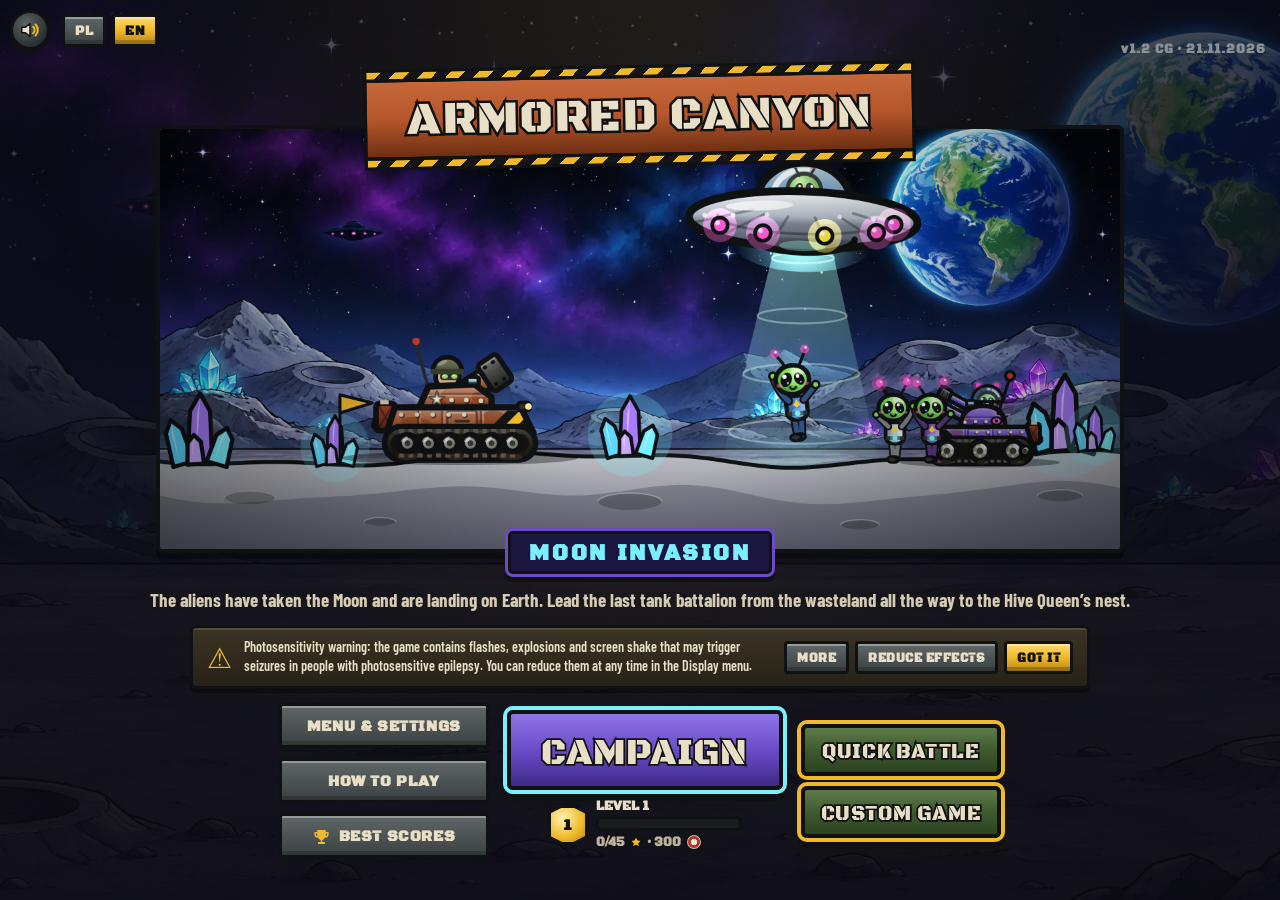
==== armored-canyon/index.html @ fdf738f1 "Armored Canyon: pas chmur w kolorach mapy wzdłuż górnej krawędzi tła Gruby wał chmur (z jasnym wierz" ====
<!doctype html>
<html lang="en"><head>
<meta charset="utf-8">
<meta name="viewport" content="width=device-width,initial-scale=1,viewport-fit=cover">
<title>Armored Canyon (test)</title>
<meta name="theme-color" content="#0b0d0d">
<meta name="apple-mobile-web-app-capable" content="yes">
<meta name="apple-mobile-web-app-status-bar-style" content="black-translucent">
<meta name="apple-mobile-web-app-title" content="Armored Canyon">
<link rel="manifest" href="manifest.webmanifest">
<link rel="apple-touch-icon" href="icons/apple-touch-icon.png">
<link rel="stylesheet" href="fonts/fonts.css">
<style>html,body{margin:0;padding:0;background:#0b0d0d}[hidden]{display:none!important}</style>
</head><body>
<style>[hidden]{display:none!important}
/* Layout: wasteland bunker – 16:9 battlefield with HUD plates over the sky, corrugated control bar below, workshop + map board for setup */
:root{
  --ink:#0f1112; --metal:#2a2f30; --metal2:#363c3d; --metal3:#4a5254; --rust:#b5562a; --rust-d:#6e2f12;
  --hazard:#f0b92b; --toxic:#9ee22f; --bone:#e9dfc6; --blood:#9e2a1f; --ice:#9fd6ff; --bg:#0b0d0d;
  --f-disp:'Black Ops One','Arial Black',Impact,sans-serif; --f-body:'Barlow Condensed','Arial Narrow',system-ui,sans-serif; --f-mark:'Permanent Marker','Comic Sans MS',cursive;
  color-scheme:dark;
}
html,body{background:var(--bg);color:var(--bone)}
body{-webkit-user-select:none;-moz-user-select:none;-ms-user-select:none;user-select:none;-webkit-touch-callout:none;-webkit-tap-highlight-color:transparent}
input{-webkit-user-select:text;user-select:text}
.adblock{position:absolute;inset:0;z-index:200;background:rgba(0,0,0,.01);cursor:wait}
.coach{position:absolute;left:50%;bottom:72px;transform:translateX(-50%);z-index:6;display:flex;align-items:center;gap:12px;width:max-content;max-width:min(620px,calc(100% - 24px));box-sizing:border-box;padding:10px 12px 10px 10px;background:linear-gradient(#3b4244,#262b2c);border:3px solid var(--ink);border-radius:8px;box-shadow:0 6px 0 rgba(0,0,0,.45),0 0 0 3px var(--hazard) inset;animation:puIn .3s cubic-bezier(.2,1.4,.5,1)}
.coach-ico svg{width:48px;height:48px;display:block}
.coach-t{font-size:15px;line-height:1.3;font-weight:600;color:var(--bone)}
.coach-t b{color:var(--hazard);font-weight:800}
.coach .pill{flex:none;font-size:13px;padding:8px 12px 6px}
@media (max-width:560px){.coach{bottom:96px;gap:8px}.coach-ico{display:none}.coach-t{font-size:13px}}
body{font-family:var(--f-body);font-weight:700;font-size:16px;padding-block:14px;
  padding-left:max(16px, env(safe-area-inset-left, 0px));padding-right:max(16px, env(safe-area-inset-right, 0px))}
.game{position:relative;max-width:1200px;margin:0 auto;border:4px solid var(--ink);border-radius:8px;overflow:hidden;background:var(--metal);box-shadow:0 10px 0 rgba(0,0,0,.4),0 30px 70px rgba(0,0,0,.6)}
.ol{font-family:var(--f-disp);font-weight:400;color:var(--bone);-webkit-text-stroke:5px var(--ink);paint-order:stroke fill;letter-spacing:.03em}
.ol.s{-webkit-text-stroke:3.5px var(--ink)}
button{font:inherit;color:inherit;cursor:pointer;touch-action:manipulation;-webkit-user-select:none;user-select:none}
button:focus-visible,input:focus-visible{outline:3px solid var(--hazard);outline-offset:2px}
.plate{background:
   radial-gradient(circle at 7px 7px,#8a9192 0 2px,#1b1e1f 2.5px,transparent 3.2px),
   radial-gradient(circle at calc(100% - 7px) 7px,#8a9192 0 2px,#1b1e1f 2.5px,transparent 3.2px),
   radial-gradient(circle at 7px calc(100% - 7px),#8a9192 0 2px,#1b1e1f 2.5px,transparent 3.2px),
   radial-gradient(circle at calc(100% - 7px) calc(100% - 7px),#8a9192 0 2px,#1b1e1f 2.5px,transparent 3.2px),
   linear-gradient(#434a4c,#2b3132);border:3px solid var(--ink);border-radius:6px;box-shadow:inset 0 2px 0 rgba(255,255,255,.12),0 4px 0 rgba(0,0,0,.4)}

/* ---- stage ---- */
.stage{position:relative;background:#3a2f26}
#cv{display:block;width:100%;aspect-ratio:16/9;max-width:100%;touch-action:none;cursor:crosshair}
.hudTop{position:absolute;inset:0 0 auto;display:flex;align-items:flex-start;gap:8px;padding:10px 12px;pointer-events:none}
.side{flex:1;display:flex;gap:8px;min-width:0}
.side.r{justify-content:flex-end}
.pc{display:flex;align-items:center;gap:6px;background:rgba(15,17,18,.72);border:3px solid var(--ink);border-radius:6px;padding:3px 8px 3px 3px;min-width:0;transition:transform .2s;box-shadow:inset 0 2px 0 rgba(255,255,255,.08)}
.pc.cur{background:var(--hazard);transform:translateY(2px) scale(1.04)}
.pc.cur .pn{color:var(--ink);-webkit-text-stroke:0}
.pc.dead{opacity:.4;filter:grayscale(1)}
.pc>canvas{width:52px;height:36px;flex:none;background:linear-gradient(#5a4a3a,#a07a52);border:2px solid var(--ink);border-radius:4px}
.pc .meta{min-width:0}
.pc .pn{font-family:var(--f-mark);font-size:16px;line-height:1.1;color:var(--bone);-webkit-text-stroke:3px var(--ink);paint-order:stroke fill;white-space:nowrap;overflow:hidden;text-overflow:ellipsis;max-width:110px}
.pc .bars{width:104px;display:grid;gap:2px;margin:2px 0 1px}
.pc .hpb{height:8px;background:#1d2021;border:2px solid var(--ink);border-radius:3px;overflow:hidden}
.pc .hpb i{display:block;height:100%;width:100%;transition:width .25s}
.pc .shb{height:5px;background:#1d2021;border:2px solid var(--ink);border-radius:3px;overflow:hidden}
.pc .shb i{display:block;height:100%;background:#7fc4e6}
.pc .fxr{display:flex;flex-wrap:wrap;gap:3px;max-width:150px;pointer-events:auto}
.pc .fxi{position:relative;width:28px;height:28px;padding:0;border:2px solid var(--ink);border-radius:50%;background:#2b3132;cursor:pointer;display:grid;place-items:center}
.pc .fxi canvas{width:24px;height:24px}
.pc .fxi b{position:absolute;right:-5px;bottom:-5px;min-width:15px;height:15px;padding:0 2px;border-radius:8px;background:var(--hazard);border:2px solid var(--ink);font-family:var(--f-disp);font-size:9px;line-height:11px;color:var(--ink);text-align:center;box-sizing:border-box}
.pupop{position:absolute;left:50%;bottom:62px;transform:translateX(-50%);z-index:4;display:flex;align-items:center;gap:14px;width:max-content;max-width:min(560px,calc(100% - 24px));box-sizing:border-box;padding:10px 18px 10px 10px;
  background:linear-gradient(#3b4244,#262b2c);border:3px solid var(--ink);border-radius:8px;box-shadow:0 6px 0 rgba(0,0,0,.45),0 0 0 3px var(--hazard) inset;pointer-events:auto;animation:puIn .28s cubic-bezier(.2,1.4,.5,1)}
.pupop canvas{width:72px;height:72px;flex:none}
.pupop .pu-t{min-width:0}.pupop .pu-who{font-family:var(--f-disp);font-size:12px;letter-spacing:.06em;color:#bdb39b}
.pupop .pu-n{font-family:var(--f-disp);font-size:22px;color:var(--hazard);line-height:1.1}.pupop .pu-d{font-size:14px;line-height:1.3;color:#e9dfc6;font-weight:600;margin-top:2px}
@media (max-height:560px) and (orientation:landscape){.pupop{bottom:50px;padding:6px 12px 6px 6px}.pupop canvas{width:46px;height:46px}.pupop .pu-n{font-size:16px}.pupop .pu-d{font-size:12px}}
@keyframes puIn{from{transform:translateX(-50%) scale(.6);opacity:0}to{transform:translateX(-50%) scale(1);opacity:1}}
@media (max-width:560px){.pupop{bottom:84px;gap:10px;padding:8px 12px 8px 8px}.pupop canvas{width:54px;height:54px}.pupop .pu-n{font-size:18px}.pupop .pu-d{font-size:12.5px}}
.pc .fx{font-family:var(--f-disp);font-size:10px;line-height:1;color:var(--ink);padding:2px 3px 1px;border:2px solid var(--ink);border-radius:3px;white-space:nowrap}
.pc .fx small{font-size:8px;margin-left:1px}
.pc .stars{font-family:var(--f-disp);font-size:13px;color:var(--hazard);-webkit-text-stroke:3px var(--ink);paint-order:stroke fill}
.mid{flex:none;display:flex;flex-direction:column;align-items:center;gap:4px;position:relative}
.sndico{pointer-events:auto;display:grid;place-items:center;width:40px;height:40px;padding:0;border:3px solid var(--ink);border-radius:50%;background:radial-gradient(circle at 38% 32%,#5a6366,#2b3132 70%);box-shadow:0 3px 0 var(--ink);cursor:pointer;-webkit-tap-highlight-color:transparent}
.sndico svg{width:22px;height:22px}
.sndico:active{transform:translateY(2px);box-shadow:0 1px 0 var(--ink)}
.sndico.off{background:radial-gradient(circle at 38% 32%,#8a4a3a,#5a2a20 70%)}
.sndico.hud{position:absolute;left:100%;top:2px;margin-left:10px;width:36px;height:36px}
.sndico.top{position:absolute;z-index:40;top:10px;left:max(10px,env(safe-area-inset-left,0px))}
.game.playing .sndico.top{display:none}
.timer{min-width:64px;text-align:center;background:var(--bone);color:var(--ink);font-family:var(--f-disp);font-size:28px;line-height:1;padding:6px 10px 4px;border:4px solid var(--ink);border-radius:5px;box-shadow:inset 0 -4px 0 #b9ad90;font-variant-numeric:tabular-nums}
.timer.warn{background:var(--blood);color:var(--bone);box-shadow:inset 0 -4px 0 #5e140e}
.wind,.mstat{font-family:var(--f-disp);font-size:14px;white-space:nowrap}
.mstat{color:var(--hazard)}
.mstat.bad{color:#ff7b5c}.mstat.tox{color:var(--toxic)}
.toast{position:absolute;left:50%;top:34%;transform:translate(-50%,-50%);pointer-events:none;opacity:0;font-size:clamp(20px,4vw,42px);white-space:nowrap}
.toast.show{animation:toast 1.8s ease-out}
@keyframes toast{0%{opacity:0;transform:translate(-50%,-30%) scale(.7)}12%{opacity:1;transform:translate(-50%,-50%) scale(1.08)}22%{transform:translate(-50%,-50%) scale(1)}78%{opacity:1}100%{opacity:0;transform:translate(-50%,-62%)}}

/* ---- control bar ---- */
.controls{position:relative;display:grid;grid-template-columns:minmax(0,1.35fr) minmax(0,1fr) minmax(0,1.3fr) auto;gap:12px;align-items:center;padding:16px 14px 12px;border-top:4px solid var(--ink);
  background:repeating-linear-gradient(90deg,rgba(255,255,255,0) 0 22px,rgba(255,255,255,.05) 22px 26px),linear-gradient(#2b3132,#1e2223)}
.controls::before{content:"";position:absolute;inset:0 0 auto;height:6px;background:repeating-linear-gradient(-45deg,var(--hazard) 0 10px,#151515 10px 20px)}
.controls.locked .ctl{opacity:.4;pointer-events:none}
.wcard{display:flex;align-items:center;gap:8px;padding:6px 10px;min-width:0}
.wpick{display:flex;align-items:center;gap:8px;flex:1;min-width:0;background:none;border:0;padding:0;text-align:left}
.wpick canvas{width:70px;height:42px;flex:none;background:linear-gradient(#cfc3a6,#9e8f70);border:2px solid var(--ink);border-radius:4px}
.wpick .info{flex:1;min-width:0}
.wname{font-size:18px;line-height:1.05;white-space:nowrap;overflow:hidden;text-overflow:ellipsis}
.ammo{display:inline-block;margin-top:3px;font-family:var(--f-disp);font-size:12px;background:var(--ink);color:var(--hazard);padding:2px 8px 1px;border-radius:3px}
.lbl{font-family:var(--f-disp);font-size:13px;-webkit-text-stroke:3px var(--ink);paint-order:stroke fill;color:var(--bone);margin-bottom:3px;letter-spacing:.06em}
.grp{min-width:0}
.row{display:flex;align-items:center;gap:6px}
.arr{width:34px;height:34px;padding:0;background:none;border:0;flex:none;display:grid;place-items:center}
.arr svg{width:30px;height:30px;filter:drop-shadow(0 3px 0 rgba(0,0,0,.45))}
.arr:active svg{transform:translateY(2px)}
.valpill{flex:1;min-width:56px;text-align:center;background:var(--bone);color:var(--ink);font-family:var(--f-disp);font-size:20px;line-height:1;padding:6px 6px 4px;border:3px solid var(--ink);border-radius:4px;font-variant-numeric:tabular-nums}
.valpill.ice{background:var(--ice)}
.sbar{position:relative;flex:1;height:20px;min-width:60px;border:3px solid var(--ink);border-radius:4px;background:#1a1d1e;cursor:pointer;touch-action:none}
.sbar i{position:absolute;left:0;top:0;bottom:0;border-radius:2px;background:linear-gradient(90deg,#9e2a1f,#f0b92b 50%,#9ee22f);background-size:var(--bw,300px) 100%}
.sbar b{position:absolute;top:50%;width:14px;height:14px;background:var(--bone);border:3px solid var(--ink);transform:translate(-50%,-50%) rotate(45deg)}
.sbar u{position:absolute;top:0;bottom:0;right:0;width:0;background:repeating-linear-gradient(-45deg,rgba(158,42,31,.75) 0 4px,rgba(0,0,0,.6) 4px 8px)}
.pval{width:34px;text-align:right;font-family:var(--f-disp);font-size:19px;font-variant-numeric:tabular-nums}
.fire{width:88px;height:88px;border-radius:50%;border:6px solid var(--hazard);box-shadow:0 0 0 4px var(--ink),0 6px 0 4px var(--ink);
  background:radial-gradient(circle at 36% 30%,#e0784a,var(--rust) 52%,var(--rust-d));display:grid;place-items:center;margin:4px 6px 10px 4px;padding:0}
.fire.go{background:radial-gradient(circle at 36% 30%,#c6f06a,#6ea62a 52%,#355514)}
.fire:active{transform:translateY(4px);box-shadow:0 0 0 4px var(--ink),0 2px 0 4px var(--ink)}
.fire span{font-size:17px}
.picker{position:absolute;left:10px;bottom:calc(100% + 8px);z-index:5;display:grid;grid-template-columns:repeat(4,minmax(0,1fr));gap:6px;width:min(560px,calc(100% - 20px));padding:10px}
.picker button{display:flex;flex-direction:column;align-items:center;gap:2px;background:linear-gradient(#d8ccae,#a99a7a);border:3px solid var(--ink);border-radius:4px;padding:4px 2px 5px;color:var(--ink);min-width:0}
.picker button.sel{background:linear-gradient(#ffd96a,var(--hazard))}
.picker button[disabled],.picker button.off{opacity:.4}.picker button.off{cursor:help}
.picker canvas{width:56px;height:34px}
.picker .pn{font-family:var(--f-disp);font-size:12px;line-height:1;white-space:nowrap;overflow:hidden;text-overflow:ellipsis;max-width:100%}
.picker .pa{font-family:var(--f-disp);font-size:11px;color:var(--rust-d)}

/* ---- overlays / workshop ---- */
.ov{position:absolute;inset:0;overflow:auto;display:flex;flex-direction:column;align-items:center;justify-content:center;gap:14px;padding:14px;
  background:
    radial-gradient(ellipse at 50% 0%,rgba(240,185,43,.12),transparent 60%),
    linear-gradient(180deg,rgba(0,0,0,0) 0 70%,rgba(0,0,0,.55)),
    repeating-linear-gradient(90deg,#24292a 0 20px,#2c3233 20px 24px)}
.ov:not(.dim){background:radial-gradient(ellipse at 50% 0%,rgba(240,185,43,.10),transparent 60%),linear-gradient(180deg,rgba(10,11,24,.74),rgba(10,9,16,.92) 70%),var(--pbg,none) center 35%/cover no-repeat,#16171d}
.ov.dim{background:rgba(8,9,9,.8)}
.stage.menu-open #cv,.stage.menu-open .hudTop,.stage.menu-open .topbtns{display:none}
.stage.menu-open .ov:not([hidden]){position:relative;inset:auto;padding-block:24px;min-height:540px}
.nclock{font-family:var(--f-disp);font-size:15px;background:var(--ink);color:var(--hazard);border:3px solid var(--hazard);border-radius:4px;padding:4px 8px 2px;white-space:nowrap;font-variant-numeric:tabular-nums}
.nclock.warn{color:#fff;background:var(--blood);border-color:#fff;animation:blink 1s steps(2) infinite}
@keyframes blink{50%{opacity:.55}}
.evstat{font-family:var(--f-disp);font-size:13px;color:#ffb38a;white-space:nowrap}
#title .hero{display:flex;flex-direction:column;align-items:center;width:min(960px,100%)}
#title .hero .sign{z-index:2;margin-bottom:clamp(-30px,-3vw,-12px);box-shadow:0 6px 0 rgba(0,0,0,.45);white-space:nowrap;font-size:clamp(21px,6.2vw,46px);padding:clamp(8px,1.4vw,14px) clamp(16px,4vw,40px) clamp(6px,1vw,10px)}
#titleArt{width:100%;aspect-ratio:16/7;border:4px solid var(--ink);border-radius:6px;box-shadow:0 6px 0 rgba(0,0,0,.4)}
.sign.big{font-size:clamp(30px,6vw,64px);padding:18px 50px 12px}
.titlenav{display:flex;align-items:center;justify-content:center;gap:18px;flex-wrap:wrap}
.tn-opts{display:flex;flex-direction:column;gap:10px}
.tn-opts .pill{font-size:15px;letter-spacing:.04em;padding:11px 18px 9px;min-width:210px}
.toplang{position:absolute;z-index:40;top:14px;left:calc(max(10px,env(safe-area-inset-left,0px)) + 52px);display:flex;gap:6px}
.toplang .pill{font-size:13px;padding:6px 10px 5px;min-width:40px}
.game.playing .toplang{display:none}
@media (max-width:760px){.sec .hshead{display:block;margin-bottom:8px}.sec .hshead .hsnote{margin-top:6px;max-width:none}.sec .hsbar{flex-direction:column;align-items:stretch}.sec .hsbar>.hstabs:not(.cats){margin:0 0 8px;justify-content:flex-start}.sec .hsbar>.hstabs.cats{justify-content:flex-end}.sec .hstabs.cats{padding-left:4px;padding-right:0;gap:3px}.sec .hstabs.cats .tab{font-size:11px;padding:6px 8px 5px;letter-spacing:.02em}.sec .hstabs.cats .tab.on{padding:8px 10px 8px}#title .ver{position:absolute;top:10px;right:max(14px,env(safe-area-inset-right,0px));margin:0;padding:0;line-height:40px;font-size:11px}.stage.menu-open #title:not([hidden]){padding-top:60px}.titlenav{flex-direction:column;gap:14px}.tn-opts{order:2;flex-direction:row;flex-wrap:wrap;justify-content:center;gap:10px}.tn-opts .pill{min-width:0;font-size:13px;padding:7px 12px 5px}}
.tagline{margin:0;font-size:19px;color:#d6ccb2;text-align:center;text-wrap:balance}
.bigbtn{min-width:220px;padding:14px 30px 10px;font-size:clamp(20px,3.2vw,32px);border:4px solid var(--ink);border-radius:6px;background:linear-gradient(#e0784a,var(--rust) 50%,var(--rust-d));box-shadow:0 0 0 4px var(--hazard),0 7px 0 4px var(--ink)}
.bigbtn:active{transform:translateY(4px);box-shadow:0 0 0 4px var(--hazard),0 3px 0 4px var(--ink)}
.navrow{display:flex;gap:16px;align-items:center;justify-content:center;flex-wrap:wrap}
.sec.narrow{width:min(680px,100%)}
.optgrid{display:grid;grid-template-columns:repeat(4,minmax(0,1fr));gap:14px 18px;padding:14px 16px;align-items:start}
.optgrid .seg{align-content:flex-start}
.optgrid .seg .t{flex-basis:100%;margin:0 0 2px}
.optgrid .note{grid-column:1/-1}
@media (min-width:901px){#setup .optgrid{grid-template-columns:minmax(0,1.3fr) minmax(0,1.2fr) minmax(0,.8fr) minmax(0,1.45fr) minmax(0,1fr);gap:14px 16px}#setup .optgrid .note{max-width:none}}
@media (max-width:900px){.optgrid{grid-template-columns:repeat(2,minmax(0,1fr))}}
@media (max-width:460px){.optgrid{grid-template-columns:minmax(0,1fr)}}
.note{margin:0;font-size:14px;font-weight:600;color:#cfc4aa;line-height:1.35;max-width:72ch}
.hs{padding:10px 12px}
.hstabs{display:flex;gap:8px;margin-bottom:8px;flex-wrap:wrap}.hsbar{display:flex;align-items:flex-end;justify-content:space-between;gap:8px 16px;margin-bottom:-11px;position:relative;z-index:2}
.hsbar>.hstabs:not(.cats){margin:0 0 16px}
.hshead{flex:1 1 auto;min-width:0;margin-bottom:16px}.hshead .hsnote{margin:0;max-width:40ch}
.hstabs.cats{gap:4px;margin:0;padding-right:8px;flex-wrap:nowrap;overflow-x:auto;scrollbar-width:none;position:relative;z-index:2}
.hstabs.cats .tab{flex:none;font-family:var(--f-disp);font-size:13px;letter-spacing:.05em;color:#b9b2a0;background:linear-gradient(#353b3d,#24292a);border:3px solid var(--ink);border-bottom:0;border-radius:8px 8px 0 0;padding:7px 14px 6px;margin:4px 0 0;cursor:pointer;box-shadow:inset 0 2px 0 rgba(255,255,255,.06)}
.hstabs.cats .tab:hover{color:var(--bone)}
.hstabs.cats .tab.on{background:#434a4c;color:var(--hazard);margin-top:0;padding:10px 16px 9px;box-shadow:inset 0 2px 0 rgba(255,255,255,.12)}
.hsbar+.hs{position:relative;z-index:1;border-top-right-radius:0}.hsnote{margin:2px 0 8px;font-size:12px}.hp small{font-size:.62em;opacity:.8}.hstabs .pill{padding:5px 12px 4px;font-size:13px}
.hs ol{margin:0;padding:0;list-style:none;display:grid;gap:5px}
.hs li{display:grid;grid-template-columns:30px minmax(0,1fr) auto;gap:2px 8px;align-items:baseline;padding:5px 8px;border-radius:3px;background:rgba(0,0,0,.28)}
.hs li.new{background:rgba(240,185,43,.22);outline:2px solid var(--hazard)}
.hsmine{margin:8px 2px 0;font-size:13px;font-weight:600;color:#cfc4aa}.hsmine b{color:var(--hazard);font-size:15px}
.hsoff{margin:0 2px 8px;font-size:12px;font-weight:700;color:#e0a07a}
.hs .rk{font-family:var(--f-disp);color:var(--hazard)}
.hs .hn{font-family:var(--f-mark);font-size:18px;overflow:hidden;text-overflow:ellipsis;white-space:nowrap}
.hs .hp{font-family:var(--f-disp);font-size:18px;font-variant-numeric:tabular-nums}
.hs .hd{grid-column:2/4;font-size:13.5px;color:#bdb39b;font-weight:600}
.hs .empty{margin:0;color:#bdb39b;font-weight:600}
.tblwrap{overflow-x:auto;padding:8px}
.sumtbl{border-collapse:collapse;width:100%;min-width:660px;font-variant-numeric:tabular-nums}
.sumtbl th{font-family:var(--f-disp);font-weight:400;font-size:11px;letter-spacing:.06em;color:var(--hazard);text-align:right;padding:6px 8px;border-bottom:3px solid var(--ink);vertical-align:bottom}
.sumtbl th:first-child,.sumtbl td:first-child{text-align:left}
.sumtbl td{padding:8px;text-align:right;font-size:18px;border-bottom:1px solid rgba(0,0,0,.4)}
.sumtbl td.nm{font-family:var(--f-mark)}
.sumtbl tr.top td{color:var(--hazard)}
.sumtbl td.pts{font-family:var(--f-disp)}
.sign{position:relative;background:linear-gradient(#c6683a,var(--rust) 50%,var(--rust-d));border:3px solid var(--ink);padding:14px 40px 10px;font-size:clamp(22px,3.6vw,38px);line-height:1.1;text-align:center;
  box-shadow:inset 0 2px 0 rgba(255,255,255,.2),0 5px 0 rgba(0,0,0,.45);transform:rotate(-1deg);margin-block:10px}
.sign::before,.sign::after{content:"";position:absolute;left:-3px;right:-3px;height:7px;background:repeating-linear-gradient(-45deg,var(--hazard) 0 10px,#151515 10px 20px);border:3px solid var(--ink)}
.sign::before{top:-13px}.sign::after{bottom:-13px}
.sec{width:min(1040px,100%);display:flex;flex-direction:column;gap:8px}
.sec h3{margin:0;font-family:var(--f-disp);font-weight:400;font-size:18px;color:var(--hazard);-webkit-text-stroke:3px var(--ink);paint-order:stroke fill;letter-spacing:.08em}
.maps{display:grid;grid-template-columns:repeat(3,minmax(0,1fr));gap:10px}
.mapc{display:flex;flex-direction:column;gap:5px;text-align:left;padding:7px;color:var(--bone)}
.mapc canvas{width:100%;aspect-ratio:16/7;border:3px solid var(--ink);border-radius:4px;background:#222}
.mapc .mn{font-family:var(--f-disp);font-size:17px;-webkit-text-stroke:3px var(--ink);paint-order:stroke fill;line-height:1}
.mapc .chips{display:flex;flex-wrap:wrap;gap:4px}
.mapc .chip{font-family:var(--f-disp);font-size:10px;letter-spacing:.06em;background:var(--ink);color:var(--hazard);padding:2px 6px 1px;border-radius:3px}
.mapc .md{font-size:13.5px;font-weight:600;line-height:1.25;color:#d6ccb2}
.mapc.sel{outline:4px solid var(--hazard);outline-offset:-1px;background:linear-gradient(#5a5030,#3a3420)}
.slots{display:grid;grid-template-columns:repeat(4,minmax(0,1fr));gap:12px}
.shead{display:flex;align-items:baseline;flex-wrap:wrap;gap:4px 16px}.shead .note{max-width:none;flex:1 1 300px;min-width:0}
.slottabs{display:none}
@media (max-width:600px){
  .shead{display:block}.shead .note{margin-top:4px}
  .slottabs{display:flex;gap:3px;padding-left:4px;margin:0 0 -11px;position:relative;z-index:3}
  .slottabs .tab{flex:1 1 0;min-width:0;display:flex;flex-direction:column;align-items:center;gap:0;font-family:var(--f-disp);color:#b9b2a0;background:linear-gradient(#353b3d,#24292a);border:3px solid var(--ink);border-bottom:0;border-radius:8px 8px 0 0;padding:5px 4px 5px;margin-top:5px;cursor:pointer;box-shadow:inset 0 3px 0 var(--tc,transparent)}
  .slottabs .tab em b{font-weight:400;color:var(--tc,inherit)}
  .slottabs .tab span{max-width:100%;font-family:var(--f-mark);font-size:12px;letter-spacing:-.02em;line-height:1.25;color:inherit;white-space:nowrap;overflow:hidden;text-overflow:ellipsis}
  .slottabs .tab em{font-style:normal;font-size:9.5px;letter-spacing:.05em;line-height:1.1;opacity:.8}
  .slottabs .tab.on{background:#434a4c;color:var(--bone);margin-top:0;padding:8px 4px 8px}
  .slottabs .tab.on em{color:var(--hazard);opacity:1}
  .slottabs .tab.off{opacity:.55}
  #garage .slots{grid-template-columns:minmax(0,1fr)}
  #garage .slots .slot:not(.act){display:none}
  #garage .slots .slot.act{z-index:1;border-top-left-radius:0;box-shadow:inset 0 2px 0 rgba(255,255,255,.12),0 4px 0 rgba(0,0,0,.4)}
  #garage .slot .tmtag{top:6px;left:auto;right:8px;transform:none;font-size:11px;padding:1px 6px}
  #garage.solo .slottabs{display:none}#garage.solo .slots .slot:first-child{display:flex}
}
.slot{padding:8px;display:flex;flex-direction:column;gap:5px;min-width:0}
.slot.off .dimmable{filter:grayscale(.9) brightness(.6)}
.slot input{width:100%;min-width:0;font-family:var(--f-mark);font-size:18px;color:var(--ink);text-align:center;background:var(--bone);border:0;border-radius:2px;padding:4px 6px 2px;transform:rotate(-1.5deg);box-shadow:0 2px 0 rgba(0,0,0,.4)}
.slot canvas{width:100%;aspect-ratio:5/3;border:3px solid var(--ink);border-radius:4px;background:#6b5a46}
.opt{display:flex;align-items:center;gap:2px;background:rgba(0,0,0,.28);border-radius:4px;padding:1px 2px}
.opt .nm{flex:1;min-width:0;text-align:center;line-height:1.05}
.opt .nm small{display:block;font-family:var(--f-disp);font-size:10px;letter-spacing:.08em;color:var(--hazard)}
.opt .nm span{display:block;font-family:var(--f-disp);font-size:14px;color:var(--bone);white-space:nowrap;overflow:hidden;text-overflow:ellipsis}
.opt .nm em{display:block;font-style:normal;font-weight:600;font-size:12.5px;line-height:1.15;color:#cfc4aa;white-space:normal;margin-top:2px}
.opt .arr{width:26px;height:30px}.opt .arr svg{width:22px;height:22px}
.stats{display:grid;gap:3px;background:rgba(0,0,0,.35);border-radius:4px;padding:6px 7px}
.sr{display:grid;grid-template-columns:80px minmax(0,1fr) 54px;gap:5px;align-items:center}
.sr span{font-family:var(--f-disp);color:var(--hazard);font-size:10.5px;letter-spacing:.04em}
.sr i{height:8px;background:#151819;border:2px solid var(--ink);border-radius:2px;overflow:hidden}
.sr b{display:block;height:100%;background:linear-gradient(90deg,#9e2a1f,#f0b92b 50%,#9ee22f)}
.sr em{font-style:normal;text-align:right;font-family:var(--f-disp);font-size:11.5px;font-variant-numeric:tabular-nums}
.pill{font-family:var(--f-disp);font-size:14px;letter-spacing:.04em;color:var(--ink);border:3px solid var(--ink);border-radius:4px;padding:7px 10px 5px;
  background:linear-gradient(#ffd96a,var(--hazard) 50%,#b8861a);box-shadow:inset 0 2px 0 rgba(255,255,255,.35),inset 0 -4px 0 rgba(0,0,0,.2)}
.pill.cpu{background:linear-gradient(#e0784a,var(--rust) 50%,var(--rust-d));color:var(--bone)}
.pill.offp,.pill.ghost{background:linear-gradient(#5e6668,#3c4243);color:var(--bone)}
.pill.on{background:linear-gradient(#ffd96a,var(--hazard) 50%,#b8861a);color:var(--ink)}
.pill:active{transform:translateY(2px)}
.opts{display:flex;flex-wrap:wrap;justify-content:center;gap:10px 22px;align-items:center}
.seg{display:flex;gap:5px;align-items:center;flex-wrap:wrap}
.seg .t{font-family:var(--f-disp);font-size:15px;color:var(--hazard);-webkit-text-stroke:3px var(--ink);paint-order:stroke fill;margin-right:4px}
.bottom{display:flex;align-items:center;gap:16px;flex-wrap:wrap;justify-content:center}
.banner{background:repeating-linear-gradient(-45deg,var(--hazard) 0 14px,#151515 14px 28px);padding:4px;border:3px solid var(--ink)}
.banner span{display:block;background:var(--ink);padding:8px 18px 6px;font-size:clamp(15px,2.2vw,22px)}
.play{width:80px;height:80px;border-radius:50%;border:6px solid var(--hazard);box-shadow:0 0 0 4px var(--ink),0 6px 0 4px var(--ink);background:radial-gradient(circle at 36% 30%,#e0784a,var(--rust) 52%,var(--rust-d));display:grid;place-items:center;padding:0}
.play:active{transform:translateY(4px);box-shadow:0 0 0 4px var(--ink),0 2px 0 4px var(--ink)}
.play svg{width:32px;height:32px;margin-left:5px}
.play[disabled]{filter:grayscale(1);opacity:.6;cursor:not-allowed}
.gobtn{display:inline-flex;align-items:center;padding:0;margin:0;background:none;border:0;cursor:pointer;font:inherit;color:inherit;-webkit-tap-highlight-color:transparent}
.gobtn .gb-plate{position:relative;margin-right:-30px;background:repeating-linear-gradient(-45deg,var(--hazard) 0 14px,#151515 14px 28px);padding:4px;border:3px solid var(--ink);box-shadow:0 5px 0 var(--ink)}
.gobtn .gb-in{display:flex;flex-direction:column;align-items:center;justify-content:center;gap:1px;min-height:46px;background:var(--ink);padding:6px 40px 5px 16px;white-space:nowrap}
.gobtn .gb-sm{font-family:var(--f-disp);font-size:clamp(10px,1.2vw,12px);letter-spacing:.14em;color:var(--hazard)}
.gobtn .gb-big{font-size:clamp(16px,2vw,22px);color:var(--bone);letter-spacing:.03em}
.gobtn .play{position:relative;z-index:1;flex:none;width:76px;height:76px;transition:transform .12s}
.gobtn:hover .play{transform:scale(1.06)}
.gobtn:hover .gb-in{background:#1d2021}
.gobtn:active{transform:translateY(3px)}
.gobtn:active .play{transform:none;box-shadow:0 0 0 4px var(--ink),0 2px 0 4px var(--ink)}
.gobtn:focus-visible{outline:3px solid var(--hazard);outline-offset:4px;border-radius:40px}
.gobtn[disabled]{filter:grayscale(1);opacity:.55;cursor:not-allowed}
.gobtn[disabled]:active{transform:none}
.hint{font-size:14px;color:#bdb39b;text-align:center;line-height:1.4;max-width:720px}
.hint b{color:var(--hazard)}
.standings{display:flex;flex-wrap:wrap;gap:10px;justify-content:center}
.shopwho{display:flex;align-items:center;gap:10px;padding:6px 12px 6px 6px;min-width:0}
.shopwho canvas{width:72px;height:50px;background:linear-gradient(#5a4a3a,#a07a52);border:2px solid var(--ink);border-radius:4px}
.shopname{font-family:var(--f-mark);font-size:20px}.shopround{font-family:var(--f-disp);font-size:12px;letter-spacing:.06em;color:var(--hazard)}
.shopbar{display:flex;align-items:center;gap:14px 20px;flex-wrap:wrap;justify-content:space-between;width:min(1100px,100%)}
.shopbar .go{margin-left:auto;flex:none}
.shoptabs{display:none}
@media (max-width:600px){
  #shop .scrhead{display:grid;grid-template-columns:auto minmax(0,1fr);gap:10px;align-items:center;padding-left:50px;box-sizing:border-box}
  #shop .scrhead .sign{grid-column:1/-1;justify-self:center;font-size:24px;margin-block:4px 0}
  #shopBack{font-size:0;width:46px;height:46px;padding:0;display:grid;place-items:center}
  #shopBack::before{content:'◀';font-size:20px;line-height:1}
  #shop .shopwho{justify-self:stretch}
  .shopbar{display:grid;grid-template-columns:1fr 1fr;gap:10px}
  .shopbar .capsbox{flex-direction:column;justify-content:center;gap:2px;padding:10px 6px;height:100%;box-sizing:border-box}
  .shopbar .capsbox .cap.big{display:none}
  .shopbar .capn{font-size:40px;line-height:1}
  .shopbar .capl{font-size:12px}
  .shopbar .go{margin:0;justify-self:stretch;display:flex}
  .shopbar .gobtn{flex:1;flex-direction:column;justify-content:center;gap:0;padding:8px 6px;border:3px solid var(--ink);border-radius:6px;background:repeating-linear-gradient(-45deg,var(--hazard) 0 12px,#151515 12px 24px);box-shadow:0 4px 0 var(--ink)}
  .shopbar .gobtn .play{width:58px;height:58px;order:-1;border-width:5px}
  .shopbar .gobtn .play svg{width:24px;height:24px}
  .shopbar .gobtn .gb-plate{margin:6px 0 0;padding:0;border:0;background:none;box-shadow:none}
  .shopbar .gobtn .gb-in{min-height:0;padding:4px 10px 3px;border:2px solid var(--ink);border-radius:3px}
  .shopbar .gobtn .gb-big{font-size:15px}
  #shopEarn{grid-column:1/-1;flex:none;order:3}
  .shoptabs{display:flex;gap:3px;padding-left:4px;margin:0 0 -3px;position:relative;z-index:2}
  .shoptabs .tab{flex:1 1 0;min-width:0;font-family:var(--f-disp);font-size:11.5px;letter-spacing:.02em;color:#b9b2a0;background:linear-gradient(#353b3d,#24292a);border:3px solid var(--ink);border-bottom:0;border-radius:8px 8px 0 0;padding:7px 4px 6px;margin-top:4px;cursor:pointer;white-space:nowrap}
  .shoptabs .tab.on{background:#434a4c;color:var(--hazard);margin-top:0;padding:10px 4px 9px}
  .shoptabs .tab.lk::after{content:'🔒';font-size:9px;margin-left:2px}
  #shopGrid.shopgrid{background:#434a4c;border:3px solid var(--ink);border-radius:0 6px 6px 6px;padding:8px;position:relative;z-index:1;box-shadow:0 4px 0 rgba(0,0,0,.4)}
  #shopGrid[data-g="0"] .sitem:not(.g0),#shopGrid[data-g="1"] .sitem:not(.g1),#shopGrid[data-g="2"] .sitem:not(.g2){display:none}
}
.capsbox{display:flex;align-items:center;gap:10px;padding:8px 16px}
.capn{font-family:var(--f-disp);font-size:30px;color:var(--hazard);-webkit-text-stroke:4px var(--ink);paint-order:stroke fill}
.capl{font-family:var(--f-disp);font-size:14px;letter-spacing:.08em;color:var(--bone)}
.cap{display:inline-block;width:14px;height:14px;border-radius:50%;background:radial-gradient(circle,#efe6cc 0 30%,#b8322a 32% 64%,#9aa0a2 66%);border:2px solid var(--ink);vertical-align:-2px;box-shadow:0 0 0 1px #c9c2ae inset}
.cap.big{width:30px;height:30px;border-width:3px}
#shopEarn{flex:1 1 260px;min-width:0;margin:0;max-width:none}
.sprev{position:fixed;left:50%;transform:translateX(-50%);bottom:max(10px,env(safe-area-inset-bottom,0px));z-index:60;display:grid;grid-template-columns:minmax(0,360px) minmax(0,1fr);gap:14px;align-items:center;padding:10px;width:min(1000px,calc(100% - 24px));box-shadow:0 -6px 24px rgba(0,0,0,.6)}
#shop:not([hidden]){padding-bottom:190px}
.sprev canvas{width:100%;aspect-ratio:44/15;border:3px solid var(--ink);border-radius:4px;background:#1d2021}
.sprev-t{display:flex;flex-direction:column;gap:4px;min-width:0}.sprev .si-n{font-family:var(--f-disp);font-size:20px;color:var(--hazard)}.sprev .si-d{font-size:14px;line-height:1.35;color:#e0d7c0}
.sprev-h{font-size:12px;color:#9a9282}
.sitem{cursor:pointer}.sitem.locked{filter:saturate(.35);opacity:.8}.sitem.locked .price{opacity:.5}
.si-tag{position:absolute;top:-6px;right:6px;z-index:1;font-family:var(--f-disp);font-size:10px;letter-spacing:.04em;border:2px solid var(--ink);border-radius:3px;padding:1px 5px;white-space:nowrap}
.si-lock{color:#e9dfc6;background:#5a3a32}
.si-new{color:var(--ink);background:#9ee22f}.sitem.peek{outline:3px solid var(--hazard);outline-offset:-3px}
.sprev-x{display:none}
@media (max-width:760px){#shop:not([hidden]){padding-bottom:270px}#shopGrid.shopgrid{grid-template-columns:repeat(auto-fill,minmax(138px,1fr));gap:6px}#shopGrid .sitem{grid-template-columns:44px minmax(0,1fr);padding:6px;gap:2px 6px}#shopGrid .sitem canvas{width:44px;height:28px}#shopGrid .sitem .si-n{font-size:12.5px}#shopGrid .sitem .si-o{font-size:10px}#shopGrid .sitem .si-p{gap:4px}#shopGrid .sitem .price{font-size:14px;gap:3px}#shopGrid .sitem .price .cap{transform:scale(.8)}#shopGrid .sitem .pill{padding:4px 7px 3px;font-size:12px}#shopGrid .si-tag{font-size:9px;right:4px}.sprev{position:fixed;top:auto;left:8px;right:8px;bottom:max(8px,env(safe-area-inset-bottom,0px));width:auto;transform:none;z-index:60;grid-template-columns:minmax(0,1fr);gap:6px;padding:8px;display:none;box-shadow:0 -6px 24px rgba(0,0,0,.6)}.sprev.show{display:grid}
  .sprev .si-n{font-size:16px;padding-right:44px}.sprev .si-d{font-size:12.5px}.sprev-h{display:none}.sprev-x{display:grid;place-items:center;position:absolute;right:10px;bottom:10px;width:38px;height:38px;padding:0;font-size:20px}}
.pprev{grid-column:1/-1;display:grid;grid-template-columns:minmax(0,1.25fr) minmax(0,1fr);gap:10px;align-items:center;padding-bottom:6px;border-bottom:2px dashed rgba(0,0,0,.35);margin-bottom:2px}
.picker .pprev canvas{width:100%;height:auto;aspect-ratio:44/15;border:3px solid var(--ink);border-radius:4px;background:#1d2021}
.pprev .ppn{font-family:var(--f-disp);font-size:16px;color:var(--hazard)}.pprev .ppd{font-size:12.5px;line-height:1.3;color:#e0d7c0}.pprev .pph{font-size:11px;color:#9a9282;margin-top:3px}
@media (max-width:520px){.pprev{grid-template-columns:minmax(0,1fr)}}
.pprev,.pprev>*{min-width:0}.pprev canvas,.sprev canvas{display:block;max-width:100%}
.shopgrid{display:grid;grid-template-columns:repeat(auto-fill,minmax(178px,1fr));gap:8px}
.sitem{position:relative;display:grid;grid-template-columns:62px minmax(0,1fr);grid-template-rows:auto auto auto;gap:2px 8px;padding:7px;align-items:center}
.sitem canvas{width:62px;height:38px;background:#1d2021;border:2px solid var(--ink);border-radius:4px;grid-row:1/3}
.sitem .si-n{font-family:var(--f-disp);font-size:14px;line-height:1.15;color:var(--bone);letter-spacing:.02em;align-self:end;overflow-wrap:break-word;-webkit-hyphens:auto;hyphens:auto}
.sitem .si-d{font-size:12px;line-height:1.3;color:#c9c2ae}
.sitem .si-o{font-size:11px;line-height:1.2;color:var(--hazard);font-weight:700;align-self:start}.sitem .si-o em{color:#9fb87a;font-style:normal;font-weight:600}
.sitem .si-p{grid-column:1/3;display:flex;align-items:center;gap:6px;justify-content:flex-end;margin-top:4px}
.sitem .price{margin-right:auto;font-family:var(--f-disp);font-size:16px;color:var(--hazard);-webkit-text-stroke:3px var(--ink);paint-order:stroke fill;display:flex;align-items:center;gap:6px}
.sitem .pill{padding:4px 10px 3px}.sitem.poor .price{color:#a85a4a}.sitem.maxed{opacity:.75}
.pc .cashv{margin-left:8px;color:#e9dfc6;font-weight:400}.pc .cashv .cap{width:11px;height:11px;margin-right:3px;vertical-align:-1px}
.stand{display:flex;align-items:center;gap:8px;padding:6px 14px 6px 6px}
.stand canvas{width:60px;height:42px;background:linear-gradient(#5a4a3a,#a07a52);border:2px solid var(--ink);border-radius:4px}
.stand .st{font-family:var(--f-disp);font-size:18px;color:var(--hazard);-webkit-text-stroke:3px var(--ink);paint-order:stroke fill}
.helpbox{padding:14px 18px;max-width:720px;line-height:1.4;font-size:15px;font-weight:600}
.helpbox b{color:var(--hazard)}
.topbtns{position:absolute;right:10px;bottom:10px;display:flex;gap:6px;z-index:2}
.scrhead{width:min(1040px,100%);display:flex;align-items:center;justify-content:space-between;gap:12px 16px;flex-wrap:wrap}
.scrhead .sign{margin-block:12px}
.scrhead .go{display:flex;align-items:center;gap:12px;flex-wrap:wrap;justify-content:flex-end}
.scrhead .bigbtn{min-width:0;font-size:clamp(17px,2.4vw,24px);padding:12px 20px 8px}
.scrhead .banner span{font-size:clamp(13px,1.7vw,18px);padding:6px 12px 4px}
.ov .hint.top{margin-top:-4px}
@media (max-width:760px){.scrhead{justify-content:center}.scrhead .go{justify-content:center}}
.tabs{display:flex;flex-wrap:wrap;gap:6px;justify-content:center}
.tabs button.on{background:linear-gradient(#ffd96a,var(--hazard) 50%,#b8861a);color:var(--ink)}
.pane{width:min(720px,100%);padding:16px 18px;display:flex;flex-direction:column;gap:12px;align-items:flex-start;line-height:1.4;font-size:15px;font-weight:600}
.pane b{color:var(--hazard)}
.pane h4{margin:0;font-family:var(--f-disp);font-weight:400;font-size:16px;color:var(--hazard);letter-spacing:.06em}
.keytbl{width:100%;border-collapse:collapse}
.keytbl td{padding:6px 4px;border-bottom:1px solid rgba(0,0,0,.4);font-size:16px}
.keytbl td:last-child{text-align:right}
.keybtn{min-width:150px;font-family:var(--f-disp);font-size:14px;color:var(--ink);background:var(--bone);border:3px solid var(--ink);border-radius:4px;padding:6px 10px 4px}
.keybtn.wait{background:var(--hazard);animation:blink 1s steps(2) infinite}
.volrow{display:flex;align-items:center;gap:12px;width:100%}
.volrow input{flex:1;accent-color:var(--hazard)}
.credits{display:grid;gap:10px;width:100%}
.credit{display:grid;grid-template-columns:minmax(0,1fr);gap:2px;padding:10px 12px;background:rgba(0,0,0,.28);border-radius:4px;border-left:6px solid var(--hazard)}
.credit .who{font-family:var(--f-mark);font-size:24px;color:var(--bone)}
.credit .role{font-size:14px;color:#cfc4aa}
.sbtn{font-family:var(--f-disp);font-size:12px;letter-spacing:.05em;color:var(--bone);background:linear-gradient(#4a5254,#2b3132);border:3px solid var(--ink);border-radius:4px;padding:5px 9px 3px}

@media (max-width:900px){.slots{grid-template-columns:repeat(2,minmax(0,1fr))}.maps{grid-template-columns:repeat(2,minmax(0,1fr))}}
@media (max-width:760px){
  .controls{grid-template-columns:minmax(0,1fr) minmax(0,1fr);gap:10px}
  .controls .wcard{grid-column:1/-1}
  .controls .firewrap{grid-column:1/-1;display:flex;justify-content:center}
  .picker{grid-template-columns:repeat(3,minmax(0,1fr))}
  .stage.ov-open #cv,.stage.ov-open .hudTop,.stage.ov-open .topbtns{display:none}
  .ov{position:relative;inset:auto;min-height:360px}
  .pc>canvas{display:none}.pc{padding:3px 6px}.pc .pn{font-size:13px;max-width:70px}
  .timer{font-size:21px;min-width:48px}.hudTop{padding:6px;gap:4px}.side{gap:4px}
}
@media (max-width:460px){.pc .bars{width:64px}.pc .fxr{max-width:96px}.pc .fxi{width:24px;height:24px}.pc .fxi canvas{width:20px;height:20px}.pc .stars{display:none}.side{flex-direction:column}.side.r{align-items:flex-end}.slots,.maps{grid-template-columns:minmax(0,1fr)}}
.ver{align-self:flex-end;font-family:var(--f-disp);font-size:12px;letter-spacing:.08em;color:#8a9192;margin-bottom:-6px;padding-top:env(safe-area-inset-top,0px)}
.bigbtn.alt{background:linear-gradient(#5f7a4a,#3f5a2e 50%,#2c4220)}
.oninput{width:min(320px,100%);box-sizing:border-box;font-family:var(--f-mark);font-size:22px;padding:8px 12px;border:3px solid var(--ink);border-radius:4px;background:#e9dfc6;color:var(--ink)}
.oninput.code{width:140px;font-family:var(--f-disp);letter-spacing:.3em;text-align:center;text-transform:uppercase}
.onmsg{min-height:1.4em;color:#bdb39b}.onmsg.bad{color:#ff8a7a}
.roomcode{display:flex;align-items:center;justify-content:center;gap:14px;flex-wrap:wrap;padding:10px 16px}.roomcode span{font-family:var(--f-disp);font-size:14px;letter-spacing:.08em;color:#bdb39b}
.roomcode b{font-family:var(--f-disp);font-size:clamp(34px,8vw,52px);letter-spacing:.25em;color:var(--hazard);-webkit-text-stroke:5px var(--ink);paint-order:stroke fill}
.onplayers{display:grid;grid-template-columns:repeat(2,minmax(0,1fr));gap:12px;margin:10px 0}
.onp{padding:8px;display:flex;flex-direction:column;gap:4px;align-items:center;min-width:0}.onp.me{outline:3px solid var(--hazard);outline-offset:-3px}
.onp canvas{width:100%;max-width:210px;aspect-ratio:5/3;border:3px solid var(--ink);border-radius:4px}
.onp-n{font-family:var(--f-mark);font-size:20px;max-width:100%;overflow:hidden;text-overflow:ellipsis;white-space:nowrap}.onp-s{font-family:var(--f-disp);font-size:12px;color:#bdb39b;letter-spacing:.04em}
.netwait-t{font-size:18px;font-weight:700;text-align:center;color:#e9dfc6}
.spinner{width:42px;height:42px;margin:6px auto 12px;border:5px solid rgba(233,223,198,.25);border-top-color:var(--hazard);border-radius:50%;animation:spin 1s linear infinite}@keyframes spin{to{transform:rotate(360deg)}}
.netbar{position:absolute;left:50%;top:118px;transform:translateX(-50%);z-index:3;max-width:calc(100% - 24px);padding:6px 14px 5px;background:rgba(15,17,18,.82);border:2px solid var(--hazard);border-radius:4px;font-family:var(--f-disp);font-size:13px;color:#e9dfc6;text-align:center;pointer-events:none}
#garage.solo .slot:not(:first-child),#garage.solo #ty0{display:none}#garage.solo .slots{grid-template-columns:minmax(0,420px);justify-content:center}
#setup.solo #diff,#setup.solo #tmode{display:none}
.tmt{display:inline-block;font-family:var(--f-disp);font-size:11px;line-height:1;color:var(--ink);background:var(--tc,#ccc);border:2px solid var(--ink);border-radius:3px;padding:2px 4px 1px;margin-right:4px;vertical-align:2px;-webkit-text-stroke:0}
.pc.tm{border-color:var(--tc)}.pc.tm .tmt{background:var(--tc)}
.slot{position:relative}.slot .tmtag{position:absolute;top:-10px;left:50%;transform:translateX(-50%);z-index:2;font-family:var(--f-disp);font-size:13px;letter-spacing:.06em;color:var(--ink);background:var(--tc);border:3px solid var(--ink);border-radius:4px;padding:2px 10px 1px;white-space:nowrap}
.slot.tmA{box-shadow:0 0 0 3px #5ec8ff}.slot.tmB{box-shadow:0 0 0 3px #ff8a5c}
#online:has(#onStart:not([hidden])) .go{visibility:hidden}
.camctl{position:absolute;right:10px;top:50%;transform:translateY(-50%);display:flex;flex-direction:column;gap:6px;z-index:2}
.cbtn{width:40px;height:40px;padding:0;display:grid;place-items:center;background:linear-gradient(#4a5254,#2b3132);border:3px solid var(--ink);border-radius:6px;box-shadow:0 3px 0 rgba(0,0,0,.45);opacity:.88}
.cbtn svg{width:22px;height:22px}.cbtn:active{transform:translateY(2px)}
.stage.menu-open .camctl,.stage.ov-open .camctl{display:none}
#cv.pan{cursor:grab}
.picker{max-height:min(520px,70vh);overflow:auto;box-sizing:border-box;overflow-x:hidden}
@media (max-width:900px),(max-height:560px){
  .game.playing{position:fixed;top:0;right:0;bottom:0;left:0;z-index:30;box-sizing:border-box;width:auto;height:auto;max-width:none;margin:0;border:0;border-radius:0;box-shadow:none;display:flex;flex-direction:column;padding:0;overflow:hidden}
  .game.playing .hudTop{padding-top:max(6px,env(safe-area-inset-top,0px));padding-left:max(6px,env(safe-area-inset-left,0px));padding-right:max(6px,env(safe-area-inset-right,0px))}
  .game.playing .controls{padding-left:max(10px,env(safe-area-inset-left,0px));padding-right:max(10px,env(safe-area-inset-right,0px));padding-bottom:max(8px,env(safe-area-inset-bottom,0px))}
  .game.playing .topbtns{left:max(8px,env(safe-area-inset-left,0px))}
  .game.playing .camctl{right:max(8px,env(safe-area-inset-right,0px))}
  .game.playing .stage{flex:1 1 auto;min-height:0;display:flex;flex-direction:column;overflow:auto}
  .game.playing #cv{flex:1 1 auto;min-height:0;height:auto;aspect-ratio:auto}
  .game.playing .controls{flex:none;grid-template-columns:minmax(0,1fr) minmax(0,1fr) auto;grid-template-areas:"w w f" "a p f";gap:6px 10px;padding-top:12px}
  .game.playing .controls .wcard{grid-area:w;padding:4px 8px}.game.playing .controls .ang{grid-area:a}.game.playing .controls .pow{grid-area:p}
  .game.playing .controls .firewrap{grid-area:f;display:flex;align-items:center;justify-content:center}
  .game.playing .wpick canvas{width:50px;height:30px}.game.playing .wname{font-size:15px}.game.playing .ammo{font-size:11px;margin-top:1px}
  .game.playing .lbl{font-size:11px;margin-bottom:2px}.game.playing .valpill{font-size:16px;min-width:46px;padding:5px 4px 3px}
  .game.playing .arr{width:32px;height:32px}.game.playing .arr svg{width:26px;height:26px}.game.playing .row{gap:3px}
  .game.playing .sbar{min-width:40px}.game.playing .pval{width:28px;font-size:16px}
  .game.playing .fire{width:70px;height:70px;margin:2px 4px 6px}.game.playing .fire span{font-size:14px}
  .game.playing .topbtns{right:auto;bottom:8px;flex-direction:column;align-items:flex-start;gap:4px}
  .game.playing .camctl{top:auto;bottom:8px;transform:none;flex-direction:row;gap:5px}.game.playing .sbtn{font-size:10px;padding:4px 6px 2px}
  .game.playing .cbtn{width:38px;height:38px}
  .stage.ov-open .camctl{display:none}
}
@media (max-height:560px) and (orientation:landscape){
  .game.playing .controls{grid-template-columns:minmax(0,1.2fr) minmax(0,1fr) minmax(0,1.25fr) auto;grid-template-areas:"w a p f";gap:8px;padding-top:10px}
  .game.playing .fire{width:58px;height:58px;margin:0 4px 4px}.game.playing .fire span{font-size:12px}
  .game.playing .pc>canvas{display:none}.game.playing .pc{padding:2px 6px}.game.playing .pc .pn{font-size:13px;max-width:80px}
  .game.playing .hudTop{padding-top:max(4px,env(safe-area-inset-top,0px))}.game.playing .timer{font-size:20px;min-width:44px}
  .game.playing .camctl{gap:4px;top:auto;bottom:6px;transform:none;flex-direction:row}.game.playing .cbtn{width:34px;height:34px}.game.playing .cbtn svg{width:18px;height:18px}
}
/* ===== campaign ===== */
.tn-main{display:flex;flex-direction:column;align-items:center;gap:8px}
.bigbtn.camp{min-width:260px;font-size:clamp(24px,3.6vw,36px);background:linear-gradient(#8f76e6,#6a4cc9 50%,#3f2a86);box-shadow:0 0 0 4px #7af0ff,0 7px 0 4px var(--ink)}
.campbadge{display:flex;align-items:center;gap:8px;min-height:34px}
.campbadge .cb-t{display:grid;gap:2px;font-family:var(--f-disp);font-size:13px;color:var(--bone)}
.campbadge .cb-t em{font-style:normal;font-size:12px;color:#bdb39b;display:flex;align-items:center;gap:4px}
.campbadge .xpbar{width:140px;height:9px}
.lvlb{display:grid;place-items:center;width:34px;height:34px;flex:none;font-family:var(--f-disp);font-size:16px;color:var(--ink);background:radial-gradient(circle at 35% 30%,#fff3b0,var(--hazard) 60%,#b8861a);border:3px solid var(--ink);clip-path:polygon(50% 0,100% 25%,100% 75%,50% 100%,0 75%,0 25%);transition:transform .2s}
.lvlb.big{width:56px;height:56px;font-size:24px}
.lvlb.pop{transform:scale(1.35)}
.xpbar{position:relative;height:14px;background:#1a1d1e;border:3px solid var(--ink);border-radius:5px;overflow:hidden}
.xpbar i{display:block;height:100%;background:linear-gradient(90deg,#5ec8ff,#7af0ff 50%,#9ee22f);border-radius:2px}
.cstar{width:22px;height:22px;flex:none;fill:#2b3132;stroke:var(--ink);stroke-width:1.6;stroke-linejoin:round}
.cstar.on{fill:var(--hazard)}
.cstar.sm{width:14px;height:14px;fill:var(--hazard)}
.subsign{z-index:2;margin-top:-22px;font-family:var(--f-disp);font-size:clamp(14px,2.4vw,22px);letter-spacing:.12em;color:#7af0ff;background:#1b1640;border:3px solid var(--ink);border-radius:5px;padding:6px 18px 4px;box-shadow:0 0 0 3px #6a4cc9,0 5px 0 3px var(--ink);-webkit-text-stroke:0}
.epiban{display:flex;align-items:center;gap:12px;width:min(900px,100%);box-sizing:border-box;padding:10px 14px;border-color:var(--ink);background:linear-gradient(#3b3424,#262217)}
.epiban .epi-i{font-size:28px;color:var(--hazard);flex:none}
.epiban p{margin:0;font-size:14px;line-height:1.35;font-weight:600;color:var(--bone);flex:1;min-width:0}
.epiban .epi-b{display:flex;gap:6px;flex-wrap:wrap;justify-content:flex-end}
.epiban .pill{min-width:0;font-size:12px;padding:7px 10px 5px}
@media (max-width:700px){.epiban{flex-direction:column;align-items:stretch}.epiban .epi-b{justify-content:center}}
#camp,#hangar,#campres{justify-content:flex-start}
.cprof{display:flex;align-items:center;gap:14px;padding:10px 16px;width:min(1100px,100%);box-sizing:border-box}
.cprof .cp-m{flex:1;min-width:0;display:grid;gap:4px}
.cp-n{font-family:var(--f-disp);font-size:18px;color:var(--bone);white-space:nowrap;overflow:hidden;text-overflow:ellipsis}
.cp-s{font-size:14px;color:#bdb39b;display:flex;align-items:center;gap:4px}
.cprof .capsbox{flex:none;height:auto}
.cwrap{display:grid;grid-template-columns:minmax(0,1.35fr) minmax(0,1fr);gap:14px;width:min(1100px,100%);align-items:start}
@media (max-width:820px){.cwrap{grid-template-columns:minmax(0,1fr)}}
.csectors{display:grid;gap:12px}
.csec{padding:12px 14px 22px;position:relative;overflow:hidden}
.csec.sec-earth{background:linear-gradient(rgba(120,70,30,.35),rgba(40,30,20,.2)),linear-gradient(#434a4c,#2b3132)}
.csec.sec-ice{background:linear-gradient(rgba(90,140,190,.3),rgba(30,40,60,.2)),linear-gradient(#434a4c,#2b3132)}
.csec.sec-moon{background:radial-gradient(circle at 92% 18%,rgba(95,168,255,.45) 0 22px,transparent 24px),linear-gradient(rgba(70,50,140,.45),rgba(10,12,30,.3)),linear-gradient(#3a3e52,#1d2033)}
.csec.locked{filter:grayscale(.8);opacity:.6}
.cs-h{display:flex;align-items:center;gap:10px;margin-bottom:12px}
.cs-no{display:grid;place-items:center;width:28px;height:28px;border-radius:50%;background:var(--ink);color:var(--hazard);font-family:var(--f-disp);font-size:15px;flex:none}
.cs-n{font-family:var(--f-disp);font-size:17px;color:var(--bone);-webkit-text-stroke:3px var(--ink);paint-order:stroke fill;flex:1;min-width:0}
.cs-st{font-family:var(--f-disp);font-size:13px;color:var(--hazard);display:flex;align-items:center;gap:4px;white-space:nowrap}
.cnodes{display:flex;align-items:center;flex-wrap:wrap;gap:10px 0}
.clink{flex:1 1 10px;min-width:8px;max-width:40px;height:4px;background:repeating-linear-gradient(90deg,var(--bone) 0 6px,transparent 6px 12px);opacity:.5}
.cnode{position:relative;width:62px;height:62px;flex:none;padding:0;border-radius:50%;border:4px solid var(--ink);background:radial-gradient(circle at 35% 30%,#f3e9cf,#c9bb98 60%,#8f8164);box-shadow:0 4px 0 var(--ink);display:grid;place-items:center}
.cnode .cn-no{font-family:var(--f-disp);font-size:22px;color:var(--ink);line-height:1}
.cnode .cn-st{position:absolute;bottom:-13px;left:50%;transform:translateX(-50%);display:flex;gap:0}
.cnode .cn-st .cstar{width:17px;height:17px}
.cnode.boss{width:72px;height:72px;background:radial-gradient(circle at 35% 30%,#c9a8ff,#8a5cc9 60%,#4c2c8a)}
.cnode.boss .cn-no{color:#fff;font-size:28px;-webkit-text-stroke:3px var(--ink);paint-order:stroke fill}
.cnode.done{background:radial-gradient(circle at 35% 30%,#d8f5a8,#9ee22f 60%,#5e8f1a)}
.cnode.boss.done{background:radial-gradient(circle at 35% 30%,#ffe9a0,#f0b92b 60%,#a8741a)}
.cnode.sel{box-shadow:0 0 0 4px #7af0ff,0 4px 0 4px var(--ink);transform:translateY(-2px)}
.cnode.lock{filter:grayscale(1);opacity:.55;cursor:not-allowed}
.cnode:not(.lock):hover{transform:translateY(-2px)}
.cbrief{padding:14px;display:grid;gap:10px;position:sticky;top:8px}
.cb-top{display:flex;gap:12px;align-items:center}
.cb-top canvas{width:132px;height:74px;flex:none;border:3px solid var(--ink);border-radius:5px}
.cb-hd{min-width:0}
.cb-no{font-family:var(--f-disp);font-size:12px;letter-spacing:.08em;color:#7af0ff}
.cb-n{margin:2px 0;font-family:var(--f-disp);font-weight:400;font-size:22px;line-height:1.1;color:var(--hazard);text-wrap:balance}
.cb-map{font-size:14px;color:#bdb39b}
.cb-br{margin:0;font-size:16px;line-height:1.35;font-weight:600;color:var(--bone)}
.cb-en{display:flex;gap:8px;flex-wrap:wrap}
.cb-e{display:grid;justify-items:center;gap:1px;background:rgba(0,0,0,.3);border-radius:5px;padding:4px 6px;min-width:0}
.cb-e canvas{width:72px;height:50px}
.cb-e span{font-family:var(--f-disp);font-size:11px;color:var(--bone)}
.cb-e em{font-style:normal;font-size:12px;color:#ff9a7a}
.cb-e.boss{background:rgba(106,76,201,.4);box-shadow:0 0 0 2px #8f76e6 inset}
.cb-obj{list-style:none;margin:0;padding:0;display:grid;gap:5px}
.cb-obj li{display:flex;align-items:center;gap:8px;font-size:15px;font-weight:600;color:#d6ccb2;line-height:1.2}
.cb-obj li.ok{color:var(--bone)}
.cb-rw{font-size:13.5px;color:#bdb39b;line-height:1.35}
.cb-sh{font-family:var(--f-disp);font-size:13px;color:var(--bone);margin-bottom:6px}
.cb-sh small{font-family:var(--f-body);font-size:12px;color:#bdb39b;letter-spacing:0;margin-left:4px}
.supgrid{display:grid;grid-template-columns:repeat(auto-fill,minmax(150px,1fr));gap:6px}
.sup{display:grid;grid-template-columns:34px minmax(0,1fr);grid-template-areas:"i n" "i d" "i p";gap:0 6px;align-items:center;text-align:left;padding:5px 7px;background:linear-gradient(#d8ccae,#a99a7a);border:3px solid var(--ink);border-radius:5px;color:var(--ink)}
.sup canvas{grid-area:i;width:34px;height:34px}
.sup .sp-n{grid-area:n;font-family:var(--f-disp);font-size:12px;line-height:1.1}
.sup .sp-d{grid-area:d;font-size:11.5px;line-height:1.15;font-weight:600}
.sup .sp-p{grid-area:p;font-family:var(--f-disp);font-size:12px;color:var(--rust-d)}
.sup.on{background:linear-gradient(#ffe28a,var(--hazard));box-shadow:0 0 0 3px #7af0ff}
.sup[disabled]{opacity:.45;cursor:not-allowed}
.cb-go{display:flex;align-items:center;justify-content:space-between;gap:10px;flex-wrap:wrap}
.cb-go .bigbtn{min-width:0;flex:1}
.hgbody{display:grid;grid-template-columns:minmax(0,.9fr) minmax(0,1.3fr);gap:14px;width:min(1100px,100%);align-items:start}
@media (max-width:820px){.hgbody{grid-template-columns:minmax(0,1fr)}}
.hg-l{padding:12px;display:grid;gap:10px}
.hg-l input{font-family:var(--f-mark);font-size:20px;padding:6px 10px;border:3px solid var(--ink);border-radius:5px;background:var(--bone);color:var(--ink);min-width:0}
.hg-l canvas{width:100%;height:auto;aspect-ratio:320/190;border:3px solid var(--ink);border-radius:5px}
.hg-r{display:grid;gap:12px;min-width:0}
.hg-parts,.hg-upg{padding:12px;display:grid;gap:6px}
.hg-parts h4,.hg-upg h4{margin:0 0 4px;font-family:var(--f-disp);font-weight:400;font-size:16px;color:var(--bone);display:flex;align-items:center;gap:8px;flex-wrap:wrap}
.hg-parts h4 small{font-family:var(--f-body);font-size:13px;color:#bdb39b}
.hg-parts .opt .nm{flex:1;min-width:0;display:grid}
.hg-parts .opt .nm small{font-family:var(--f-disp);font-size:11px;color:#bdb39b}
.hg-parts .opt .nm small b{color:var(--hazard);font-weight:400}
.hg-parts .opt .nm>span{font-size:17px;color:var(--bone)}
.hg-parts .opt .nm em{font-style:normal;font-size:13px;color:#d6ccb2;font-weight:600;line-height:1.25}
.hg-parts .opt .nxt{font-style:normal;color:#7af0ff;white-space:nowrap}
.hg-parts .opt .arr[disabled]{opacity:.3}
.capsbox.sm{display:inline-flex;align-items:center;gap:6px;padding:3px 10px;margin-left:auto;background:var(--ink);border-radius:4px;font-family:var(--f-disp);font-size:14px;color:var(--hazard)}
.upg{display:grid;grid-template-columns:minmax(0,1fr) auto;gap:8px;align-items:center;background:rgba(0,0,0,.28);border-radius:5px;padding:7px 9px}
.ug-t{display:grid;gap:2px;min-width:0}
.ug-t b{font-family:var(--f-disp);font-weight:400;font-size:14px;color:var(--bone)}
.ug-t em{font-style:normal;font-size:13px;color:#d6ccb2;font-weight:600}
.pips{display:flex;gap:4px}
.pips i{width:16px;height:8px;border:2px solid var(--ink);border-radius:2px;background:#1a1d1e}
.pips i.on{background:#7af0ff}
.upg .pill{min-width:0;white-space:nowrap}
.crbox{display:grid;gap:12px;justify-items:center;width:min(900px,100%)}
.crbox .sign.lose{background:linear-gradient(#7a3a30,#4a1e18)}
.cr-mn{font-family:var(--f-disp);font-size:16px;color:#bdb39b;text-align:center}
.cr-stars{display:flex;gap:16px;align-items:flex-end}
.cr-stars .crs{display:block;animation:starIn .45s cubic-bezier(.2,1.6,.4,1) both}
.cr-stars .crs:nth-child(2){transform:translateY(-14px)}
.cr-stars .cstar{width:76px;height:76px;stroke-width:1.2}
.cr-stars .crs:nth-child(2) .cstar{width:96px;height:96px}
.cr-stars .cstar.on{filter:drop-shadow(0 0 10px rgba(240,185,43,.6))}
@keyframes starIn{from{opacity:0;scale:.2;rotate:-40deg}to{opacity:1;scale:1;rotate:0deg}}
.cr-obj{width:min(520px,100%)}
.cr-grid{display:grid;grid-template-columns:repeat(2,minmax(0,1fr));gap:12px;width:100%}
@media (max-width:640px){.cr-grid{grid-template-columns:minmax(0,1fr)}}
.cr-xp,.cr-cap{padding:12px;display:grid;gap:4px;align-content:start}
.cr-xp h4,.cr-cap h4{margin:0 0 4px;font-family:var(--f-disp);font-weight:400;font-size:15px;color:var(--bone);display:flex;justify-content:space-between;gap:8px}
.cr-xp h4 b,.cr-cap h4 b{font-weight:400;color:var(--hazard)}
.crr{display:flex;justify-content:space-between;gap:8px;font-size:15px;font-weight:600;color:#d6ccb2}
.crr b{color:var(--bone);font-variant-numeric:tabular-nums}
.cr-lv{display:flex;align-items:center;gap:8px;margin-top:6px}
.cr-lv .xpbar{flex:1}
.cr-lv span:last-child{font-family:var(--f-disp);font-size:12px;color:#bdb39b;white-space:nowrap;font-variant-numeric:tabular-nums}
.cr-up{width:100%;box-sizing:border-box;padding:12px;display:grid;gap:8px;box-shadow:0 0 0 3px #7af0ff,0 4px 0 rgba(0,0,0,.4);animation:puIn .35s cubic-bezier(.2,1.4,.5,1)}
.cu-h{font-family:var(--f-disp);font-size:22px;color:#7af0ff;text-align:center}
.cu-l{font-size:14px;color:#bdb39b}
.cu-g{display:flex;flex-wrap:wrap;gap:6px}
.chip{display:inline-flex;align-items:center;gap:4px;padding:4px 9px;border:2px solid var(--ink);border-radius:14px;background:var(--bone);color:var(--ink);font-size:14px;font-weight:700}
.chip.c-w{background:#ffd6a8}.chip.c-upg{background:#bfe6ef}.chip.c-sup{background:#d8f5a8}.chip.c-color{background:#efd6ff}
.cr-nav{flex-wrap:wrap;justify-content:center}
@media (prefers-reduced-motion:reduce){.cr-stars .crs{animation:none}.lvlb{transition:none}}
/* ===== bigger touch controls on phones and tablets ===== */
@media (pointer:coarse){
  .game.playing .arr{width:44px;height:44px}.game.playing .arr svg{width:36px;height:36px}
  .game.playing .valpill{font-size:20px;min-width:54px;padding:7px 6px 5px}
  .game.playing .pval{width:34px;font-size:19px}.game.playing .sbar{height:26px}
  .game.playing .wname{font-size:17px}.game.playing .wpick canvas{width:62px;height:38px}
  .game.playing .lbl{font-size:13px}
  .game.playing .fire{width:84px;height:84px}.game.playing .fire span{font-size:16px}
  .game.playing .sbtn{font-size:13px;padding:8px 11px 6px}
  .game.playing .cbtn{width:46px;height:46px}.game.playing .cbtn svg{width:24px;height:24px}
  .game.playing .pc .pn{font-size:16px;max-width:120px}.game.playing .timer{font-size:26px;min-width:56px}
  .game.playing .wind,.game.playing .mstat{font-size:15px}
  .picker{grid-template-columns:repeat(3,minmax(0,1fr))}.picker button{padding:8px 2px 9px}.picker canvas{width:68px;height:42px}.picker .pn{font-size:14px}.picker .pa{font-size:13px}
  .toast{font-size:clamp(24px,5vw,44px)}
}
@media (pointer:coarse) and (max-height:560px) and (orientation:landscape){
  .game.playing .controls{gap:6px 8px;padding-top:9px}
  .game.playing .arr{width:42px;height:42px}.game.playing .arr svg{width:34px;height:34px}
  .game.playing .fire{width:74px;height:74px;margin:0 4px 4px}.game.playing .fire span{font-size:14px}
  .game.playing .valpill{font-size:18px;min-width:48px}
  .game.playing .wpick canvas{display:none}.game.playing .wname{font-size:16px}
  .game.playing .pc .pn{font-size:14px;max-width:96px}.game.playing .timer{font-size:22px}
}
/* title fits shorter screens (CrazyGames frame) */
#title .hero{width:min(960px,100%,max(400px,calc((100vh - 330px)*2.2857)))}
#title .tn-opts .bigbtn{min-width:200px;font-size:clamp(15px,1.9vw,20px);padding:10px 16px 7px}
@media (max-height:640px){#title .tagline{display:none}#title .subsign{margin-top:-16px;font-size:13px;padding:4px 12px 3px}}
.csec.sec-moon{background:radial-gradient(circle at 94% 88%,rgba(95,168,255,.4) 0 18px,transparent 20px),linear-gradient(rgba(70,50,140,.45),rgba(10,12,30,.3)),linear-gradient(#3a3e52,#1d2033)}
.upg .pill[disabled]{opacity:.5;filter:grayscale(.7);cursor:not-allowed}
.csec.sec-moon{background:linear-gradient(rgba(70,50,140,.45),rgba(10,12,30,.3)),linear-gradient(#3a3e52,#1d2033)}
@media (max-height:560px) and (orientation:landscape){
  #title:not([hidden]){flex-direction:row;flex-wrap:wrap;align-content:flex-start;justify-content:center;gap:10px 16px;padding-top:58px}
  #title .hero{order:1;width:min(50%,520px)}
  #title .hero .sign{font-size:clamp(16px,3.4vw,28px)}
  #title .subsign{font-size:12px;margin-top:-14px;padding:4px 10px 3px}
  #title .titlenav{order:2;width:min(44%,420px);flex-direction:column;gap:8px}
  #title .tagline{display:none}
  #title .epiban{order:3}
  #title>.sec{order:4}
  #title .tn-main{width:100%}
  #title .bigbtn.camp{min-width:0;width:100%;font-size:24px;padding:10px 16px 7px}
  #title .tn-opts{flex-direction:row;flex-wrap:wrap;justify-content:center;gap:6px}
  #title .tn-opts .bigbtn{min-width:0;font-size:14px;padding:8px 12px 6px}
  #title .tn-opts .pill{min-width:0}
  .coach{bottom:6px;max-width:min(520px,calc(100% - 320px));padding:6px 8px;gap:8px}.coach-ico{display:none}.coach-t{font-size:12.5px}.coach .pill{font-size:11px;padding:6px 8px 4px}
}
.hsmodal{position:fixed;inset:0;z-index:80;display:flex;align-items:center;justify-content:center;background:rgba(4,5,12,.74);padding:max(14px,env(safe-area-inset-top,0px)) max(14px,env(safe-area-inset-right,0px)) max(14px,env(safe-area-inset-bottom,0px)) max(14px,env(safe-area-inset-left,0px));animation:hsmIn .18s ease-out}
.hsmodal[hidden]{display:none!important}
.hsm-box{position:relative;width:min(780px,100%);max-height:100%;overflow:auto;padding:16px 18px 18px;box-sizing:border-box;-webkit-overflow-scrolling:touch}
.hsm-head{display:flex;align-items:center;justify-content:center;gap:12px;margin-bottom:10px;position:relative;padding:0 54px}
.hsm-head .sign{font-size:clamp(20px,3vw,30px)}
.hsm-x{position:absolute;right:0;top:50%;transform:translateY(-50%);min-width:44px;min-height:44px;padding:0;font-size:18px}
.hsm-sec{margin:0!important;max-width:none!important}
.hsbtn{display:inline-flex;align-items:center;justify-content:center;gap:8px}
.cup{width:18px;height:16px;flex:none;background:#f0b92b;-webkit-mask:url("data:image/svg+xml,%3Csvg xmlns='http://www.w3.org/2000/svg' viewBox='0 0 24 22'%3E%3Cpath d='M6 1h12v3h4v3a5 5 0 0 1-5 5h-.4A6 6 0 0 1 13 15.7V18h4v3H7v-3h4v-2.3A6 6 0 0 1 7.4 12H7a5 5 0 0 1-5-5V4h4zm-2 5v1a3 3 0 0 0 2 2.8V6zm16 0h-2v3.8A3 3 0 0 0 20 7z'/%3E%3C/svg%3E") center/contain no-repeat;mask:url("data:image/svg+xml,%3Csvg xmlns='http://www.w3.org/2000/svg' viewBox='0 0 24 22'%3E%3Cpath d='M6 1h12v3h4v3a5 5 0 0 1-5 5h-.4A6 6 0 0 1 13 15.7V18h4v3H7v-3h4v-2.3A6 6 0 0 1 7.4 12H7a5 5 0 0 1-5-5V4h4zm-2 5v1a3 3 0 0 0 2 2.8V6zm16 0h-2v3.8A3 3 0 0 0 20 7z'/%3E%3C/svg%3E") center/contain no-repeat}
@keyframes hsmIn{from{opacity:0}to{opacity:1}}
@media (prefers-reduced-motion:reduce){.hsmodal{animation:none}}
/* fill the whole window / CrazyGames iframe: the page itself never scrolls */
html,body{height:100%}
body{padding:0!important;overflow:hidden}
.game{position:fixed;inset:0;max-width:none;margin:0;border:0;border-radius:0;box-shadow:none;display:flex;flex-direction:column;overflow:hidden}
.game .stage{flex:1 1 auto;min-height:0;display:flex;flex-direction:column;overflow:auto}
.game.playing #cv{flex:1 1 auto;min-height:0;height:auto;aspect-ratio:auto}
.game .controls{flex:none}
.stage.menu-open .ov:not([hidden]){flex:0 0 auto;min-height:100%;box-sizing:border-box;justify-content:safe center}
.toplang{top:14px}
@media (prefers-reduced-motion:reduce){.toast.show{animation-duration:.01s}.pc{transition:none}}
</style>

<div class="game"><div class="adblock" id="adBlock" hidden></div><button class="sndico top" id="sndTop" aria-label="Dźwięk"></button><div class="langsel toplang" id="topLang" data-nt><button class="pill ghost" data-lang="pl" title="Polski">PL</button><button class="pill ghost" data-lang="en" title="English">EN</button></div>
  <div class="stage ov-open menu-open" id="stage">
    <canvas id="cv" aria-label="Pole bitwy"></canvas>
    <div class="hudTop" id="hudTop" hidden>
      <div class="side" id="sideL"></div>
      <div class="mid"><div class="timer" id="timer">30</div><button class="sndico hud" id="sndHud" aria-label="Dźwięk"></button><div class="wind ol s" id="wind">WIATR 0</div><div class="mstat ol s" id="mstat"></div><div class="nclock" id="nclock" hidden>ATOM</div><div class="evstat ol s" id="evstat"></div></div>
      <div class="side r" id="sideR"></div>
    </div>
    <div data-nt class="toast ol" id="toast"></div>
    <div class="coach" id="coach" hidden><div class="coach-ico" aria-hidden="true"><svg viewBox="0 0 48 48"><circle cx="14" cy="34" r="6" fill="#f0b92b" stroke="#0f1112" stroke-width="3"/><path d="M18 30 L38 12" stroke="#e9dfc6" stroke-width="4" stroke-linecap="round" stroke-dasharray="2 7"/><path d="M33 9 L41 9 L41 17" fill="none" stroke="#e9dfc6" stroke-width="4" stroke-linecap="round" stroke-linejoin="round"/></svg></div><div class="coach-t"><b>Celuj:</b> przeciągnij po planszy. Kierunek ustawia kąt, a odległość od czołgu siłę. Potem naciśnij <b>OGIEŃ!</b></div><button class="pill on" id="coachOk">ROZUMIEM</button></div>
    <div class="pupop" id="puPop" data-nt hidden><canvas width="144" height="144" aria-hidden="true"></canvas><div class="pu-t"><div class="pu-who"></div><div class="pu-n"></div><div class="pu-d"></div></div></div>
    <div class="topbtns" id="topbtns" hidden>
      <button class="sbtn" id="muteBtn">DŹWIĘK: TAK</button>
      <button class="sbtn" id="menuBtn">PAUZA / MENU (P)</button>
    </div>
    <div class="camctl" id="camctl" hidden>
      <button class="cbtn" id="zIn" aria-label="Przybliż"><svg viewBox="0 0 24 24"><path d="M12 4v16M4 12h16" stroke="#e9dfc6" stroke-width="3.5" stroke-linecap="round"/></svg></button>
      <button class="cbtn" id="zOut" aria-label="Oddal"><svg viewBox="0 0 24 24"><path d="M4 12h16" stroke="#e9dfc6" stroke-width="3.5" stroke-linecap="round"/></svg></button>
      <button class="cbtn" id="zFocus" aria-label="Pokaż aktywny czołg"><svg viewBox="0 0 24 24"><circle cx="12" cy="12" r="7" fill="none" stroke="#e9dfc6" stroke-width="2.5"/><circle cx="12" cy="12" r="2.5" fill="#f0b92b"/><path d="M12 1v4M12 19v4M1 12h4M19 12h4" stroke="#e9dfc6" stroke-width="2.5" stroke-linecap="round"/></svg></button>
    </div>

    <div class="ov" id="title">
      <div class="ver" id="verTag" data-nt>v1.2 CG · 21.11.2026</div>
      <div class="hero"><div class="sign ol big">PANCERNY KANION</div><canvas id="titleArt" width="1440" height="630" aria-hidden="true"></canvas><div class="subsign">INWAZJA Z KSIĘŻYCA</div></div>
      <p class="tagline">Obcy zajęli Księżyc i lądują na Ziemi. Poprowadź ostatni oddział pancerny od pustkowi aż do gniazda Królowej Roju.</p>
      <div class="epiban plate" id="epiBan" hidden><span class="epi-i" aria-hidden="true">⚠</span><p>Ostrzeżenie o fotowrażliwości: gra zawiera błyski, wybuchy i drgania ekranu, które u osób z padaczką fotogenną mogą wywołać napad. Efekty możesz ograniczyć w każdej chwili w menu Obraz.</p><div class="epi-b"><button class="pill ghost" id="epiMore">WIĘCEJ</button><button class="pill ghost" id="epiLess">OGRANICZ EFEKTY</button><button class="pill on" id="epiOk">ROZUMIEM</button></div></div>
      <div class="titlenav"><div class="tn-opts"><button class="pill ghost" id="optBtn">MENU I USTAWIENIA</button><button class="pill ghost" id="helpBtn2">JAK GRAĆ</button><button class="pill ghost hsbtn" id="hsBtn"><span class="cup" aria-hidden="true"></span>NAJLEPSZE WYNIKI</button></div><div class="tn-main"><button class="bigbtn camp" id="campBtn"><span class="ol s">KAMPANIA</span></button><div class="campbadge" id="campBadge" data-nt></div></div><div class="tn-opts"><button class="bigbtn alt" id="playBtn"><span class="ol s">SZYBKA BITWA</span></button><button class="bigbtn alt" id="customBtn"><span class="ol s">WŁASNA GRA</span></button></div></div>
      <div class="hsmodal" id="hsModal" hidden role="dialog" aria-modal="true" aria-labelledby="hsmT"><div class="hsm-box plate"><div class="hsm-head"><div class="sign ol" id="hsmT">NAJLEPSZE WYNIKI</div><button class="pill on hsm-x" id="hsClose" aria-label="Zamknij">✕</button></div><div class="sec narrow hsm-sec"><div class="hsbar"><div class="hshead"><p class="note hsnote">Twoje rekordy z tego urządzenia. Wynik to średnia punktów na rundę, osobno dla każdego poziomu komputera.</p></div><div class="hstabs cats" data-for="hsTitle" role="tablist"><button class="tab" data-cat="latwy" role="tab">ŁATWY</button><button class="tab on" data-cat="sredni" role="tab">ŚREDNI</button><button class="tab" data-cat="trudny" role="tab">TRUDNY</button></div></div><div class="hs plate" id="hsTitle"></div></div></div></div>
    </div>

    <div class="ov" id="setup" hidden>
      <div class="scrhead"><button class="pill ghost" id="backTitle">◀ WSTECZ</button><div class="sign ol">PRZYGOTOWANIE</div><div class="go"><button class="bigbtn" id="toGarage"><span class="ol s">WYBIERZ CZOŁG ▶</span></button></div></div>
      <div class="sec"><h3>MAPA</h3><div class="maps" id="maps"></div></div>
      <div class="sec"><h3>ZASADY</h3><div class="optgrid plate">
        <div class="seg" id="tmode"></div><div class="seg" id="diff"></div><div class="seg" id="rounds"></div><div class="seg" id="rtime"></div><div class="seg" id="events"></div>
        <p class="note">Czas gry: gdy minie, na pole bitwy spada bomba atomowa i niszczy wszystko. Rundę wygrywa czołg, który miał wtedy najwięcej życia. Zegar liczy się od nowa w każdej rundzie. Wydarzenia losowe są zapowiadane 2 tury wcześniej.</p>
        <p class="note">Tryby: 1 na 1 to pojedynek dwóch czołgów. W trybach 2 na 2 i 1 na 3 drużyny stają po przeciwnych stronach mapy, rundę wygrywa drużyna, która przetrwa, a za trafienie kolegi z drużyny nie ma kapsli ani punktów. Przy ataku atomowym liczy się suma życia drużyny.</p>
      </div></div>
    </div>

    <div class="ov" id="garage" hidden>
      <div class="scrhead"><button class="pill ghost" id="backSetup">◀ WSTECZ</button><div class="sign ol">WARSZTAT</div><div class="go"><button class="gobtn" id="startBtn" aria-label="Ruszaj do boju"><span class="gb-plate"><span class="gb-in"><span class="gb-sm">ZATANKUJ, ZAŁADUJ</span><span class="gb-big ol s">RUSZAJ DO BOJU!</span></span></span><span class="play"><svg viewBox="0 0 24 24"><path d="M6 3 L21 12 L6 21 Z" fill="#e9dfc6" stroke="#0f1112" stroke-width="2.5" stroke-linejoin="round"/></svg></span></button></div></div>
      <div class="hint top" id="keyHint"></div>
      <div class="sec"><div class="shead"><h3>ZAŁOGI I CZOŁGI</h3><p class="note">Wpisz nazwę gracza na taśmie. Pod tą nazwą zapisują się rekordy.</p></div><div class="slottabs" id="slotTabs" role="tablist"></div><div class="slots" id="slots"></div></div>
    </div>

    <div class="ov" id="shop" hidden>
      <div class="scrhead"><button class="pill ghost" id="shopBack" aria-label="Wstecz">◀ WSTECZ</button><div class="shopwho plate"><canvas id="shopAv" width="120" height="84"></canvas><div><div class="ol s shopname" id="shopName" data-nt>Gracz</div><div class="shopround" id="shopRound" data-nt></div></div></div><div class="sign ol">HANDLARZ</div></div>
      <div class="shopbar"><div class="capsbox plate"><i class="cap big"></i><span class="capn" id="shopCash">0</span><span class="capl">KAPSLE</span></div><p class="note" id="shopEarn" data-nt></p><div class="go"><button class="gobtn" id="shopGo" aria-label="Dalej"><span class="gb-plate"><span class="gb-in"><span class="gb-big ol s" id="shopGoLbl" data-nt>DO BOJU!</span></span></span><span class="play"><svg viewBox="0 0 24 24"><path d="M6 3 L21 12 L6 21 Z" fill="#e9dfc6" stroke="#0f1112" stroke-width="2.5" stroke-linejoin="round"/></svg></span></button></div></div>
      <div class="sprev plate" id="shopPrev"><canvas id="shopDemo" width="880" height="300" aria-hidden="true"></canvas><div class="sprev-t" data-nt><div class="si-n" id="shopDemoName"></div><div class="si-d" id="shopDemoDesc"></div><div class="sprev-h" id="shopDemoHint"></div></div><button class="pill on sprev-x" id="shopPrevX" aria-label="Zamknij podgląd">✕</button></div>
      <div class="sec"><div class="shead"><h3>TOWAR</h3><p class="note">Za darmo co rundę: Pocisk bez limitu, 2 Miniguny, 2 Skoczki. Niezużyte zakupy zostają.</p></div><div class="shoptabs" id="shopTabs" role="tablist"><button class="tab on" data-sg="0" role="tab">LEKKIE</button><button class="tab" data-sg="1" role="tab">CIĘŻKIE</button><button class="tab" data-sg="2" role="tab">SPECJALNE</button></div><div class="shopgrid" id="shopGrid" data-nt data-g="0"></div></div>
    </div>


    <div class="ov" id="camp" hidden data-nt><div class="scrhead"><button class="pill ghost" id="campBack">◀ MENU</button><div class="sign ol" id="campSign">KAMPANIA</div><div class="go"><button class="pill ghost" id="campHangarBtn">WARSZTAT</button></div></div><div class="cprof plate" id="campProf"></div><div class="cwrap"><div class="csectors" id="campSectors"></div><div class="cbrief plate" id="campBrief"></div></div></div>
    <div class="ov" id="hangar" hidden data-nt><div class="scrhead"><button class="pill ghost" id="hgBack">◀</button><div class="sign ol" id="hgSign">WARSZTAT</div><div class="go"></div></div><div class="hgbody" id="hgBody"></div></div>
    <div class="ov" id="campres" hidden data-nt><div class="crbox" id="crBox"></div></div>

    <div class="ov" id="final" hidden>
      <div class="sign ol">PODSUMOWANIE</div>
      <div class="ol" id="finTitle" data-nt style="font-size:clamp(20px,3.6vw,36px);text-align:center">OCALAŁ</div>
      <div class="sec"><h3>STATYSTYKI</h3><div class="tblwrap plate"><table class="sumtbl" id="finTable"></table></div>
        <p class="note">Punkty: 500 za wygraną rundę, 1 za każdy punkt zadanych obrażeń, 100 za zniszczony czołg i 25 za ufoludka.</p></div>
      <div class="sec narrow"><h3>REKORDY</h3><div class="hsbar"><div class="hshead"><p class="note hsnote">Twoje rekordy z tego urządzenia. Wynik to średnia punktów na rundę, osobno dla każdego poziomu komputera.</p></div><div class="hstabs cats" data-for="hsFinal" role="tablist"><button class="tab" data-cat="latwy" role="tab">ŁATWY</button><button class="tab on" data-cat="sredni" role="tab">ŚREDNI</button><button class="tab" data-cat="trudny" role="tab">TRUDNY</button></div></div><div class="hs plate" id="hsFinal"></div></div>
      <div class="navrow"><button class="pill ghost" id="toTitle">MENU GŁÓWNE</button><button class="bigbtn" id="again"><span class="ol s">ZAGRAJ PONOWNIE</span></button></div>
    </div>

    <div class="ov dim" id="result" hidden>
      <div class="sign ol" id="resRibbon">RUNDA 1</div>
      <div class="ol" id="resTitle" data-nt style="font-size:clamp(20px,3.6vw,36px);text-align:center">WYGRYWA</div>
      <div class="standings" id="standings"></div>
      <div class="bottom">
        <div class="banner"><span class="ol s" id="nextLbl">NASTĘPNA RUNDA</span></div>
        <button class="play" id="nextBtn" aria-label="Dalej"><svg viewBox="0 0 24 24"><path d="M6 3 L21 12 L6 21 Z" fill="#e9dfc6" stroke="#0f1112" stroke-width="2.5" stroke-linejoin="round"/></svg></button>
      </div>
    </div>

    <div class="ov dim" id="pause" hidden>
      <div class="sign ol" id="pauseTitle">PAUZA</div>
      <div class="tabs" id="tabs">
        <button class="pill ghost" data-tab="gra">GRA</button><button class="pill ghost" data-tab="klawisze">STEROWANIE</button><button class="pill ghost" data-tab="dzwiek">DŹWIĘK</button><button class="pill ghost" data-tab="obraz">OBRAZ</button><button class="pill ghost" data-tab="opis">OPIS GRY</button><button class="pill ghost" data-tab="autorzy">AUTORZY</button>
      </div>
      <div class="pane plate" data-pane="gra">
        <div class="navrow" style="width:100%"><button class="bigbtn" id="resumeBtn"><span class="ol s">WZNÓW</span></button></div>
        <div class="navrow" style="width:100%"><button class="pill ghost" id="quitBtn">WYJDŹ DO MENU GŁÓWNEGO</button></div>
        <p class="note" id="pauseNote">Gra stoi, a zegary są zatrzymane. Esc lub P wznawia grę.</p>
      </div>
      <div class="pane plate" data-pane="klawisze" hidden>
        <h4>JĘZYK</h4><div class="navrow langsel" data-nt><button class="pill ghost" data-lang="pl">POLSKI</button><button class="pill ghost" data-lang="en">ENGLISH</button></div>
        <h4>KLAWIATURA</h4>
        <table class="keytbl" id="keyTbl"></table>
        <p class="note">Kliknij przycisk przy akcji i naciśnij nowy klawisz. Esc lub P zawsze włącza pauzę. Shift ze strzałkami zmienia wartości o 5.</p>
        <h4>MYSZ</h4>
        <p class="note" data-rich="mouse"><b>Lewy przycisk</b> celuje: kliknij albo przeciągnij po planszy, kierunek ustawia kąt, a odległość od czołgu siłę. <b>Środkowy przycisk</b> (kółko) odpala pocisk. <b>Kółko</b> przybliża i oddala, <b>prawy przycisk</b> przesuwa widok. Na telefonie: jeden palec celuje, dwa palce przybliżają i przesuwają, a gdy nie twoja tura, jednym palcem przesuwasz widok. Przyciski + − ◎ z boku pola bitwy też sterują kamerą, a klawisze + i − zmieniają przybliżenie.</p>
        <button class="pill ghost" id="keysReset">PRZYWRÓĆ DOMYŚLNE</button>
      </div>
      <div class="pane plate" data-pane="dzwiek" hidden>
        <div class="seg" id="sndSeg"></div>
        <div class="volrow"><span class="ol s" style="font-size:15px">GŁOŚNOŚĆ</span><input type="range" id="vol" min="0" max="100" value="70" aria-label="Głośność"><span class="ol s" id="volVal" style="font-size:15px;width:44px;text-align:right">70%</span></div>
        <div class="seg" id="musSeg"></div>
        <div class="volrow"><span class="ol s" style="font-size:15px">MUZYKA</span><input type="range" id="mvol" min="0" max="100" value="55" aria-label="Głośność muzyki"><span class="ol s" id="mvolVal" style="font-size:15px;width:44px;text-align:right">55%</span></div>
        <p class="note">Muzyka jest generowana na żywo i ma osobny klimat dla menu i każdej mapy.</p>
        <button class="pill ghost" id="sndTest">SPRAWDŹ DŹWIĘK</button>
      </div>
      <div class="pane plate" data-pane="obraz" hidden><div class="seg" id="fxSeg"></div><p class="note" data-rich="photo"><b>Ostrzeżenie o fotowrażliwości.</b> Gra zawiera błyski światła, wybuchy, migające elementy i drgania ekranu. U niewielkiej części osób takie efekty mogą wywołać napad padaczki, nawet jeśli wcześniej nigdy go nie miały. Jeśli ty lub ktoś w twojej rodzinie choruje na padaczkę, przed grą porozmawiaj z lekarzem. Natychmiast przerwij grę, jeśli poczujesz zawroty głowy, zaburzenia widzenia, drganie oczu lub mięśni, dezorientację albo mimowolne ruchy.<br><b>Ograniczone</b> mocno zmniejsza drgania ekranu i błyski (atom, pioruny) i wyłącza miganie trafionego czołgu. <b>Wyłączone</b> usuwa drgania ekranu i błyski całkowicie. Same wybuchy zostają, bo są częścią rozgrywki.</p></div>
      <div class="pane plate" data-pane="opis" data-rich="help" hidden>
        <b>Kampania „Inwazja z Księżyca”:</b> 15 misji w 3 sektorach, od pustkowi na Ziemi aż do gniazda Królowej Roju na Księżycu. Za każdą misję zdobywasz do 3 gwiazdek: za wygraną, za wygraną z co najmniej połową życia i za zadanie specjalne. Doświadczenie (XP) podnosi twój poziom, a każdy poziom daje kapsle i odblokowuje nowe części czołgu, bronie u handlarza, zaopatrzenie (power-upy kupowane przed misją) i ulepszenia w warsztacie. Kapsle i kupiona amunicja przechodzą między misjami.<br>
        Gracze grają po kolei, każdy ma 30 sekund na ruch. Ustaw kąt i siłę, uwzględnij wiatr. Wygrywa ostatni czołg na polu.<br>
        <b>Mapy:</b> <b>Pustkowie</b> ma silny, zmienny wiatr · <b>Zimowa Pustka</b> spowalnia jazdę i skoki, a wieża może zamarznąć na turę · <b>Zalane Miasto</b> zalewa leje wodą, a kto w nią wjedzie, utknie na turę. Czołg całkiem zanurzony w wodzie albo kwasie traci tlen (niebieski pasek O2) tylko w swojej turze: 30 na początku tury i trochę z każdą sekundą celowania. Gdy tlen się skończy, traci 10 HP na początku każdej swojej tury i dalej życie w czasie tury. Poza wodą tlen szybko się odnawia. Pływaki chronią przed tonięciem · <b>Toksyczne Bagna</b> mają kwaśny deszcz (−3 HP co turę) i kałuże kwasu (−6 HP) · <b>Martwe Miasto</b>: co 3 kolejki wszystkich graczy nad ruiny przylatuje latający spodek i promieniem spuszcza na ziemię ufoludki. Strzelają z blasterów do najbliższych czołgów (1 HP co 2 s, najwyżej 3 razy) i po około 30 sekundach wracają na statek. Zabijesz je wybuchem, ogniem, laserem albo przejeżdżając po nich, a sam spodek możesz zestrzelić (+50 kapsli) · <b>Księżyc</b> ma niską grawitację: pociski lecą dwa razy dalej, a skoki są wysokie. Nie ma powietrza, więc nie ma wiatru ani pogody, za to zdarzają się deszcze meteorytów.<br>
        <b>Broń:</b> Pocisk · Ciężki pocisk · Minigun · Szalone ósemki · Spadochroniarze · Skoczek · Napalm · Laser · <b>Wiertło</b> (wwierca się w ziemię i po chwili wybucha pod powierzchnią) · Kula ziemi · Atomówka · <b>Tarcza</b> (ruch: włącza osłonę, która pochłania 50 obrażeń) · <b>Nalot</b> (wskazujesz cel strzałkami albo kliknięciem, samolot zrzuca 3 bomby) · <b>Skok</b> raz na 3 tury · <b>Jazda</b> zamiast strzału.<br>
        <b>Od 3. rundy w sklepie odblokowują się:</b> Sęp (rakieta samonaprowadzająca), Kriobomba (zamraża wieżę trafionym), Kapsuła obcych (wypuszcza ufoludki na wrogów), Teleporter (przenosi twój czołg tam, gdzie spadnie) i Lustro (raz odbija pocisk wroga z powrotem).<br>
        <b>Handlarz:</b> przed każdą rundą każdy gracz robi zakupy za kapsle. Za darmo co rundę: Pocisk, 2 Miniguny i 2 Skoczki. Kapsle: 1 za punkt obrażeń, 75 za zniszczony czołg, 5 za ufoludka, 200 za wygraną rundę, 100 przydziału po rundzie. Niezużyte zakupy zostają na kolejne rundy.<br>
        <b>Czas gry:</b> gdy minie, spada atom i niszczy całą mapę. Wygrywa czołg z największą ilością życia.<br>
        <b>Wydarzenia losowe</b> (zapowiadane 2 tury wcześniej): zamieć śnieżna, ulewa, wichura, gęsta mgła, kwaśny deszcz, burza magnetyczna (laser, radar i nalot nie działają), inwazja UFO, ostrzał artyleryjski (na Księżycu deszcz meteorytów), duży zrzut, trzęsienie ziemi.<br>
        <b>Zrzuty:</b> skrzynie spadają na spadochronach i znikają po 3 kolejkach. Zawsze: Apteczka, Tarcza, Podwójna moc, Skrzynia broni, Paliwo. Do tego zależnie od mapy: Stabilizator (bez wiatru na 2 strzały), Grzałka (bez mrozu na 4 tury), Pływaki (nie utkniesz w wodzie), Kopuła antykwasowa, Antidotum, Zagłuszacz UFO (odsyła wszystkie ufoludki i odwołuje następną inwazję), Piły na pancerzu (ufoludki giną przy dotyku).
      
        <br><b>Mapy</b> są za każdym razem generowane losowo: kształt terenu (płaskowyże, kaniony, pola kraterów), nawisy skalne i mosty skalne w górach, wystające stropy budynków, roślinność, platformy (dźwigary, wiadukty, półki skalne, kładki) i oczka wodne. Na platformy można wskoczyć, a pociski je niszczą. W ziemi tkwią twarde elementy: głazy, wraki aut, bloki betonu, rury kanalizacyjne i beczki. Wytrzymują 2–3 trafienia (pękają z każdym), a laser przecina je od razu.
      </div>
      <div class="pane plate" data-pane="autorzy" hidden>
        <div class="credits">
          <div class="credit"><span class="who" data-nt>Puppet Master · Wojciech Serafin</span></div>
        </div>
      </div>
      <button class="pill" id="pauseClose" hidden>ZAMKNIJ</button>
    </div>
  </div>

  <div class="controls locked" id="controls" hidden>
    <div class="picker plate" id="picker" hidden></div>
    <div class="wcard plate ctl">
      <button class="arr" id="wPrev" aria-label="Poprzednia broń"><svg viewBox="0 0 24 24"><path d="M16 3 L5 12 L16 21 Z" fill="#e9dfc6" stroke="#0f1112" stroke-width="2.5" stroke-linejoin="round"/></svg></button>
      <button class="wpick" id="wPick" aria-label="Lista broni"><canvas id="wIcon" width="140" height="84"></canvas>
        <span class="info"><span class="wname ol s" id="wName" style="display:block">Pocisk</span><span class="ammo" id="wAmmo">∞</span></span></button>
      <button class="arr" id="wNext" aria-label="Następna broń"><svg viewBox="0 0 24 24"><path d="M8 3 L19 12 L8 21 Z" fill="#e9dfc6" stroke="#0f1112" stroke-width="2.5" stroke-linejoin="round"/></svg></button>
    </div>
    <div class="grp ctl ang"><div class="lbl" id="aLbl">KĄT</div>
      <div class="row">
        <button class="arr" id="aL" aria-label="Lufa w lewo"><svg viewBox="0 0 24 24"><path d="M16 3 L5 12 L16 21 Z" fill="#e9dfc6" stroke="#0f1112" stroke-width="2.5" stroke-linejoin="round"/></svg></button>
        <div class="valpill" id="aVal">45°</div>
        <button class="arr" id="aR" aria-label="Lufa w prawo"><svg viewBox="0 0 24 24"><path d="M8 3 L19 12 L8 21 Z" fill="#e9dfc6" stroke="#0f1112" stroke-width="2.5" stroke-linejoin="round"/></svg></button>
      </div></div>
    <div class="grp ctl pow"><div class="lbl" id="pLbl">SIŁA</div>
      <div class="row">
        <button class="arr" id="pD" aria-label="Mniej"><svg viewBox="0 0 24 24"><path d="M16 3 L5 12 L16 21 Z" fill="#e9dfc6" stroke="#0f1112" stroke-width="2.5" stroke-linejoin="round"/></svg></button>
        <div class="sbar" id="pBar"><i id="pFill"></i><u id="pCap"></u><b id="pKnob"></b></div>
        <div class="pval ol s" id="pVal">55</div>
        <button class="arr" id="pU" aria-label="Więcej"><svg viewBox="0 0 24 24"><path d="M8 3 L19 12 L8 21 Z" fill="#e9dfc6" stroke="#0f1112" stroke-width="2.5" stroke-linejoin="round"/></svg></button>
      </div></div>
    <div class="firewrap"><button class="fire ctl" id="fireBtn"><span class="ol s" id="fireLbl">OGIEŃ!</span></button></div>
  </div>
</div>

<script>
(()=>{
'use strict';
const DMG=0.8,G0=320,DT=1/120,SPD0=6.8,WINDK=14,TURN=30;
let W=1440,H=810,U=1,SPD=SPD0,K=1,G=G0;
let hitStop=0,ufoEvery=0,fxLevel=0;const CAMP={on:false,mi:0,sel:0,saved:null,sup:[]};
try{const v=localStorage.getItem('armored-canyon-efekty');if(v!=null)fxLevel=Math.max(0,Math.min(2,(+v)|0));else if(window.matchMedia&&matchMedia('(prefers-reduced-motion: reduce)').matches)fxLevel=1}catch(e){}
const fxMul=()=>[1,.35,0][fxLevel]||0,fxFlash=()=>[1,.3,0][fxLevel]||0;
const $=id=>document.getElementById(id);
/* ---------- CrazyGames SDK v3 (works without it: preview, local files, other hosts) ---------- */
/* Paste the leaderboard encryption key from the CrazyGames Developer Portal here once the game is invited to leaderboards. Empty = no submissions. */
const CG_LEADERBOARD_KEY='';
const CG={sdk:null,ok:false,env:'none'};let cgMute=false,adMute=false,adPause=false,cgPlaying=false;
function cgData(){return CG.ok&&CG.sdk.data?CG.sdk.data:null}
function cgGame(fn){try{if(CG.ok&&CG.sdk.game&&CG.sdk.game[fn])CG.sdk.game[fn]()}catch(e){}}
function cgPlay(on){if(on===cgPlaying)return;cgPlaying=on;cgGame(on?'gameplayStart':'gameplayStop')}
/* midgame ad at a natural break (between rounds); the game waits and stays muted until the ad is over */
function cgMidgame(done){
  if(!CG.ok||!CG.sdk.ad){done();return}
  let fin=false,started=false;const blk=$('adBlock');
  const end=()=>{if(fin)return;fin=true;adPause=false;if(blk)blk.hidden=true;done()};
  const unmute=()=>{if(adMute){adMute=false;try{syncSnd()}catch(e){}}};
  if(blk)blk.hidden=false;
  const to=setTimeout(()=>{if(!started)end()},4000);
  try{CG.sdk.ad.requestAd('midgame',{
    adStarted:()=>{started=true;clearTimeout(to);adPause=true;adMute=true;try{syncSnd()}catch(e){}},
    adFinished:()=>{clearTimeout(to);unmute();end()},
    adError:()=>{clearTimeout(to);unmute();end()}})}
  catch(e){clearTimeout(to);unmute();end()}}
/* CrazyGames leaderboard (client-side, AES-GCM as in their docs). Only used when a key is set and the leaderboard is enabled for the game. */
async function cgSubmitScore(score){
  if(!CG.ok||!CG_LEADERBOARD_KEY||!(score>0)||!CG.sdk.user||!CG.sdk.user.submitScore)return;
  try{const iv=crypto.getRandomValues(new Uint8Array(12)),alg={name:'AES-GCM',iv},kb=Uint8Array.from(atob(CG_LEADERBOARD_KEY),c=>c.charCodeAt(0));
    const key=await crypto.subtle.importKey('raw',kb,alg,false,['encrypt']),enc=new Uint8Array(await crypto.subtle.encrypt(alg,key,new TextEncoder().encode(String(score))));
    const all=new Uint8Array(iv.length+enc.length);all.set(iv);all.set(enc,iv.length);
    CG.sdk.user.submitScore({encryptedScore:btoa(String.fromCharCode(...all)),score})}catch(e){}}
async function cgInit(){
  const S=window.CrazyGames&&window.CrazyGames.SDK;if(!S)return;
  try{await S.init()}catch(e){return}
  CG.sdk=S;CG.env=S.environment||'none';CG.ok=CG.env==='crazygames'||CG.env==='local';if(!CG.ok)return;
  cgGame('loadingStart');
  const ms=()=>{try{cgMute=!!(S.game.settings&&S.game.settings.muteAudio)}catch(e){cgMute=false}try{syncSnd()}catch(e){}};
  ms();try{S.game.addSettingsChangeListener(ms)}catch(e){}
  try{let saved=null;try{saved=localStorage.getItem('pancerny-kanion-jezyk')}catch(e){}
    const si=(S.user&&S.user.systemInfo)||(S.game&&S.game.systemInfo)||null,loc=String(si&&si.locale||'').toLowerCase();
    if(!saved&&loc){const want=loc.startsWith('pl')?'pl':'en';if(want!==lang){lang=want==='pl'?'en':'pl';setLang(want);try{localStorage.removeItem('pancerny-kanion-jezyk')}catch(e){}}}}catch(e){}
  try{const u=S.user&&S.user.isUserAccountAvailable!==false&&S.user.getUser?await S.user.getUser():null;
    if(u&&u.username&&/^(Gracz|Player) 1$/.test(config[0].name)){config[0].name=String(u.username).slice(0,12);renderSlots()}}catch(e){}
  renderHS($('hsTitle'));try{PROF=null;campBadge()}catch(e){}
  cgGame('loadingStop')}

/* ---------- i18n PL / EN ---------- */
let lang='pl';{const nav=((navigator.language||'')+'').toLowerCase().startsWith('pl')?'pl':'en';lang=nav;try{const v=localStorage.getItem('pancerny-kanion-jezyk');if(v==='pl'||v==='en')lang=v}catch(e){}}
const EN={
'Pustkowie':'Wasteland','Zimowa Pustka':'Frozen Waste','Zalane Miasto':'Flooded City','Toksyczne Bagna':'Toxic Swamp','Martwe Miasto':'Dead City','Losowa':'Random',
'ŚREDNIA':'MEDIUM','DUŻA':'LARGE','MAŁA':'SMALL','ŚNIEŻYCA I MGŁA':'BLIZZARD & FOG','ULEWA I BURZA':'DOWNPOUR & STORM','NOC I ZOMBIE':'NIGHT & ZOMBIES',
'Wydmy, wraki i ruiny na horyzoncie. Silny, często zmieniający się wiatr.':'Dunes, wrecks and ruins on the horizon. Strong, ever-changing wind.',
'Duża mapa i strome góry. Śnieg spowalnia jazdę i skoki, a wieża może zamarznąć na turę.':'A big map with steep mountains. Snow slows driving and jumping, and your turret can freeze for a turn.',
'Ruiny miasta w deszczu. Leje po pociskach zalewa woda, a kto w nią wjedzie, utknie na turę.':'City ruins in the rain. Craters fill with water, and anyone who drives in gets stuck for a turn.',
'Mała mapa z dolinami pełnymi kwasu. Deszcz co turę zabiera 3 HP, a kałuże kwasu 6 HP.':'A small map with valleys full of acid. The rain takes 3 HP every turn, acid pools take 6 HP.',
'Nocne ruiny we mgle. Co 3 kolejki nadchodzi fala zombie: podgryzają czołgi i po chwili się rozpadają.':'Ruins at night, shrouded in fog. Every 3 rounds of turns a zombie wave arrives: they gnaw on tanks and soon fall apart.',
'LOSOWA CO RUNDĘ':'RANDOM EACH ROUND','NIESPODZIANKA':'SURPRISE','Każda runda na innej, losowej mapie z jej pogodą i zagrożeniami.':'Every round on a different random map, with its own weather and hazards.',
'PŁASKOWYŻ':'PLATEAU','KANION':'CANYON','POLE KRATERÓW':'CRATER FIELD','WZGÓRZA':'HILLS','MESA':'MESA',
'Rdza':'Rust','Zgniła oliwka':'Rotten olive','Piaskowy':'Sand','Stal':'Steel','Toksyczny':'Toxic','Kość':'Bone','Krwisty':'Blood red','Khaki':'Khaki','Nocny':'Night','Złom':'Scrap',
'Koła klasyczne':'Classic wheels','Duże koła':'Big wheels','Gąsienice bojowe':'Battle tracks','Opony terenowe':'Off-road tyres',
'Kopuła':'Dome','Kanciasta':'Angular','Niska płaska':'Low & flat','Z anteną':'With antenna',
'Standard':'Standard','Długa snajperka':'Long sniper','Podwójna':'Twin','Krótka gruba':'Short & stubby',
'Średni':'Medium','Lekki':'Light','Ciężki':'Heavy',
'Wyważony czołg, 100 HP.':'Balanced tank, 100 HP.','Mały cel, tylko 75 HP. Jedzie i skacze dalej.':'Small target, only 75 HP. Drives and jumps further.',
'Duży cel, 125 HP. Wolniejszy i krótszy skok, upadki bolą o połowę mniej.':'Big target, 125 HP. Slower, shorter jump, falls hurt half as much.',
'Tylko wygląd, bez wpływu na grę.':'Looks only, no effect on gameplay.','Wyważone we wszystkim.':'Balanced in everything.',
'Najwyższy skok, trochę gorzej się wspinają.':'Highest jump, climb a little worse.',
'Wjeżdżają na strome zbocza i wyjeżdżają z głębokich dołów. Niski skok.':'Climb steep slopes and get out of deep pits. Low jump.',
'Najdalsza jazda i najdłuższy skok, słaba wspinaczka.':'Longest drive and longest jump, weak climbing.',
'Standardowa, bez premii.':'Standard, no bonus.','Pancerna: +10 HP i −15% obrażeń, ale wyższa, więc łatwiej ją trafić.':'Armored: +10 HP and −15% damage, but taller, so easier to hit.',
'Niska, trudniej ją trafić, ale −15 HP.':'Low, harder to hit, but −15 HP.','Radar: pokazuje początek toru lotu pocisku.':'Radar: shows the start of the shell trajectory.',
'Bez premii.':'No bonus.','Wiatr działa o połowę słabiej, +10% obrażeń, ale mniejszy wybuch.':'Wind affects it half as much, +10% damage, but a smaller blast.',
'Każdy strzał to 2 pociski po 55% obrażeń i z mniejszym wybuchem.':'Every shot fires 2 shells, each with 55% damage and a smaller blast.',
'Wybuch +25% i obrażenia +15%, ale siła strzału max 80.':'Blast +25% and damage +15%, but max shot power 80.',
'Pocisk':'Shell','Ciężki pocisk':'Heavy shell','Minigun':'Minigun','Szalone ósemki':'Crazy eights','Spadochroniarze':'Paratroopers','Skoczek':'Bouncer','Wiertło':'Drill',
'Napalm':'Napalm','Laser':'Laser','Kula ziemi':'Dirt ball','Atomówka':'Nuke','Skok':'Jump','Jazda':'Drive',
'Apteczka':'Medkit','Tarcza':'Shield','Podwójna moc':'Double power','Skrzynia broni':'Weapon crate','Paliwo':'Fuel','Stabilizator':'Stabilizer','Grzałka':'Heater',
'Pływaki':'Floats','Kopuła antykwasowa':'Acid dome','Antidotum':'Antidote','Mór na zombie':'Zombie plague','Piły na pancerzu':'Armor saws','Tlen':'Oxygen',
'STAB':'STAB','CIEPŁO':'HEAT','PŁYW':'FLOAT','PIŁY':'SAWS',
'ZAMIEĆ ŚNIEŻNA':'BLIZZARD','ULEWA':'DOWNPOUR','WICHURA':'GALE','GĘSTA MGŁA':'THICK FOG','KWAŚNY DESZCZ':'ACID RAIN','BURZA MAGNETYCZNA':'MAGNETIC STORM',
'HORDA ZOMBIE':'ZOMBIE HORDE','OSTRZAŁ ARTYLERYJSKI':'ARTILLERY BARRAGE','DUŻY ZRZUT':'BIG AIRDROP','TRZĘSIENIE ZIEMI':'EARTHQUAKE',
'TARCZA':'SHIELD','BUM!':'BOOM!','ZA STROMO':'TOO STEEP','PĘKA':'CRACK','WIERCI…':'DRILLING…','CIACH!':'SLICE!','ROZJECHANY':'SQUASHED','ZGNIECIONY':'CRUSHED','ZWĘGLONY':'CHARRED',
'FALA ODWOŁANA':'WAVE CANCELLED','+3 JAZDY':'+3 DRIVES','×2 MOC':'×2 POWER','BEZ WIATRU ×2':'NO WIND ×2','CIEPŁO 4 TURY':'HEAT 4 TURNS','PŁYWAKI 4 TURY':'FLOATS 4 TURNS',
'KOPUŁA 4 TURY':'DOME 4 TURNS','PIŁY 4 TURY':'SAWS 4 TURNS',
'FALA ZOMBIE':'ZOMBIE WAVE','ZRZUT ZAOPATRZENIA':'SUPPLY DROP','UDERZENIE ATOMOWE':'NUCLEAR STRIKE','CZAS MINĄŁ':'TIME\'S UP','WIEŻA ZAMARZŁA':'TURRET FROZEN',
'KĄT':'ANGLE','KĄT (ZAMARZNIĘTY)':'ANGLE (FROZEN)','SIŁA':'POWER','SIŁA (BEZ ZNACZENIA)':'POWER (UNUSED)','DYSTANS':'DISTANCE','DŁUGOŚĆ SKOKU':'JUMP LENGTH',
'OGIEŃ':'FIRE','JEDŹ':'DRIVE','SKACZ':'JUMP','CZEKAJ':'WAIT','WIATR: ???':'WIND: ???','WIATR: CISZA':'WIND: CALM','WIATR 0':'WIND 0','gotowy':'ready','utknąłeś':'stuck','ATOM':'NUKE',
'KOPUŁA: OCHRONA':'DOME: PROTECTED','KWAŚNY DESZCZ −3/TURĘ':'ACID RAIN −3/TURN','WIEŻA ZAMARZNIĘTA':'TURRET FROZEN','GRZAŁKA DZIAŁA':'HEATER ON',
'MRÓZ · ŚNIEG SPOWALNIA':'FROST · SNOW SLOWS YOU','UTKNĄŁ W WODZIE':'STUCK IN WATER','ULEWA · LEJE ZALEWA':'DOWNPOUR · CRATERS FLOOD',
'GRACZ':'PLAYER','KOMPUTER':'CPU','WOLNE MIEJSCE':'EMPTY SLOT','LOSUJ PONOWNIE':'REROLL','LOSOWY CZOŁG KOMPUTERA':'RANDOM CPU TANK',
'KADŁUB':'HULL','KOLOR':'COLOR','KOŁA / GĄSIENICE':'WHEELS / TRACKS','WIEŻA':'TURRET','LUFA':'BARREL',
'ŻYCIE':'HEALTH','PANCERZ':'ARMOR','TRUDNO TRAFIĆ':'HARD TO HIT','WSPINACZKA':'CLIMBING','stroma':'steep','średnia':'medium','słaba':'weak',
'KOMPUTER:':'CPU:','RUNDY:':'ROUNDS:','CZAS GRY:':'GAME TIME:','WYDARZENIA:':'EVENTS:','ŁATWY':'EASY','TRUDNY':'HARD','BRAK':'NONE',
'WŁĄCZONE':'ON','WYŁĄCZONE':'OFF','WŁĄCZONY':'ON','WYŁĄCZONY':'OFF','WŁĄCZONA':'ON','WYŁĄCZONA':'OFF',
'DŹWIĘK:':'SOUND:','MUZYKA:':'MUSIC:','DŹWIĘK: TAK':'SOUND: ON','DŹWIĘK: NIE':'SOUND: OFF','PAUZA':'PAUSED','MENU':'MENU','NACIŚNIJ KLAWISZ…':'PRESS A KEY…',
'Lufa w lewo':'Barrel left','Lufa w prawo':'Barrel right','Więcej siły':'More power','Mniej siły':'Less power','Ogień':'Fire','Poprzednia broń':'Previous weapon',
'Następna broń':'Next weapon','Lista broni':'Weapon list','SPACJA':'SPACE','← STRZAŁKA':'← ARROW','→ STRZAŁKA':'→ ARROW','↑ STRZAŁKA':'↑ ARROW','↓ STRZAŁKA':'↓ ARROW',
', PRZECINEK':', COMMA','. KROPKA':'. PERIOD',
'NIKT NIE PRZETRWAŁ':'NO SURVIVORS','NASTĘPNA RUNDA':'NEXT ROUND','Brak rekordów. Zagraj, a najlepsze wyniki graczy trafią na tę listę.':'No records yet. Play a game and the best scores will land here.',
'Pole bitwy':'Battlefield','PAUZA / MENU (ESC)':'PAUSE / MENU (ESC)','PANCERNY KANION':'ARMORED CANYON',
'Artyleria na pustkowiach i na Księżycu. Przetrwaj ostrzał, pogodę, inwazję UFO i atom.':'Artillery in the wasteland. Survive the shelling, the weather, the hordes and the nuke.',
'GRAJ':'PLAY','MENU I USTAWIENIA':'MENU & SETTINGS','JAK GRAĆ':'HOW TO PLAY','AUTORZY':'CREDITS','REKORDY':'HIGH SCORES','◀ WSTECZ':'◀ BACK','PRZYGOTOWANIE':'BRIEFING',
'WYBIERZ CZOŁG ▶':'CHOOSE TANK ▶','MAPA':'MAP','ZASADY':'RULES',
'Czas gry: gdy minie, na pole bitwy spada bomba atomowa i niszczy wszystko. Rundę wygrywa czołg, który miał wtedy najwięcej życia. Zegar liczy się od nowa w każdej rundzie. Wydarzenia losowe są zapowiadane 2 tury wcześniej.':'Game time: when it runs out, a nuclear bomb drops on the battlefield and destroys everything. The tank with the most health at that moment wins the round. The clock restarts every round. Random events are announced 2 turns ahead.',
'WARSZTAT':'WORKSHOP','ZATANKUJ, ZAŁADUJ I RUSZAJ DO BOJU!':'FUEL UP, LOCK & LOAD, ROLL OUT!','ZATANKUJ, ZAŁADUJ':'FUEL UP, LOCK & LOAD','RUSZAJ DO BOJU!':'ROLL OUT!','Ruszaj do boju':'Roll out','ZAŁOGI I CZOŁGI':'CREWS & TANKS',
'Wpisz nazwę gracza na taśmie. Pod tą nazwą zapisują się rekordy.':'Type the player name on the tape. High scores are saved under that name.',
'PODSUMOWANIE':'DEBRIEF','OCALAŁ':'SURVIVOR','STATYSTYKI':'STATS',
'Punkty: 500 za wygraną rundę, 1 za każdy punkt zadanych obrażeń, 100 za zniszczony czołg i 25 za ufoludka.':'Points: 500 per round won, 1 per point of damage dealt, 100 per tank destroyed and 25 per alien.',
'MENU GŁÓWNE':'MAIN MENU','ZAGRAJ PONOWNIE':'PLAY AGAIN','RUNDA 1':'ROUND 1','WYGRYWA':'WINNER','Dalej':'Next',
'GRA':'GAME','STEROWANIE':'CONTROLS','DŹWIĘK':'SOUND','OPIS GRY':'ABOUT','WZNÓW':'RESUME','WYJDŹ DO MENU GŁÓWNEGO':'QUIT TO MAIN MENU',
'Gra stoi, a zegary są zatrzymane. Esc wznawia grę.':'The game is paused and all clocks are stopped. Esc resumes.','KLAWIATURA':'KEYBOARD',
'Kliknij przycisk przy akcji i naciśnij nowy klawisz. Esc zawsze włącza pauzę. Shift ze strzałkami zmienia wartości o 5.':'Click the button next to an action and press a new key. Esc always pauses. Shift with the arrows changes values by 5.',
'MYSZ':'MOUSE','PRZYWRÓĆ DOMYŚLNE':'RESTORE DEFAULTS','GŁOŚNOŚĆ':'VOLUME','Głośność':'Volume','MUZYKA':'MUSIC','Głośność muzyki':'Music volume',
'Muzyka jest generowana na żywo i ma osobny klimat dla menu i każdej mapy.':'The music is generated live, with its own mood for the menu and every map.',
'SPRAWDŹ DŹWIĘK':'TEST SOUND','Pomysł, projekt gry, kierunek artystyczny i testy':'Idea, game design, art direction and testing',
'Kod, grafika i dźwięki (Claude, AI od Anthropic)':'Code, graphics and sound (Claude, an AI by Anthropic)',
'Inspiracje: Scorched Tanks z Amigi, Hills of Steel, Into the Dead: Our Darkest Days, Fallout i ARC Raiders.':'Inspired by: Scorched Tanks on the Amiga, Hills of Steel, Into the Dead: Our Darkest Days, Fallout and ARC Raiders.',
'ZAMKNIJ':'CLOSE','NAJLEPSZE WYNIKI':'BEST SCORES','Julka się zastanawia…':'Julka is thinking…','PA PA!':'BYE BYE!','Czy zgadzasz się z tym?':'Do you agree with this?','TAK':'YES','NIE':'NO','NIE!':'NO!','MIAU!':'MEOW!','DRAP DRAP!':'SCRATCH!','LEKKIE':'LIGHT','CIĘŻKIE':'HEAVY','SPECJALNE':'SPECIAL','Wstecz':'Back','WOLNE':'EMPTY','PROMIENIOWANIE':'RADIATION','Dźwięk':'Sound','Tryby: 1 na 1 to pojedynek dwóch czołgów. W trybach 2 na 2 i 1 na 3 drużyny stają po przeciwnych stronach mapy, rundę wygrywa drużyna, która przetrwa, a za trafienie kolegi z drużyny nie ma kapsli ani punktów. Przy ataku atomowym liczy się suma życia drużyny.':'Modes: 1 vs 1 is a duel of two tanks. In 2 vs 2 and 1 vs 3 the teams start on opposite sides of the map, the team that survives wins the round, and hitting a teammate earns no caps or points. In a nuke strike the team’s total health counts.','ŁATWY':'EASY','ŚREDNI':'NORMAL','TRUDNY':'HARD','GRACZE':'PLAYERS','TRYB:':'MODE:','KAŻDY NA KAŻDEGO':'FREE FOR ALL','1 NA 1':'1 VS 1','2 NA 2':'2 VS 2','1 NA 3':'1 VS 3','Sęp':'Vulture','Kriobomba':'Cryo bomb','Zarażony pocisk':'Infected shell','Teleporter':'Teleporter','Lustro':'Mirror','LUSTRO WŁĄCZONE':'MIRROR ON','ODBICIE':'REFLECTED','ZAMROŻONY':'FROZEN','TELEPORT':'TELEPORT','GRAJ ONLINE':'PLAY ONLINE','GRA ONLINE':'ONLINE GAME','TWOJA NAZWA':'YOUR NAME','NOWY POJEDYNEK':'NEW DUEL','ZAŁÓŻ POKÓJ':'CREATE ROOM','DOŁĄCZ DO POKOJU':'JOIN A ROOM','DOŁĄCZ':'JOIN','KOD':'CODE','Kod pokoju':'Room code',
'KOD POKOJU':'ROOM CODE','KOPIUJ':'COPY','MÓJ CZOŁG':'MY TANK','OPUŚĆ GRĘ':'LEAVE GAME','Start':'Start',
'Załóż pokój i podaj kod drugiemu graczowi. Gra 1 na 1, każdy na swoim telefonie lub komputerze.':'Create a room and give the code to the other player. A 1-on-1 duel, each on their own phone or computer.',
'Drugi gracz wybiera „GRAJ ONLINE” → „DOŁĄCZ” i wpisuje ten kod. Gospodarz ustala zasady, a każdy wybiera swój czołg.':'The other player picks “PLAY ONLINE” → “JOIN” and types this code. The host sets the rules and everyone picks their own tank.',
'RUCH POMINIĘTY':'MOVE SKIPPED','Zamknij podgląd':'Close preview','ŚWIAT':'WORLD','TO URZĄDZENIE':'THIS DEVICE','Przybliż':'Zoom in','Oddal':'Zoom out','Pokaż aktywny czołg':'Show active tank','Pełny ekran':'Fullscreen','Nalot':'Airstrike','CEL NALOTU':'STRIKE TARGET','WEZWIJ':'CALL IN','WŁĄCZ':'ACTIVATE','TARCZA WŁĄCZONA':'SHIELD ON','HANDLARZ':'TRADER','TOWAR':'GOODS','KAPSLE':'CAPS',
'Za darmo co rundę: Pocisk bez limitu, 2 Miniguny, 2 Skoczki. Niezużyte zakupy zostają.':'Free every round: unlimited Shells, 2 Miniguns, 2 Bouncers. Unused items carry over.','Mniej':'Less','Więcej':'More','JĘZYK':'LANGUAGE',
"KAMPANIA":"CAMPAIGN","SZYBKA BITWA":"QUICK BATTLE","INWAZJA Z KSIĘŻYCA":"MOON INVASION","Obcy zajęli Księżyc i lądują na Ziemi. Poprowadź ostatni oddział pancerny od pustkowi aż do gniazda Królowej Roju.":"The aliens have taken the Moon and are landing on Earth. Lead the last tank battalion from the wasteland all the way to the Hive Queen’s nest.","Ostrzeżenie o fotowrażliwości: gra zawiera błyski, wybuchy i drgania ekranu, które u osób z padaczką fotogenną mogą wywołać napad. Efekty możesz ograniczyć w każdej chwili w menu Obraz.":"Photosensitivity warning: the game contains flashes, explosions and screen shake that may trigger seizures in people with photosensitive epilepsy. You can reduce them at any time in the Display menu.","WIĘCEJ":"MORE","OGRANICZ EFEKTY":"REDUCE EFFECTS","OBRAZ":"DISPLAY","EFEKTY EKRANU:":"SCREEN EFFECTS:","PEŁNE":"FULL","OGRANICZONE":"REDUCED","Księżycowy pył":"Moon dust","Kosmiczny fiolet":"Cosmic violet",
'Księżyc':'Moon','BRAK ATMOSFERY':'NO ATMOSPHERE','NOC I UFO':'NIGHT & UFOS',
'Kratery w księżycowym pyle. Niska grawitacja: pociski lecą dwa razy dalej, a skoki są wysokie. Brak powietrza, więc nie ma wiatru.':'Craters in lunar dust. Low gravity: shells fly twice as far and jumps go high. No air, so no wind.',
'Nocne ruiny we mgle. Co 3 kolejki przylatuje spodek i promieniem spuszcza ufoludki. Spodek można zestrzelić!':'Ruins at night, shrouded in fog. Every 3 rounds of turns a saucer arrives and beams aliens down. You can shoot the saucer down!',
'WŁASNA GRA':'CUSTOM GAME',
'Artyleria na pustkowiach i na Księżycu. Przetrwaj ostrzał, pogodę, inwazję UFO i atom.':'Artillery in the wasteland and on the Moon. Survive the shelling, the weather, the UFO invasion and the nuke.',
'Twoje rekordy z tego urządzenia. Wynik to średnia punktów na rundę, osobno dla każdego poziomu komputera.':'Your records from this device. Score is the average points per round, kept separately for each CPU level.',
'Kapsuła obcych':'Alien capsule','Zagłuszacz UFO':'UFO jammer','INWAZJA UFO':'UFO INVASION','DESZCZ METEORYTÓW':'METEOR SHOWER','INWAZJA ODWOŁANA':'INVASION CANCELLED',
'NISKA GRAWITACJA':'LOW GRAVITY','BRAK WIATRU':'NO WIND','PRÓŻNIA':'VACUUM','UFO ZESTRZELONE':'UFO DOWN',
'Inspiracja: klasyczne gry artyleryjskie z czasów Amigi.':'Inspired by classic artillery games from the Amiga era.',
'Gra stoi, a zegary są zatrzymane. Esc lub P wznawia grę.':'The game is paused and all clocks are stopped. Esc or P resumes.',
'Kliknij przycisk przy akcji i naciśnij nowy klawisz. Esc lub P zawsze włącza pauzę. Shift ze strzałkami zmienia wartości o 5.':'Click the button next to an action and press a new key. Esc or P always pauses. Shift with the arrows changes values by 5.',
'PAUZA / MENU (P)':'PAUSE / MENU (P)',
'Celuj:':'Aim:','przeciągnij po planszy. Kierunek ustawia kąt, a odległość od czołgu siłę. Potem naciśnij':'drag across the battlefield. The direction sets the angle and the distance from your tank sets the power. Then press','ROZUMIEM':'GOT IT'};
const ENU={};for(const k in EN){const u=k.toUpperCase();if(!(u in EN))ENU[u]=EN[k].toUpperCase()}
const T=(pl,en)=>lang==='pl'?pl:en;
function L(s){if(lang==='pl'||s==null)return s;s=String(s);if(s in EN)return EN[s];if(s in ENU)return ENU[s];
  const m=/^(\s*)([\s\S]*?)(\s*)$/.exec(s);if((m[1]||m[3])&&m[2])return m[1]+L(m[2])+m[3];
  if(/[!…]$/.test(s)){const b=s.slice(0,-1);if(b in EN||b in ENU)return L(b)+s.slice(-1)}
  if(s.includes(' · '))return s.split(' · ').map(L).join(' · ');
  return s}
const EN_RICH={photo:`<b>Photosensitivity warning.</b> The game contains flashing lights, explosions, blinking elements and screen shake. A small share of people may have a seizure when exposed to such effects, even with no history of epilepsy. If you or anyone in your family has epilepsy, talk to a doctor before playing. Stop playing at once if you feel dizzy or have blurred vision, eye or muscle twitching, disorientation or involuntary movements.<br><b>Reduced</b> strongly cuts screen shake and flashes (nuke, lightning) and stops a hit tank from blinking. <b>Off</b> removes screen shake and flashes completely. The explosions themselves stay, as they are part of the gameplay.`,
mouse:'<b>Left button</b> aims: click or drag across the battlefield; the direction sets the angle and the distance from your tank sets the power. <b>Middle button</b> (wheel) fires. The <b>wheel</b> zooms in and out, the <b>right button</b> pans the view. On a phone: one finger aims, two fingers zoom and pan, and when it is not your turn one finger pans the view. The + − ◎ buttons beside the battlefield also control the camera, and the + and − keys change the zoom.',
help:`<b>“Moon Invasion” campaign:</b> 15 missions in 3 sectors, from Earth’s wasteland all the way to the Hive Queen’s nest on the Moon. Each mission gives up to 3 stars: for winning, for winning with at least half your health, and for a special task. Experience (XP) raises your level, and every level gives caps and unlocks new tank parts, weapons at the trader, supplies (power-ups bought before a mission) and workshop upgrades. Caps and the ammo you buy carry over between missions.<br>
Players take turns, each has 30 seconds per move. Set the angle and power, and mind the wind. The last tank standing wins.<br>
<b>Maps:</b> <b>Wasteland</b> has strong, shifting wind · <b>Frozen Waste</b> slows driving and jumping, and your turret can freeze for a turn · <b>Flooded City</b> fills craters with water, and anyone who drives in gets stuck for a turn. A tank fully submerged in water or acid loses oxygen (blue O2 bar) only during its own turn: 30 at the start of the turn and a little more every second of aiming. When the oxygen runs out, it loses 10 HP at the start of each of its turns and keeps losing health during the turn. Out of the water, oxygen refills quickly. Floats protect you from drowning · <b>Toxic Swamp</b> has acid rain (−3 HP per turn) and acid pools (−6 HP) · <b>Dead City</b>: every 3 rounds of turns a flying saucer swoops over the ruins and lowers aliens to the ground with its tractor beam. They shoot the nearest tanks with blasters (1 HP every 2 s, at most 3 times) and beam back to the ship after about 30 seconds. Kill them with blasts, fire, the laser or by running them over, and shoot down the saucer itself for +50 caps · <b>Moon</b> has low gravity: shells fly twice as far and jumps go high. There is no air, so no wind and no weather, but meteor showers do happen.<br>
<b>Weapons:</b> Shell · Heavy shell · Minigun · Crazy eights · Paratroopers · Bouncer · Napalm · Laser · <b>Drill</b> (burrows into the ground and explodes below the surface a moment later) · Dirt ball · Nuke · <b>Shield</b> (a move: turns on a guard that absorbs 50 damage) · <b>Airstrike</b> (mark the target with the arrows or a click, a plane drops 3 bombs) · <b>Jump</b> once every 3 turns · <b>Drive</b> instead of shooting.<br>
<b>From round 3 the trader unlocks:</b> Vulture (homing rocket), Cryo bomb (freezes the turret of hit tanks), Alien capsule (releases aliens on your enemies), Teleporter (moves your tank to where it lands) and Mirror (bounces an enemy shell back once).<br>
<b>Trader:</b> before every round each player goes shopping with caps. Free every round: Shell, 2 Miniguns and 2 Bouncers. Caps: 1 per point of damage, 75 per tank destroyed, 5 per alien, 200 per round won, 100 ration after every round. Unused purchases carry over to the next rounds.<br>
<b>Game time:</b> when it runs out, a nuke falls and wipes the whole map. The tank with the most health wins.<br>
<b>Random events</b> (announced 2 turns ahead): blizzard, downpour, gale, thick fog, acid rain, magnetic storm (laser, radar and airstrike don't work), UFO invasion, artillery barrage (a meteor shower on the Moon), big airdrop, earthquake.<br>
<b>Airdrops:</b> crates float down on parachutes and vanish after 3 rounds of turns. Always: Medkit, Shield, Double power, Weapon crate, Fuel. Plus, depending on the map: Stabilizer (no wind for 2 shots), Heater (no frost for 4 turns), Floats (you won't get stuck in water), Acid dome, Antidote, UFO jammer (sends every alien home and cancels the next invasion), Armor saws (aliens die on contact).
<br><b>Maps</b> are randomly generated every time: terrain shape (plateaus, canyons, crater fields), rock overhangs and rock arches in the mountains, jutting building floors, vegetation, platforms (girders, overpasses, rock ledges, footbridges) and ponds. You can jump onto platforms, and shells destroy them. Hard objects are buried in the ground: boulders, car wrecks, concrete blocks, sewer pipes and barrels. They take 2–3 hits (cracking with each one), while the laser cuts straight through them.`};
const tSet=new WeakMap(),tOrig=new WeakMap(),I18A=['title','aria-label','placeholder'];
const noTr=n=>{const e=n.nodeType===1?n:n.parentElement;return!e||!!e.closest('[data-nt],script,style')};
function trNode(n){if(noTr(n))return;const v=n.nodeValue;if(tSet.get(n)===v)return;tOrig.set(n,v);const r=L(v);tSet.set(n,r);if(r!==v)n.nodeValue=r}
function trAttr(e,a){if(noTr(e)||!e.hasAttribute(a))return;const v=e.getAttribute(a),st=e.__tr||(e.__tr={});if(st[a]&&st[a][1]===v)return;const r=L(v);st[a]=[v,r];if(r!==v)e.setAttribute(a,r)}
function unNode(n){if(tOrig.has(n)&&tSet.get(n)===n.nodeValue){const o=tOrig.get(n);tSet.delete(n);n.nodeValue=o}}
function unAttr(e){if(!e.__tr)return;for(const a in e.__tr){const[o,r]=e.__tr[a];if(e.getAttribute(a)===r)e.setAttribute(a,o)}e.__tr=null}
function walkTr(root,fwd){if(root.nodeType===3){fwd?trNode(root):unNode(root);return}if(root.nodeType!==1)return;
  const w=document.createTreeWalker(root,5);let n=root;do{if(n.nodeType===3)fwd?trNode(n):unNode(n);else if(fwd)I18A.forEach(a=>trAttr(n,a));else unAttr(n)}while(n=w.nextNode())}
let i18nObs=null;const RICH=[];
function applyLang(){try{document.documentElement.lang=lang}catch(e){}document.documentElement.lang=lang;document.title=T('Pancerny Kanion','Armored Canyon');
  if(!RICH.length)document.querySelectorAll('[data-rich]').forEach(e=>{e._pl=e.innerHTML;RICH.push(e)});
  RICH.forEach(e=>e.innerHTML=lang==='pl'?e._pl:EN_RICH[e.dataset.rich]);
  walkTr(document.body,lang==='en');
  document.querySelectorAll('.langsel [data-lang]').forEach(b=>b.className='pill '+(b.dataset.lang===lang?'on':'ghost'));
  if(!i18nObs){i18nObs=new MutationObserver(ms=>{if(lang!=='en')return;for(const m of ms){if(m.type==='childList')m.addedNodes.forEach(n=>walkTr(n,true));else if(m.type==='characterData')trNode(m.target);else trAttr(m.target,m.attributeName)}});
    i18nObs.observe(document.body,{childList:true,subtree:true,characterData:true,attributes:true,attributeFilter:I18A})}}

const cv=$('cv'),ctx=cv.getContext('2d');
const DPR=Math.min(1.5,Math.max(1,window.devicePixelRatio||1));
const bg=document.createElement('canvas'),bctx=bg.getContext('2d'),skyTop=document.createElement('canvas'),stctx=skyTop.getContext('2d');const SKY_UP=1.6,skyRow=document.createElement('canvas');
const INK='#0f1112',FONT='"Black Ops One", "Arial Black", sans-serif',MARK='"Permanent Marker", "Comic Sans MS", cursive';
const rand=(a,b)=>a+Math.random()*(b-a);
/* ---------- deterministic RNG helpers (shared seeds for online play) ---------- */
const MR=Math.random;
const mulberry=a=>()=>{a|=0;a=a+0x6D2B79F5|0;let t=Math.imul(a^a>>>15,1|a);t=t+Math.imul(t^t>>>7,61|t)^t;return((t^t>>>14)>>>0)/4294967296};
function withRng(seed,fn){const o=Math.random;Math.random=mulberry(seed>>>0);try{return fn()}finally{Math.random=o}}
let shotRng=null;
const newSeed=()=>(MR()*4294967296)>>>0;
const clamp=(v,a,b)=>v<a?a:v>b?b:v;
const esc=s=>s.replace(/[&<>"]/g,c=>({'&':'&amp;','<':'&lt;','>':'&gt;','"':'&quot;'}[c]));
function shadeHex(hx,f){const n=parseInt(hx.slice(1),16);let r=n>>16&255,g=n>>8&255,b=n&255;
  if(f>1){r=r+(255-r)*(f-1);g=g+(255-g)*(f-1);b=b+(255-b)*(f-1)}else{r*=f;g*=f;b*=f}
  return'#'+[r,g,b].map(v=>Math.round(clamp(v,0,255)).toString(16).padStart(2,'0')).join('')}
function rr(c,x,y,w,hh,r){c.beginPath();c.moveTo(x+r,y);c.arcTo(x+w,y,x+w,y+hh,r);c.arcTo(x+w,y+hh,x,y+hh,r);c.arcTo(x,y+hh,x,y,r);c.arcTo(x,y,x+w,y,r);c.closePath()}

/* ---------- maps ---------- */
const MAPS=[
 {id:'waste',name:'Pustkowie',size:'ŚREDNIA',W:1440,H:810,terrain:'dunes',weather:'WICHURA',desc:'Wydmy, wraki i ruiny na horyzoncie. Silny, często zmieniający się wiatr.',
  sky:['#5b3a26','#b8693a','#f0b77a'],sun:{x:.78,y:.24,r:60,col:'#ffe2a8'},cloud:'rgba(90,55,35,.55)',far:'#6e4630',mid:'#55361f',farKind:'skyline',props:['pylon','car','billboard'],
  body:['#c8692a','#5a2a12'],stripe:'#b45e27',stripe2:'#a05224',band:'#eaa055',dirt:'#7a3c1c',outline:'#2a1308',rock:'#8a5a3a',deco:['tire','pipe','bone','tire','scrap'],
  windMax:14,windStep:6,dust:true,haze:'rgba(220,150,90,.22)',pu:['stab'],ponds:[0,1],pond:'water',plat:['rock','girder'],flora:['deadtree','bush','cactus','bush'],bodies:['boulder','wreck','boulder']},
 {id:'winter',name:'Zimowa Pustka',size:'DUŻA',W:1760,H:990,terrain:'mountains',weather:'ŚNIEŻYCA I MGŁA',desc:'Duża mapa i strome góry. Śnieg spowalnia jazdę i skoki, a wieża może zamarznąć na turę.',
  sky:['#3c4651','#7b8994','#c9d2d6'],cloud:'rgba(60,70,80,.45)',far:'#5a6670',mid:'#46515a',farKind:'mountains',cap:'#e8eef2',props:['pine','tower','pine'],
  body:['#e2ecf6','#8ea3bd'],stripe:'#cfdcea',stripe2:'#bdcbdd',band:'#ffffff',dirt:'#5a4d44',outline:'#24303e',rock:'#7d8a9c',deco:['rock','pipe','rock'],
  windMax:8,windStep:3,snow:true,fog:'rgba(225,235,242,.20)',freeze:.24,slow:true,pu:['heater'],ponds:[1,3],pond:'ice',plat:['rock','rock','girder'],flora:['pine','pine','deadbush'],bodies:['boulder','boulder','block']},
 {id:'flood',name:'Zalane Miasto',size:'ŚREDNIA',W:1440,H:810,terrain:'city',weather:'ULEWA I BURZA',desc:'Ruiny miasta w deszczu. Leje po pociskach zalewa woda, a kto w nią wjedzie, utknie na turę.',
  sky:['#1d2528','#3c4a4e','#6c7b7c'],cloud:'rgba(25,32,35,.6)',far:'#2b3437',mid:'#232b2d',farKind:'skyline',lit:.05,props:['crane','lamp','car'],
  body:['#5e5c4c','#24241f'],stripe:'#535142',stripe2:'#49473a',band:'#6f6c56',dirt:'#463c2f',outline:'#121310',rock:'#56584f',deco:['rebar','slab','rebar','tire'],
  windMax:8,windStep:3,rain:true,pool:'water',lightning:true,haze:'rgba(120,140,145,.18)',pu:['floats'],ponds:[2,4],pond:'water',plat:['slab','girder','slab'],flora:['weeds','tree','weeds'],bodies:['block','wreck','pipe']},
 {id:'toxic',name:'Toksyczne Bagna',size:'MAŁA',W:1200,H:675,terrain:'swamp',weather:'KWAŚNY DESZCZ',desc:'Mała mapa z dolinami pełnymi kwasu. Deszcz co turę zabiera 3 HP, a kałuże kwasu 6 HP.',
  sky:['#2c3216','#6a7a24','#c9d266'],sun:{x:.22,y:.22,r:44,col:'#eef7a0'},cloud:'rgba(70,80,30,.5)',far:'#3e4520',mid:'#30361a',farKind:'plant',props:['deadtree','barrelpile','deadtree'],
  body:['#7a6826','#30270d'],stripe:'#6c5c22',stripe2:'#5f511e',band:'#86a32a',dirt:'#4a3d18',outline:'#171205',rock:'#5c5230',deco:['barrel','bone','deadgrass','barrel'],
  windMax:8,windStep:3,acid:true,pool:'acid',haze:'rgba(160,200,60,.16)',pu:['dome','antidote'],ponds:[0,0],pond:'acid',plat:['plank','plank','rock'],flora:['deadtree','shroom','shroom'],bodies:['drum','boulder','drum']},
 {id:'dead',name:'Martwe Miasto',size:'DUŻA',W:1600,H:900,terrain:'city',weather:'NOC I UFO',desc:'Nocne ruiny we mgle. Co 3 kolejki przylatuje spodek i promieniem spuszcza ufoludki. Spodek można zestrzelić!',
  sky:['#07080f','#1b1a2e','#3d2f3a'],moon:{x:.74,y:.2,r:46},cloud:'rgba(20,18,30,.6)',far:'#151620',mid:'#101118',farKind:'skyline',lit:.12,props:['lamp','car','fire'],
  body:['#4a3d6a','#191326'],stripe:'#41365e',stripe2:'#392f52',band:'#5e5082',dirt:'#2c2440',outline:'#0c0912',rock:'#3f3858',deco:['bone','slab','tire','rebar'],
  windMax:6,windStep:3,night:true,fog:'rgba(150,160,190,.13)',zombies:true,pu:['plague','saw'],ponds:[1,3],pond:'water',plat:['slab','girder'],flora:['deadtree','bush','weeds'],bodies:['block','wreck','pipe']},
 {id:'moon',name:'Księżyc',size:'DUŻA',W:1760,H:990,terrain:'moon',weather:'BRAK ATMOSFERY',desc:'Kratery w księżycowym pyle. Niska grawitacja: pociski lecą dwa razy dalej, a skoki są wysokie. Brak powietrza, więc nie ma wiatru.',
  sky:['#020308','#080b1c','#161c34'],space:true,earth:{x:.8,y:.19,r:62},cloud:'rgba(0,0,0,0)',far:'#3b3e4a',mid:'#2a2c35',farKind:'moon',props:['lander','dish','flag','dish'],
  body:['#a9a9ae','#55565f'],stripe:'#9b9ba1',stripe2:'#8e8e95',band:'#cfcfd3',dirt:'#4b4c55',outline:'#17181d',rock:'#7d7e87',deco:['crater','mrock','crater','mrock'],
  windMax:0,windStep:0,grav:.55,pu:[],ponds:[0,0],pond:'none',plat:['rock','girder'],flora:['crystal','crystal','crystal'],bodies:['boulder','boulder','block']},
];
let MAP=MAPS[0],mapChoice=0;

/* ---------- world ---------- */
let h,disp,grass,wv;
let rocks=[],decos=[],buildings=[],weather=[],fireSpots=[],flashL=0,lightT=8,plats=[],flora=[],ice,feats=[],bodies=[];
function genWorld(map){
  MAP=map;W=map.W;H=map.H;U=W/1440;SPD=SPD0*Math.sqrt(U);K=DPR*Math.min(1,1440/W);G=G0*(map.grav||1);
  bg.width=Math.round(W*K);bg.height=Math.round(H*K);
  h=new Float32Array(W);disp=new Float32Array(W);grass=new Uint8Array(W).fill(1);wv=new Float32Array(W);
  buildings=[];
  const T=map.terrain;
  if(T==='dunes'){const base=rand(.62,.7)*H,f1=rand(.0028,.0045),a1=rand(70,120),p1=rand(0,7),f2=rand(.009,.014),a2=rand(20,45),p2=rand(0,7);
    for(let x=0;x<W;x++)h[x]=base+Math.sin(x*f1+p1)*a1+Math.sin(x*f2+p2)*a2-Math.abs(Math.sin(x*.02+p2))*10}
  else if(T==='mountains'){const base=rand(.68,.74)*H,p=[rand(0,7),rand(0,7),rand(0,7)],a=rand(170,230);
    for(let x=0;x<W;x++)h[x]=base-Math.pow(Math.abs(Math.sin(x*.0032+p[0])),1.5)*a-Math.abs(Math.sin(x*.009+p[1]))*55+Math.sin(x*.03+p[2])*6}
  else if(T==='moon'){const base=rand(.64,.7)*H,p1=rand(0,7),p2=rand(0,7);for(let x=0;x<W;x++)h[x]=base+Math.sin(x*.0034+p1)*62+Math.sin(x*.011+p2)*16+Math.sin(x*.043)*3;
    const nc=5+(Math.random()*4|0);for(let k=0;k<nc;k++){const cx=rand(40,W-40),r=rand(38,115)*U,d=r*rand(.28,.45),rim=d*.32;
      for(let x=Math.max(0,(cx-r*1.8)|0);x<Math.min(W,cx+r*1.8);x++){const q=Math.abs(x-cx)/r;h[x]+=(q<1?d*(1-q*q):0)-rim*Math.exp(-(((q-1)/.28)**2))}}}
  else if(T==='swamp'){const base=rand(.5,.56)*H,p1=rand(0,7),p2=rand(0,7);
    for(let x=0;x<W;x++)h[x]=base+Math.sin(x*.0075+p1)*120+Math.sin(x*.019+p2)*30+Math.sin(x*.05)*5}
  else{const base=rand(.7,.76)*H,p1=rand(0,7);for(let x=0;x<W;x++)h[x]=base+Math.sin(x*.004+p1)*22+Math.sin(x*.02)*5;
    let x=rand(20,80);while(x<W-60){const w=rand(70,150),top=h[x|0]-rand(50,H*.3),broken=Math.random()<.5,tilt=rand(25,70);
      buildings.push({x0:x,x1:x+w,top});
      for(let xx=Math.max(0,x|0);xx<Math.min(W,x+w);xx++){const e=Math.min(xx-x,x+w-xx),side=e<8?(8-e)*4:0,slope=broken?(xx-x)/w*tilt:0;
        const jag=Math.sin(xx*.7)*3+(((xx*7)%11)<3?6:0);h[xx]=Math.min(h[xx],top+side+slope+jag)}
      x+=w+rand(60,190)}}
  // random landscape features
  feats=[];
  if(T!=='city'&&Math.random()<.4){const cx=rand(.2,.8)*W,w=rand(110,240)*U;let lv=1e9;for(let x=Math.max(0,cx-w/2|0);x<Math.min(W,cx+w/2);x++)lv=Math.min(lv,h[x]);lv+=rand(0,30);
    for(let x=Math.max(0,(cx-w/2-40)|0);x<Math.min(W,cx+w/2+40);x++){const e=Math.abs(x-cx)-w/2,f=e<=0?1:Math.max(0,1-e/40);h[x]=h[x]*(1-f)+Math.min(h[x],lv)*f}feats.push('PŁASKOWYŻ')}
  if(Math.random()<.35){const cx=rand(.3,.7)*W,w=rand(55,110)*U,d=rand(80,170)*U;for(let x=Math.max(0,(cx-w)|0);x<Math.min(W,cx+w);x++){const q=(x-cx)/w;h[x]+=d*Math.max(0,1-q*q)}feats.push('KANION')}
  if(Math.random()<.3){const n=3+(Math.random()*3|0);for(let k=0;k<n;k++){const cx=rand(60,W-60),r=rand(26,55);for(let x=Math.max(0,(cx-r)|0);x<Math.min(W,cx+r);x++){const q=(x-cx)/r;h[x]+=r*.55*Math.max(0,1-q*q)}}feats.push('POLE KRATERÓW')}
  if(T==='dunes'&&Math.random()<.4){for(let x=0;x<W;x++)h[x]=h[x]-Math.max(0,Math.sin(x*.0065+3))*rand(0,0)-Math.max(0,Math.sin(x*.004+1.3)-.6)*120;feats.push('WZGÓRZA')}
  if((T==='dunes'&&Math.random()<.8)||(T==='swamp'&&Math.random()<.45)){const cx=rand(.2,.8)*W,w=rand(130,240)*U;let lo=1e9;for(let x=Math.max(0,(cx-w/2)|0);x<Math.min(W,cx+w/2);x++)lo=Math.min(lo,h[x]);const top=lo-rand(60,110);
    for(let x=Math.max(0,(cx-w/2-14)|0);x<Math.min(W,cx+w/2+14);x++){const e=Math.abs(x-cx)-w/2,lift=e<=0?0:e*7;h[x]=Math.min(h[x],top+lift+Math.sin(x*.5)*2)}feats.push('MESA')}
  for(let x=0;x<W;x++)h[x]=clamp(h[x],H*.3,H*.93);
  ice=new Uint8Array(W);plats=[];bodies=[];
  flora=Array.from({length:Math.round(rand(6,18)*U)},()=>({x:(Math.random()*W)|0,k:map.flora[(Math.random()*map.flora.length)|0],s:rand(.75,1.3),f:Math.random()<.5?-1:1}));
  rocks=Array.from({length:Math.round(46*U)},()=>({x:rand(0,W),y:rand(H*.5,H+10),r:rand(5,12)}));
  decos=Array.from({length:Math.round(55*U)},()=>({x:(Math.random()*W)|0,k:map.deco[(Math.random()*map.deco.length)|0],r:Math.random()}));
  wmodeCur=undefined;ensureWeather();
  fireSpots=map.props.includes('fire')?Array.from({length:3},()=>rand(80,W-80)):[];
  buildBG();buildSkyTop();
}
function flatten(cx){
  let s=0,c=0;for(let x=cx-18;x<=cx+18;x++)if(x>=0&&x<W){s+=h[x];c++}const avg=s/c;
  for(let dx=-46;dx<=46;dx++){const x=cx+dx;if(x<0||x>=W)continue;const a=Math.abs(dx);const w=a<=20?1:1-((a-20)/26)**2*(3-2*(a-20)/26);h[x]=h[x]*(1-w)+avg*w}
}
/* liquid pools: fill the basin around cx up to `rise` px above its bottom */
function fillBasin(cx,rise,maxD=Infinity,avoid=false){
  let bx=clamp(Math.round(cx),1,W-2);for(let k=0;k<60;k++){const l=h[bx-1]>h[bx]?bx-1:bx,r=h[bx+1]>h[bx]?bx+1:bx;const nb=h[l]>=h[r]?l:r;if(nb===bx)break;bx=nb}
  for(let tries=0;tries<6&&rise>4;tries++,rise*=.65){const level=h[bx]-rise;let a=bx,b=bx;
    while(a>0&&h[a-1]>level)a--;while(b<W-1&&h[b+1]>level)b++;
    if(a===0||b===W-1||b-a>420*U)continue;
    let deep=0;for(let x=a;x<=b;x++)deep=Math.max(deep,h[x]-level);if(deep>maxD)continue;
    if(avoid&&tanks.some(t=>t.x>a-40&&t.x<b+40))return false;
    for(let x=a;x<=b;x++)if(h[x]-wv[x]>level)wv[x]=h[x]-level
    return true}
  return false;
}
const depthAt=x=>wv[clamp(Math.round(x),0,W-1)];
/* water as volume per column: it flows toward lower surfaces, so it fills new craters and spills out when its basin opens up */
let wDir=0;
function waterSim(dt){
  let any=false;for(let x=0;x<W;x++)if(wv[x]>0){any=true;break}if(!any)return;
  for(let pass=0;pass<4;pass++){wDir^=1;
    for(let k=0;k<W-1;k++){const a=wDir?k:W-2-k,b=a+1;const sa=disp[a]-wv[a],sb=disp[b]-wv[b];
      if(sb>sa+.02&&wv[a]>0){const f=Math.min(wv[a],(sb-sa)*.45);wv[a]-=f;wv[b]+=f}
      else if(sa>sb+.02&&wv[b]>0){const f=Math.min(wv[b],(sa-sb)*.45);wv[b]-=f;wv[a]+=f}}}
  for(let x=0;x<W;x++)if(wv[x]>0&&wv[x]<1.2)wv[x]=Math.max(0,wv[x]-dt*1.5);
  if(wv[0]>0)wv[0]=Math.max(0,wv[0]-dt*25);if(wv[W-1]>0)wv[W-1]=Math.max(0,wv[W-1]-dt*25);
}
const nearTank=(x,d)=>tanks.some(t=>Math.abs(t.x-x)<d);
function makePonds(){const [a,b]=MAP.ponds;const n=a+Math.round(Math.random()*(b-a));
  for(let k=0;k<n;k++){let cx,tries=0;do{cx=rand(70,W-70);tries++}while(tries<25&&nearTank(cx,110));if(tries>=25)continue;
    const w=rand(70,150)*U,d=rand(22,40);
    for(let x=Math.max(1,(cx-w/2)|0);x<Math.min(W-1,cx+w/2);x++){const q=(x-cx)/(w/2);h[x]=Math.min(H-8,h[x]+d*Math.max(0,1-q*q))}
    if(MAP.pond==='ice'){let lv=Math.min(h[Math.max(0,(cx-w/2)|0)],h[Math.min(W-1,(cx+w/2)|0)])+4;for(let x=Math.max(0,(cx-w/2)|0);x<Math.min(W,cx+w/2);x++)if(h[x]>lv){h[x]=lv;ice[x]=1}}
    else if(MAP.pond==='water')fillBasin(cx,d*.85,48,true)}}
function addAttached(x0,len,y,kind,thk){x0=Math.max(0,x0);len=Math.min(len,W-x0);if(len<20)return;plats.push({x0,len,y,th:Math.max(...thk),thk:Float32Array.from(thk.slice(0,len)),kind,att:true,alive:new Uint8Array(len).fill(1),pil:[]})}
function makeOverhangs(){
  if(MAP.terrain==='city'){for(const b of buildings){if(Math.random()>.6)continue;const side=Math.random()<.5?-1:1,edge=side<0?b.x0:b.x1,len=Math.round(rand(45,110)),root=14;
      const gy=h[clamp(Math.round(edge+side*(len/2)),0,W-1)],y=b.top+rand(28,Math.max(40,(gy-b.top)*.55));if(gy<y+50)continue;
      if(tanks.some(t=>Math.abs(t.x-(edge+side*len/2))<len/2+30))continue;
      const x0=Math.round(side<0?edge-len:edge-root),n=len+root,thk=Array.from({length:n},()=>10);addAttached(x0,n,y,'floor',thk)}
    return}
  const cands=[];for(let x=90;x<W-90;x+=12){let top=true;for(let d=-50;d<=50;d+=10)if(h[clamp(x+d,0,W-1)]<h[x]-1){top=false;break}if(top)cands.push(x)}
  const edges=[];for(let x=60;x<W-60;x+=6)for(const side of[-1,1]){const a=h[x],b=h[clamp(x+side*45,0,W-1)],back=h[clamp(x-side*25,0,W-1)];if(b-a>32&&Math.abs(back-a)<14)edges.push({x,side})}
  edges.sort(()=>Math.random()-.5);let made=0;const want=1+Math.round(Math.random()*2*U);
  for(const {x,side} of edges){if(made>=want)break;if(plats.some(p=>Math.abs(p.x0+p.len/2-x)<220))continue;
    const y=h[x]+rand(2,8),root=16,base=rand(24,34);let len=Math.round(rand(80,160)*U),clear=0;
    for(let d=1;d<=len;d++){const xx=x+side*d;if(xx<2||xx>W-3){len=d-1;break}const th=base*(1-d/len*.75);if(d>30&&h[xx]<y+th+18){len=d-1;break}clear+=h[xx]-y}
    if(len<50||clear/len<55)continue;
    const span=[x,x+side*len].sort((a,b)=>a-b);if(tanks.some(t=>t.x>span[0]-30&&t.x<span[1]+30))continue;
    const n=root+len,prof=Array.from({length:n},(_,d)=>{const q=Math.max(0,d-root)/len;return Math.max(7,base*(1-q*.75)+((d*7)%11<3?5:0))});
    if(side>0)addAttached(x-root,n,y,'overhang',prof);else addAttached(x-len,n,y,'overhang',prof.slice().reverse());made++}
  if(Math.random()<.5){for(let i=0;i<cands.length;i++)for(let k=0;k<cands.length;k++){const a=Math.min(cands[i],cands[k]),b=Math.max(cands[i],cands[k]);
      if(b-a<160||b-a>460*U)continue;let deep=0;for(let x=a;x<=b;x++)deep=Math.max(deep,h[x]);const y=Math.max(h[a],h[b])+8;if(deep<y+60)continue;
      if(tanks.some(t=>t.x>a&&t.x<b&&t.y>y))continue;if(plats.some(p=>p.x0<b&&p.x0+p.len>a))continue;
      const n=b-a+20,prof=Array.from({length:n},(_,d)=>{const q=(d/n)*2-1;return 15+20*q*q});addAttached(a-10,n,y,'arch',prof);i=k=1e9}}
}
function makePlats(){const n=Math.round(Math.random()*1.7*U);
  for(let k=0;k<n;k++){let x0,len,tries=0,ok=false;
    while(tries++<30){len=Math.round(rand(90,210)*U);x0=Math.round(rand(40,W-40-len));if(!tanks.some(t=>t.x>x0-50&&t.x<x0+len+50)&&!plats.some(p=>x0<p.x0+p.len+60&&x0+len>p.x0-60)){ok=true;break}}
    if(!ok)continue;let top=1e9;for(let x=x0;x<x0+len;x++)top=Math.min(top,h[x]);
    const y=Math.max(H*.2,top-rand(80,170)),kind=MAP.plat[(Math.random()*MAP.plat.length)|0];
    plats.push({x0,len,y,th:kind==='plank'?9:kind==='rock'?18:13,kind,alive:new Uint8Array(len).fill(1),pil:kind==='slab'?[x0+len*.25,x0+len*.75]:[]})}}
const BODY_HP={boulder:3,wreck:2,block:3,pipe:3,drum:2};
function makeBodies(){const kinds=MAP.bodies||['boulder'];const n=Math.round(rand(3,7)*U);
  for(let k=0;k<n;k++){let x,tries=0;do{x=rand(60,W-60);tries++}while(tries<30&&(tanks.some(t=>Math.abs(t.x-x)<85)||bodies.some(b=>Math.abs(b.cx-x)<110)));if(tries>=30)continue;
    const kind=kinds[(Math.random()*kinds.length)|0],top=[],bot=[];let w;
    if(kind==='boulder'){const rx=rand(26,46),ry=rand(18,30);w=Math.round(rx*2);const ph=rand(0,6);for(let j=0;j<w;j++){const q=(j-rx)/rx,e=Math.sqrt(Math.max(0,1-q*q)),nz=1+Math.sin(j*.45+ph)*.09;top.push(-ry*e*nz);bot.push(ry*e*.9)}}
    else if(kind==='pipe'){const r=rand(24,32);w=Math.round(r*2);for(let j=0;j<w;j++){const q=(j-r)/r,e=Math.sqrt(Math.max(0,1-q*q));top.push(-r*e);bot.push(r*e)}}
    else if(kind==='wreck'){w=Math.round(rand(70,90));for(let j=0;j<w;j++){const q=j/w;top.push(q>.28&&q<.72?-22:q<.06||q>.94?-6:-11);bot.push(10)}}
    else if(kind==='block'){w=Math.round(rand(46,80));const hh=rand(18,30);for(let j=0;j<w;j++){const c=Math.min(j,w-1-j)<5?4:0;top.push(-hh+c);bot.push(hh-c)}}
    else{w=Math.round(rand(56,74));const hh=rand(18,24);for(let j=0;j<w;j++){const c=Math.min(j,w-1-j),r=c<8?(8-c)*.9:0;top.push(-hh+r);bot.push(hh-r)}}
    const x0=Math.round(x-w/2);let surf=1e9;for(let j=0;j<w;j++)surf=Math.min(surf,h[clamp(x0+j,0,W-1)]);
    bodies.push({kind,x0,len:w,cx:x,y:surf+rand(2,10),top:Float32Array.from(top),bot:Float32Array.from(bot),hp:BODY_HP[kind],max:BODY_HP[kind],vy:0,ph:rand(0,6)})}}
function bodyHit(x,y){const ix=Math.round(x);for(const b of bodies){const j=ix-b.x0;if(j>=0&&j<b.len&&y>=b.y+b.top[j]&&y<=b.y+b.bot[j])return b}return null}
function shatter(b){const i=bodies.indexOf(b);if(i<0)return;bodies.splice(i,1);const col=b.kind==='wreck'?'#7a3a1e':b.kind==='drum'?'#8a7a2a':b.kind==='boulder'?MAP.rock:'#8a8a82';
  for(let k=0;k<22;k++)parts.push({k:'chunk',x:b.x0+rand(0,b.len),y:b.y+rand(-15,10),vx:rand(-200,200),vy:rand(-300,-60),r:rand(2.5,6),col,life:rand(1,1.8)});sfxCrack(true)}
function hitBodies(x,y,r){for(const b of [...bodies]){const nx=clamp(x,b.x0,b.x0+b.len),j=clamp(Math.round(nx-b.x0),0,b.len-1),ny=clamp(y,b.y+b.top[j],b.y+b.bot[j]);
    if(Math.hypot(nx-x,ny-y)<r+4){b.hp-=r>=90?b.max:1;if(b.hp<=0)shatter(b);else{sfxCrack(false);texts.push({x:b.cx,y:b.y-30,s:'PĘKA',t:0,col:'#cfc6b0',sm:1})}}}}
function updateBodies(dt){for(const b of bodies){let rest=Infinity;for(let j=0;j<b.len;j+=3)rest=Math.min(rest,disp[clamp(b.x0+j,0,W-1)]-b.bot[j]);
    if(b.y<rest-.5){b.vy+=G*dt;b.y=Math.min(rest,b.y+b.vy*dt);if(b.y>=rest){if(b.vy>140){sfxThud();shake=Math.max(shake,3)}b.vy=0}}else b.vy=0}}
function drawBodies(c){
  for(const b of bodies){c.save();c.lineJoin='round';
    c.beginPath();c.moveTo(b.x0,b.y+b.top[0]);for(let j=0;j<b.len;j+=2)c.lineTo(b.x0+j,b.y+b.top[j]);c.lineTo(b.x0+b.len-1,b.y+b.top[b.len-1]);for(let j=b.len-1;j>=0;j-=2)c.lineTo(b.x0+j,b.y+b.bot[j]);c.closePath();
    const top=b.y+Math.min(...b.top);let g=c.createLinearGradient(0,top,0,b.y+30);
    const base=b.kind==='boulder'?MAP.rock:b.kind==='wreck'?'#7a3a1e':b.kind==='drum'?'#8a7a2a':b.kind==='pipe'?'#6e6e67':'#8a8a82';
    g.addColorStop(0,shadeHex(base,1.25));g.addColorStop(1,shadeHex(base,.7));c.fillStyle=g;c.fill();c.save();c.clip();
    if(b.kind==='wreck'){c.fillStyle='rgba(0,0,0,.45)';c.fillRect(b.x0+b.len*.33,b.y-19,b.len*.15,8);c.fillRect(b.x0+b.len*.52,b.y-19,b.len*.15,8);c.fillStyle='rgba(60,25,10,.6)';c.beginPath();c.ellipse(b.x0+b.len*.2,b.y-4,9,5,0,0,7);c.ellipse(b.x0+b.len*.75,b.y-7,7,4,0,0,7);c.fill();
      c.fillStyle='#1c1d1e';c.beginPath();c.arc(b.x0+b.len*.2,b.y+8,9,0,7);c.arc(b.x0+b.len*.8,b.y+8,9,0,7);c.fill()}
    else if(b.kind==='pipe'){c.fillStyle='#1c1d1e';c.beginPath();c.ellipse(b.x0+b.len/2,b.y,b.len*.32,b.len*.32,0,0,7);c.fill();c.fillStyle='rgba(110,48,18,.45)';c.fillRect(b.x0,b.y-4,b.len,3)}
    else if(b.kind==='block'){c.strokeStyle='rgba(0,0,0,.3)';c.lineWidth=1.5;c.beginPath();c.moveTo(b.x0+6,b.y);c.lineTo(b.x0+b.len-6,b.y);c.stroke();c.strokeStyle='#8a4a26';c.lineWidth=2;c.beginPath();c.moveTo(b.x0+b.len*.3,b.y-20);c.lineTo(b.x0+b.len*.32,b.y-34);c.moveTo(b.x0+b.len*.7,b.y-20);c.lineTo(b.x0+b.len*.74,b.y-30);c.stroke()}
    else if(b.kind==='drum'){c.fillStyle='rgba(0,0,0,.25)';for(let k=1;k<4;k++)c.fillRect(b.x0+b.len*k/4-2,b.y-30,4,60);c.fillStyle=INK;c.beginPath();c.arc(b.x0+b.len/2,b.y-4,7,0,7);c.fill();c.fillStyle='#f0b92b';for(let k=0;k<3;k++){const a=k*2.094-1.57;c.beginPath();c.moveTo(b.x0+b.len/2,b.y-4);c.arc(b.x0+b.len/2,b.y-4,6,a-.45,a+.45);c.closePath();c.fill()}}
    else{c.fillStyle='rgba(255,255,255,.12)';c.beginPath();c.ellipse(b.x0+b.len*.38,b.y+b.top[Math.round(b.len*.38)]*.6,b.len*.16,5,-.3,0,7);c.fill()}
    c.strokeStyle='rgba(15,17,18,.85)';c.lineWidth=2;for(let k=0;k<b.max-b.hp;k++){const sx=b.x0+b.len*(.3+.2*k),sj=Math.round(sx-b.x0);c.beginPath();c.moveTo(sx,b.y+b.top[sj]);c.lineTo(sx+6,b.y+b.top[sj]*.4);c.lineTo(sx-3,b.y);c.lineTo(sx+4,b.y+10);c.stroke()}
    c.restore();
    c.strokeStyle=INK;c.lineWidth=3;c.beginPath();c.moveTo(b.x0,b.y+b.top[0]);for(let j=0;j<b.len;j+=2)c.lineTo(b.x0+j,b.y+b.top[j]);c.lineTo(b.x0+b.len-1,b.y+b.top[b.len-1]);for(let j=b.len-1;j>=0;j-=2)c.lineTo(b.x0+j,b.y+b.bot[j]);c.closePath();c.stroke();
    if(MAP.snow&&b.kind!=='pipe'){c.strokeStyle='#ffffff';c.lineWidth=4;c.beginPath();for(let j=Math.round(b.len*.15);j<b.len*.85;j+=2){const y=b.y+b.top[j]+1;j===Math.round(b.len*.15)?c.moveTo(b.x0+j,y):c.lineTo(b.x0+j,y)}c.stroke()}
    c.restore()}
}
function platHit(x,y){for(const p of plats){const i=Math.round(x)-p.x0;if(i>=0&&i<p.len&&p.alive[i]&&y>=p.y&&y<=p.y+(p.thk?p.thk[i]:p.th))return p}return null}
function surfaceAt(x,fromY){const i=clamp(Math.round(x),0,W-1);let s=disp[i];for(const p of plats){const j=i-p.x0;if(j>=0&&j<p.len&&p.alive[j]&&p.y>=fromY-6&&p.y<s)s=p.y}for(const b of bodies){const j=i-b.x0;if(j>=0&&j<b.len){const ty=b.y+b.top[j];if(ty>=fromY-6&&ty<s)s=ty}}return s}
function onPlat(x,y){for(const p of plats){const j=Math.round(x)-p.x0;if(j>=-14&&j<p.len+14&&Math.abs(p.y-y)<2)return true}return false}
function cutPlat(cx,cy,r){for(const p of plats){if(cx+r<p.x0||cx-r>p.x0+p.len)continue;
  for(let j=0;j<p.len;j++){if(!p.alive[j])continue;const dx=p.x0+j-cx;if(Math.abs(dx)>r)continue;const dy=Math.sqrt(r*r-dx*dx);if(cy+dy>=p.y&&cy-dy<=p.y+(p.thk?p.thk[j]:p.th)){p.alive[j]=0;if(j%6===0)parts.push({k:'chunk',x:p.x0+j,y:p.y+p.th/2,vx:rand(-90,90),vy:rand(-160,20),r:rand(2,4),col:p.kind==='plank'?'#6b4a2a':p.kind==='girder'?'#7a3a1e':p.kind==='slab'||p.kind==='floor'?'#8a8a82':p.att?MAP.body[0]:MAP.rock,life:1.2})}}}}

/* ---------- background art ---------- */
function cloudBlob(c,x,y,s,col){c.save();c.translate(x,y);c.scale(s,s);c.fillStyle=col;[[0,0,30],[34,-14,34],[72,-2,30],[100,8,22],[36,10,28],[-26,10,20]].forEach(([px,py,r])=>{c.beginPath();c.arc(px,py,r,0,7);c.fill()});c.restore()}
function skyline(c,base,col,minH,maxH,lit){
  let x=-20;
  while(x<W+20){const w=rand(30,95),hh=rand(minH,maxH),top=base-hh,broken=Math.random()<.45;
    c.fillStyle=col;c.beginPath();c.moveTo(x,base);c.lineTo(x,top+(broken?rand(0,20):0));
    if(broken){const n=4+(Math.random()*4|0);for(let i=1;i<=n;i++)c.lineTo(x+w*i/n,top+rand(0,hh*.35))}else c.lineTo(x+w,top);
    c.lineTo(x+w,base);c.closePath();c.fill();
    if(!broken&&Math.random()<.4)c.fillRect(x+w*.5,top-rand(10,30),2,30);
    for(let wy=top+10;wy<base-8;wy+=12)for(let wx=x+5;wx<x+w-6;wx+=10){if(Math.random()<(lit||.25)){c.fillStyle=lit?'rgba(255,200,90,.85)':'rgba(0,0,0,.25)';c.fillRect(wx,wy,4,6)}}
    x+=w+rand(-4,14)}
}
/* Earth hanging over the Moon */
function drawEarth(c,x,y,r){c.save();
  const gl=c.createRadialGradient(x,y,r*.9,x,y,r*1.9);gl.addColorStop(0,'rgba(110,170,255,.35)');gl.addColorStop(1,'rgba(110,170,255,0)');c.fillStyle=gl;c.beginPath();c.arc(x,y,r*1.9,0,7);c.fill();
  c.beginPath();c.arc(x,y,r,0,7);c.save();c.clip();
  const sea=c.createRadialGradient(x-r*.35,y-r*.35,r*.1,x,y,r);sea.addColorStop(0,'#5fa8ff');sea.addColorStop(1,'#1d4f9e');c.fillStyle=sea;c.fillRect(x-r,y-r,r*2,r*2);
  c.fillStyle='#5f9a48';for(const[a,b,w,h,ro]of[[-.35,-.25,.42,.3,.5],[-.2,.25,.25,.38,-.3],[.35,-.05,.3,.5,.2],[.15,-.55,.35,.14,0]]){c.beginPath();c.ellipse(x+a*r,y+b*r,w*r,h*r,ro,0,7);c.fill()}
  c.fillStyle='#b9a268';c.beginPath();c.ellipse(x+.32*r,y+.08*r,.14*r,.16*r,0,0,7);c.fill();
  c.fillStyle='rgba(255,255,255,.8)';for(const[a,b,w]of[[-.5,-.5,.35],[.1,.05,.5],[-.1,.6,.4],[.45,-.4,.25]]){c.beginPath();c.ellipse(x+a*r,y+b*r,w*r,.07*r,-.2,0,7);c.fill()}
  c.fillStyle='rgba(255,255,255,.95)';c.beginPath();c.ellipse(x,y-r*.96,r*.5,r*.12,0,0,7);c.fill();
  const sh=c.createLinearGradient(x-r,y-r*.4,x+r,y+r*.4);sh.addColorStop(0,'rgba(0,0,10,0)');sh.addColorStop(.55,'rgba(0,0,10,0)');sh.addColorStop(.75,'rgba(0,0,10,.55)');sh.addColorStop(1,'rgba(0,0,10,.85)');c.fillStyle=sh;c.fillRect(x-r,y-r,r*2,r*2);
  c.restore();c.lineWidth=Math.max(1.5,r*.05);c.strokeStyle='rgba(15,17,18,.8)';c.beginPath();c.arc(x,y,r,0,7);c.stroke();c.restore()}
/* far lunar ridges with craters */
function moonRidge(c,base,col){const p=rand(0,7),hy=x=>base-(Math.abs(Math.sin(x*.0021+p))*120+Math.abs(Math.sin(x*.0063+p*2))*34+Math.sin(x*.021)*4)*U;
  c.fillStyle=col;c.beginPath();c.moveTo(0,base+4);for(let x=0;x<=W;x+=6)c.lineTo(x,hy(x));c.lineTo(W,base+4);c.closePath();c.fill();
  c.fillStyle='rgba(255,255,255,.07)';c.beginPath();c.moveTo(0,base+4);for(let x=0;x<=W;x+=6)c.lineTo(x,hy(x)+3);for(let x=W;x>=0;x-=6)c.lineTo(x,hy(x)+10);c.closePath();c.fill();
  for(let i=0;i<Math.round(14*U);i++){const x=rand(0,W),y=rand(hy(x)+14,base-4),w=rand(14,40)*U;c.fillStyle='rgba(0,0,0,.22)';c.beginPath();c.ellipse(x,y,w,w*.22,0,0,7);c.fill();c.fillStyle='rgba(255,255,255,.08)';c.beginPath();c.ellipse(x,y+w*.08,w*.9,w*.14,0,0,Math.PI);c.fill()}}

function mountainsBG(c,base,col,cap){for(let i=0;i<9;i++){const x=(i+.5)*W/9+rand(-60,60),w=rand(320,520),ht=rand(200,360)*U;
  c.fillStyle=col;c.beginPath();c.moveTo(x-w/2,base);c.lineTo(x,base-ht);c.lineTo(x+w/2,base);c.closePath();c.fill();
  c.fillStyle='rgba(0,0,0,.18)';c.beginPath();c.moveTo(x,base-ht);c.lineTo(x+w/2,base);c.lineTo(x+w*.06,base);c.closePath();c.fill();
  if(cap){const ch=ht*.3,cw=w/2*.3;c.fillStyle=cap;c.beginPath();c.moveTo(x,base-ht);c.lineTo(x+cw,base-ht+ch);for(let k=5;k>=0;k--)c.lineTo(x-cw+2*cw*k/5,base-ht+ch+(k%2?12:-3));c.closePath();c.fill()}}}
function coolingTower(c,x,base,w,ht,col){c.fillStyle=col;c.beginPath();c.moveTo(x-w/2,base);c.quadraticCurveTo(x-w*.22,base-ht*.55,x-w*.32,base-ht);c.lineTo(x+w*.32,base-ht);c.quadraticCurveTo(x+w*.22,base-ht*.55,x+w/2,base);c.closePath();c.fill();
  c.fillStyle='rgba(0,0,0,.2)';c.fillRect(x-w*.28,base-ht*.82,w*.56,6);
  for(let i=0;i<7;i++){c.fillStyle=`rgba(200,215,150,${.25-i*.03})`;c.beginPath();c.arc(x+i*14,base-ht-20-i*28,28+i*9,0,7);c.fill()}}
function prop(c,kind,x,y,s,col){
  c.save();c.translate(x,y);c.scale(s,s);c.fillStyle=col;c.strokeStyle=col;c.lineCap='round';c.lineJoin='round';
  switch(kind){
    case'pylon':c.lineWidth=3;c.beginPath();c.moveTo(-16,0);c.lineTo(-4,-110);c.lineTo(4,-110);c.lineTo(16,0);c.moveTo(-12,-30);c.lineTo(12,-60);c.moveTo(12,-30);c.lineTo(-12,-60);c.moveTo(-8,-70);c.lineTo(8,-95);c.moveTo(8,-70);c.lineTo(-8,-95);
      c.moveTo(-28,-96);c.lineTo(28,-96);c.moveTo(-22,-80);c.lineTo(22,-80);c.stroke();c.lineWidth=1.2;c.beginPath();c.moveTo(-28,-96);c.quadraticCurveTo(-140,-60,-260,-96);c.moveTo(28,-96);c.quadraticCurveTo(140,-70,250,-90);c.stroke();break;
    case'car':c.beginPath();c.moveTo(-34,0);c.lineTo(-34,-12);c.lineTo(-22,-14);c.lineTo(-12,-26);c.lineTo(14,-26);c.lineTo(24,-14);c.lineTo(36,-11);c.lineTo(36,0);c.closePath();c.fill();
      c.fillStyle='rgba(0,0,0,.35)';c.fillRect(-9,-23,10,8);c.fillRect(4,-23,8,8);break;
    case'billboard':c.fillRect(-3,-90,5,90);c.fillRect(30,-70,5,70);c.beginPath();c.moveTo(-30,-130);c.lineTo(70,-118);c.lineTo(66,-80);c.lineTo(10,-86);c.lineTo(-4,-70);c.lineTo(-32,-88);c.closePath();c.fill();break;
    case'pine':c.fillRect(-2,-16,4,16);for(let i=0;i<4;i++){const yy=-12-i*16,w=24-i*5;c.beginPath();c.moveTo(-w,yy);c.lineTo(0,yy-26);c.lineTo(w,yy);c.closePath();c.fill()}
      c.fillStyle='rgba(240,245,250,.75)';for(let i=0;i<4;i++){const yy=-12-i*16,w=24-i*5;c.beginPath();c.moveTo(-w*.5,yy-12);c.lineTo(0,yy-26);c.lineTo(w*.5,yy-12);c.closePath();c.fill()}break;
    case'tower':c.lineWidth=3;c.beginPath();c.moveTo(-14,0);c.lineTo(0,-160);c.lineTo(14,0);for(let i=1;i<6;i++){const yy=-i*26,w=14*(1-i/6.2);c.moveTo(-w,yy);c.lineTo(w,yy-13)}c.stroke();c.fillStyle='#c0392b';c.beginPath();c.arc(0,-162,4,0,7);c.fill();break;
    case'crane':c.lineWidth=4;c.beginPath();c.moveTo(0,0);c.lineTo(0,-200);c.lineTo(150,-200);c.moveTo(0,-200);c.lineTo(-50,-200);c.moveTo(0,-230);c.lineTo(0,-200);c.moveTo(0,-230);c.lineTo(120,-200);c.moveTo(0,-230);c.lineTo(-50,-200);c.stroke();
      c.lineWidth=1.5;c.beginPath();c.moveTo(110,-200);c.lineTo(110,-120);c.stroke();c.fillRect(102,-122,16,12);break;
    case'lamp':c.lineWidth=3;c.beginPath();c.moveTo(0,0);c.lineTo(0,-70);c.quadraticCurveTo(0,-82,16,-80);c.stroke();c.fillRect(12,-81,12,5);
      if(MAP.night){const g=c.createRadialGradient(18,-76,2,18,-60,60);g.addColorStop(0,'rgba(255,190,90,.5)');g.addColorStop(1,'rgba(255,190,90,0)');c.fillStyle=g;c.beginPath();c.moveTo(10,-78);c.lineTo(60,0);c.lineTo(-24,0);c.closePath();c.fill()}break;
    case'deadtree':c.lineWidth=5;c.beginPath();c.moveTo(0,0);c.lineTo(2,-60);c.stroke();c.lineWidth=3;c.beginPath();c.moveTo(1,-40);c.lineTo(-22,-62);c.moveTo(2,-50);c.lineTo(24,-74);c.moveTo(-12,-52);c.lineTo(-16,-74);c.moveTo(14,-62);c.lineTo(28,-66);c.stroke();break;
    case'lander':c.fillRect(-22,-34,44,22);c.beginPath();c.moveTo(-14,-34);c.lineTo(-8,-52);c.lineTo(8,-52);c.lineTo(14,-34);c.closePath();c.fill();c.lineWidth=3;c.beginPath();c.moveTo(-20,-14);c.lineTo(-32,0);c.moveTo(20,-14);c.lineTo(32,0);c.moveTo(-10,-14);c.lineTo(-14,0);c.moveTo(10,-14);c.lineTo(14,0);c.stroke();c.fillRect(-38,-2,12,3);c.fillRect(26,-2,12,3);c.beginPath();c.moveTo(0,-52);c.lineTo(0,-66);c.stroke();break;
    case'dish':c.lineWidth=4;c.beginPath();c.moveTo(0,0);c.lineTo(0,-40);c.moveTo(-14,0);c.lineTo(0,-24);c.lineTo(14,0);c.stroke();c.save();c.translate(0,-44);c.rotate(-.55);c.beginPath();c.ellipse(0,0,30,12,0,Math.PI,0);c.closePath();c.fill();c.lineWidth=2;c.beginPath();c.moveTo(0,0);c.lineTo(0,-22);c.stroke();c.restore();break;
    case'flag':c.lineWidth=3;c.beginPath();c.moveTo(0,0);c.lineTo(0,-64);c.lineTo(30,-64);c.stroke();c.fillRect(0,-64,30,18);break;
    case'barrelpile':for(let i=0;i<3;i++){c.fillStyle=col;rr(c,-24+i*16,-26,14,26,3);c.fill()}c.fillStyle='rgba(170,220,60,.45)';c.beginPath();c.ellipse(0,0,40,6,0,0,7);c.fill();break;
  }
  c.restore();
}
var skyTopCol=null,seamOn=false;const seamBand=document.createElement('canvas');
function buildSkyTopPainted(){const m=MAP,pimg=BG_IMG[m.id];if(!(pimg&&pimg.complete&&pimg.naturalWidth))return false;
  const k=K*.5,hh=H*SKY_UP,nt=m.night||m.space;
  /* average colour of the painting's top edge */
  const t1=document.createElement('canvas');t1.width=t1.height=1;const t1c=t1.getContext('2d');t1c.imageSmoothingQuality='high';t1c.drawImage(bg,0,0,bg.width,Math.max(2,Math.round(bg.height*.04)),0,0,1,1);
  const d=t1c.getImageData(0,0,1,1).data,avg=[d[0],d[1],d[2]],mix=(f,a=1)=>`rgba(${Math.round(avg[0]*f)},${Math.round(avg[1]*f)},${Math.round(avg[2]*f)},${a})`;
  skyRow.width=1;skyRow.height=1;skyRow.getContext('2d').drawImage(t1,0,0);
  skyTopCol=mix(nt?.35:.42);
  skyTop.width=Math.round(W*k);skyTop.height=Math.round(hh*k);const c=stctx;c.setTransform(k,0,0,k,0,0);
  const g=c.createLinearGradient(0,0,0,hh);g.addColorStop(0,skyTopCol);g.addColorStop(.55,mix(nt?.6:.68));g.addColorStop(1,mix(.92));c.fillStyle=g;c.fillRect(0,0,W,hh);
  /* stars where the sky is dark */
  if(nt||m.id==='moon'){for(let i=0;i<(m.space?520:300)*U;i++){const y=rand(0,hh*.92);c.fillStyle=`rgba(255,250,235,${rand(.25,.9)})`;const r=rand(.8,2.2);c.fillRect(rand(0,W),y,r,r)}}
  /* mirrored band of the painting so the seam continues the artwork */
  /* drifting cloud banks tinted from the painting */
  if(!m.space){const cloud=(x,y,sc,a)=>{const B=[[0,0,30],[34,-14,34],[72,-2,30],[100,8,22],[36,10,28],[-26,10,20],[58,-20,24]];c.beginPath();for(const[px,py,r]of B){c.moveTo(x+(px+r)*sc,y+py*sc);c.arc(x+px*sc,y+py*sc,r*sc,0,7)}
      const gg=c.createLinearGradient(0,y-40*sc,0,y+40*sc);gg.addColorStop(0,mix(nt?.95:1.35,a));gg.addColorStop(1,mix(nt?.6:.8,a*.8));c.fillStyle=gg;c.fill();
      c.beginPath();for(const[px,py,r]of B){c.moveTo(x+(px+r*.6)*sc,y+(py-r*.35)*sc);c.arc(x+px*sc,y+(py-r*.35)*sc,r*.6*sc,0,7)}c.fillStyle=mix(nt?1.1:1.55,a*.35);c.fill()};
    const N=Math.round(14*U);for(let i=0;i<N;i++){const y=hh*(.12+.68*i/N)+rand(-20,20);cloud(rand(-160,W),y,rand(.9,2.4)*(.6+.6*y/hh),(.18+.4*(y/hh))*(nt?.6:1))}}
  else{for(let i=0;i<5;i++){const col=[[90,60,170],[50,90,180],[150,60,150],[60,120,170],[110,70,190]][i],x=rand(0,W),y=rand(hh*.15,hh*.8),rx=rand(320,560)*U,ry=rand(70,140)*U;c.save();c.translate(x,y);c.rotate(rand(-.4,.4));c.scale(1,ry/rx);const gg=c.createRadialGradient(0,0,0,0,0,rx);gg.addColorStop(0,`rgba(${col},.22)`);gg.addColorStop(1,`rgba(${col},0)`);c.fillStyle=gg;c.beginPath();c.arc(0,0,rx,0,7);c.fill();c.restore()}}
  c.setTransform(1,0,0,1,0,0);
  /* blend the painting's top edge into the sky so no step is visible */
  {const bh=Math.round(H*.12*K),fg=bctx.createLinearGradient(0,0,0,bh);fg.addColorStop(0,mix(.92,1));fg.addColorStop(.35,mix(.92,.6));fg.addColorStop(1,mix(.92,0));bctx.save();bctx.setTransform(1,0,0,1,0,0);bctx.fillStyle=fg;bctx.fillRect(0,0,bg.width,bh);bctx.restore()}
  /* a bank of map-coloured clouds laid along the top edge of the painting hides the join completely */
  {const k2=K*.6,top=H*.2,hb=H*.38;seamBand.width=Math.round(W*k2);seamBand.height=Math.round(hb*k2);const q=seamBand.getContext('2d');q.setTransform(k2,0,0,k2,0,top*k2);
   const hz=q.createLinearGradient(0,-top,0,hb-top);hz.addColorStop(0,mix(.92,0));hz.addColorStop(.38,mix(.95,.75));hz.addColorStop(.55,mix(.95,.7));hz.addColorStop(1,mix(.95,0));q.fillStyle=hz;q.fillRect(0,-top,W,hb);
   const B=[[0,0,30],[34,-14,34],[72,-2,30],[100,8,22],[36,10,28],[-26,10,20],[58,-20,24],[14,-10,22]];
   const pal=m.space?[[120,80,200],[70,110,210],[170,80,170]]:null;
   const cl=(x,y,sc,a,lite,i)=>{const col=pal?pal[i%3]:null,base=f=>col?`rgba(${Math.round(col[0]*f)},${Math.round(col[1]*f)},${Math.round(col[2]*f)},${a})`:mix(f*lite,a);
     q.beginPath();for(const[px,py,r]of B){q.moveTo(x+(px+r)*sc,y+py*sc);q.arc(x+px*sc,y+py*sc,r*sc,0,7)}
     const g2=q.createLinearGradient(0,y-38*sc,0,y+38*sc);g2.addColorStop(0,base(nt?1.05:1.32));g2.addColorStop(.6,base(nt?.85:1.02));g2.addColorStop(1,base(nt?.6:.78));q.fillStyle=g2;q.fill();
     q.beginPath();for(const[px,py,r]of B){q.moveTo(x+(px+r*.62)*sc,y+(py-r*.38)*sc);q.arc(x+px*sc,y+(py-r*.38)*sc,r*.62*sc,0,7)}q.fillStyle=base(nt?1.3:1.6).replace(/,[\d.]+\)$/,`,${a*.35})`);q.fill()};
   let i=0;for(let x=-180;x<W+60;x+=rand(70,120)){cl(x,rand(-H*.07,-H*.03),rand(1.1,1.7),(m.space?.35:.7)*(nt?.85:1),.9,i++)}
   for(let x=-200;x<W+60;x+=rand(60,100)){cl(x,rand(-H*.01,H*.025),rand(1.2,1.9),m.space?.45:.95,1,i++)}}
  return true}
function buildSkyTop(){seamBand.width=1;seamBand.height=1;seamOn=false;if(buildSkyTopPainted()){seamOn=true;return}skyTopCol=null;
  {let src=bg,sw=bg.width,sy=Math.min(2,bg.height-1);for(const w of[256,64,16]){const t=document.createElement('canvas');t.width=w;t.height=1;const tc=t.getContext('2d');tc.imageSmoothingQuality='high';tc.drawImage(src,0,sy,sw,1,0,0,w,1);src=t;sw=w;sy=0}
   skyRow.width=16;skyRow.height=1;skyRow.getContext('2d').drawImage(src,0,0)}
  const m=MAP,k=K*.5,hh=H*SKY_UP,nt=m.night||m.space;skyTop.width=Math.round(W*k);skyTop.height=Math.round(hh*k);const c=stctx;c.setTransform(k,0,0,k,0,0);
  const g=c.createLinearGradient(0,0,0,hh);g.addColorStop(0,m.space?'#010103':nt?'#04050b':'#0e0b0a');g.addColorStop(.45,m.space?'#03040c':nt?'#0a0c18':'#2a1a14');g.addColorStop(1,m.sky[0]);c.fillStyle=g;c.fillRect(0,0,W,hh);
  for(let i=0;i<(m.space?520:260)*U;i++){const y=rand(0,m.space?hh:hh*.75),a=m.space?rand(.35,1):(1-y/(hh*.75))*(nt?.9:.55);c.fillStyle=`rgba(255,250,235,${a*rand(.3,1)})`;const r=rand(.8,2.2);c.fillRect(rand(0,W),y,r,r)}
  for(let i=0;i<5;i++){const y=rand(hh*.08,hh*.5);c.globalAlpha=.1+.1*(y/hh);c.fillStyle=m.space?'#2a2350':m.night?'#2b3150':'#6e3a22';c.beginPath();c.ellipse(rand(0,W),y,rand(200,420)*U,rand(14,30)*U,rand(-.08,.08),0,7);c.fill()}
  c.globalAlpha=1;
  if(!m.space)for(let i=0;i<16*U;i++){const y=rand(hh*.35,hh*.97);c.globalAlpha=.25+.75*(y/hh);cloudBlob(c,rand(-120,W),y,rand(1,2.4),m.cloud)}
  c.globalAlpha=1;c.strokeStyle='rgba(15,12,10,.75)';c.lineCap='round';c.lineJoin='round';
  if(!m.space)for(let f=0;f<3;f++){const fx=rand(W*.1,W*.9),fy=rand(hh*.45,hh*.85);for(let b=0;b<rand(3,7);b++){const x=fx+rand(-90,90)*U,y=fy+rand(-40,40)*U,s=rand(5,10)*U;c.lineWidth=Math.max(1.5,s*.35);c.beginPath();c.moveTo(x-s,y-s*.35);c.quadraticCurveTo(x-s*.4,y-s*.6,x,y);c.quadraticCurveTo(x+s*.4,y-s*.6,x+s,y-s*.35);c.stroke()}}
  c.setTransform(1,0,0,1,0,0);c.globalCompositeOperation='destination-out';const fd=c.createLinearGradient(0,skyTop.height*.6,0,skyTop.height);fd.addColorStop(0,'rgba(0,0,0,0)');fd.addColorStop(1,'rgba(0,0,0,1)');c.fillStyle=fd;c.fillRect(0,skyTop.height*.6,skyTop.width,skyTop.height*.4);c.globalCompositeOperation='source-over';c.setTransform(k,0,0,k,0,0);
  if(!nt){const x=rand(W*.15,W*.85),y=hh*.2,gl=c.createRadialGradient(x,y,4,x,y,160*U);gl.addColorStop(0,'rgba(255,190,120,.22)');gl.addColorStop(1,'rgba(255,190,120,0)');c.fillStyle=gl;c.fillRect(x-170*U,y-170*U,340*U,340*U)}
}
var BG_IMG={};BG_IMG['moon']=new Image();BG_IMG['moon'].src='[data-uri]';BG_IMG['waste']=new Image();BG_IMG['waste'].src='[data-uri]';BG_IMG['winter']=new Image();BG_IMG['winter'].src='[data-uri]';BG_IMG['flood']=new Image();BG_IMG['flood'].src='[data-uri]';BG_IMG['toxic']=new Image();BG_IMG['toxic'].src='[data-uri]';BG_IMG['dead']=new Image();BG_IMG['dead'].src='[data-uri]';BG_IMG['title']=new Image();BG_IMG['title'].src='[data-uri]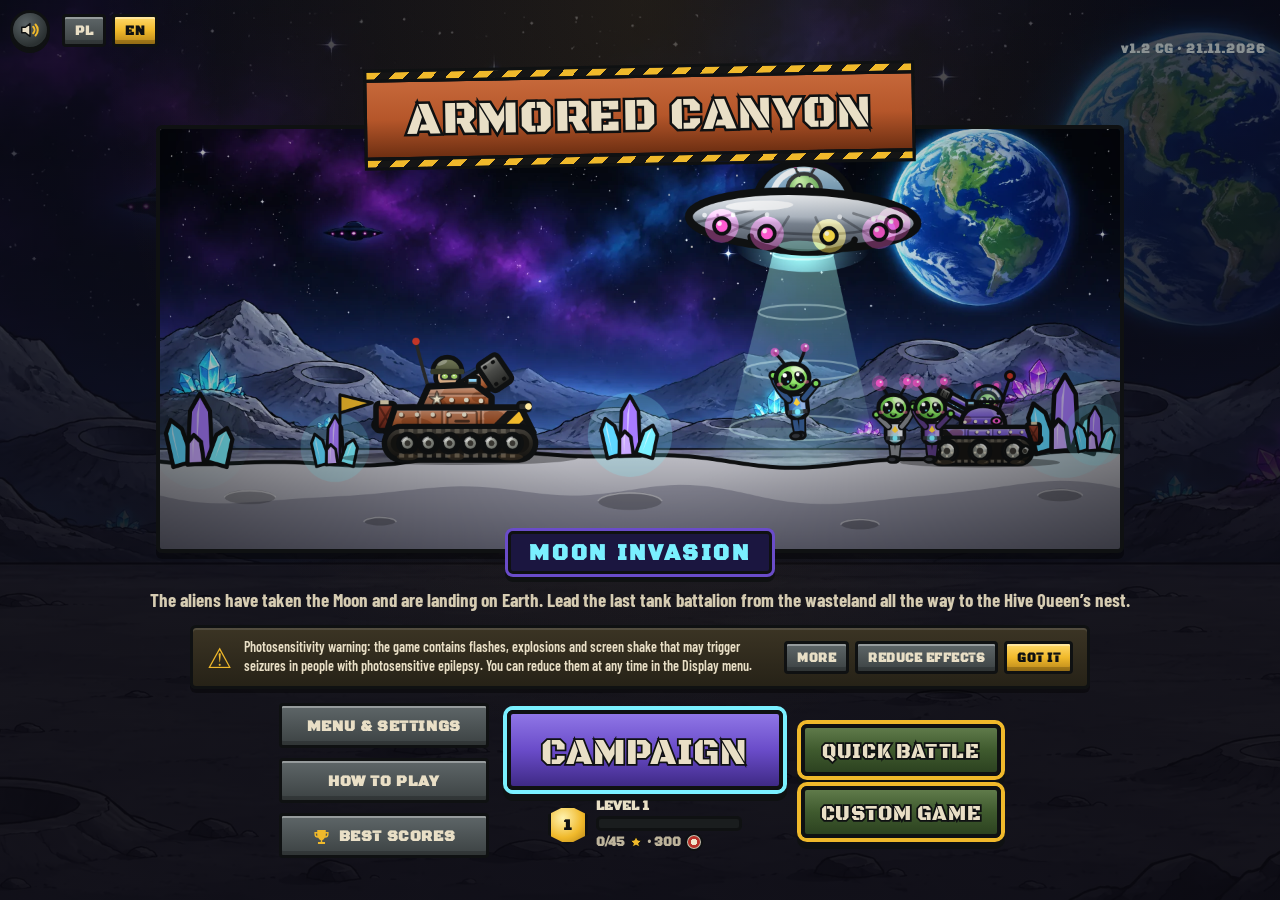
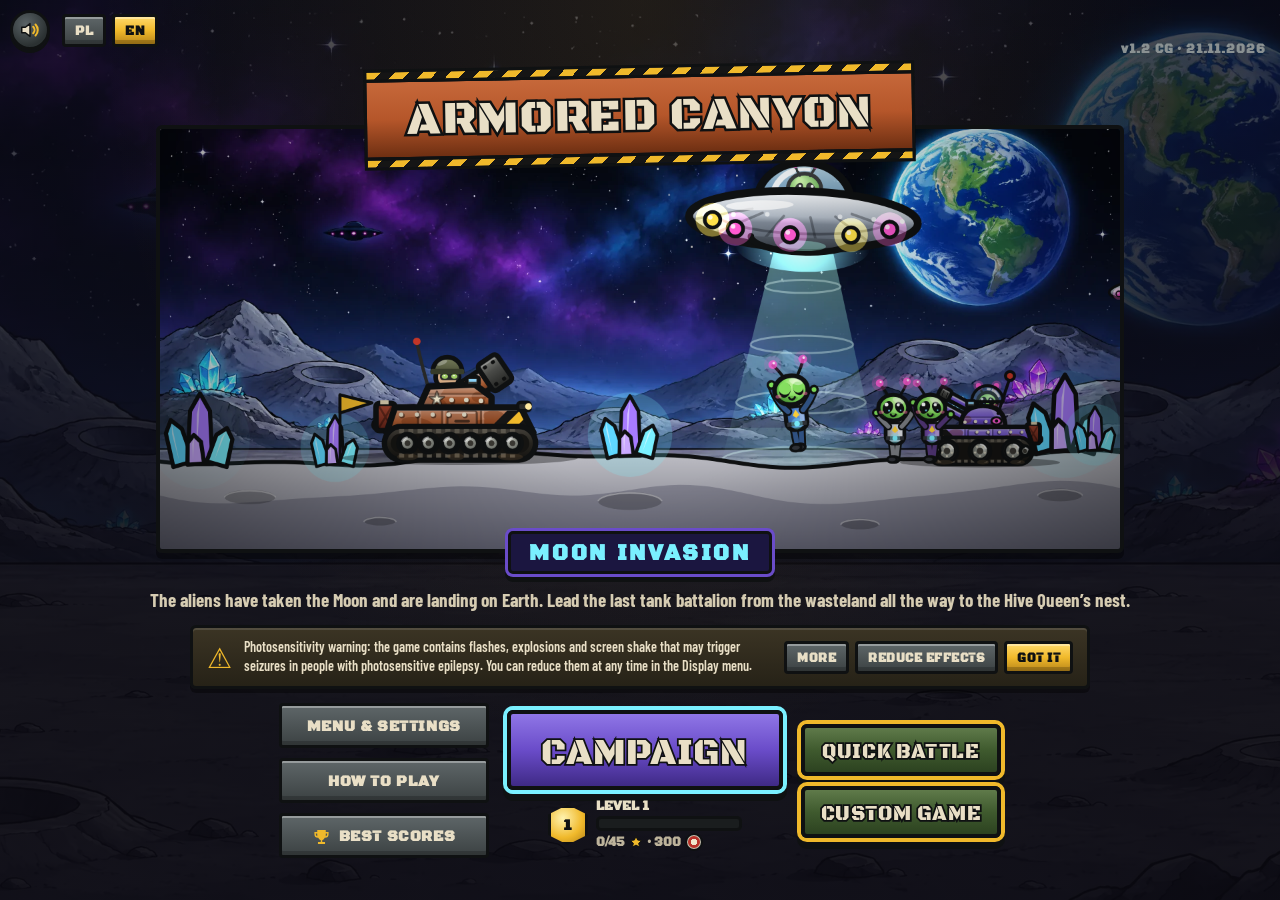
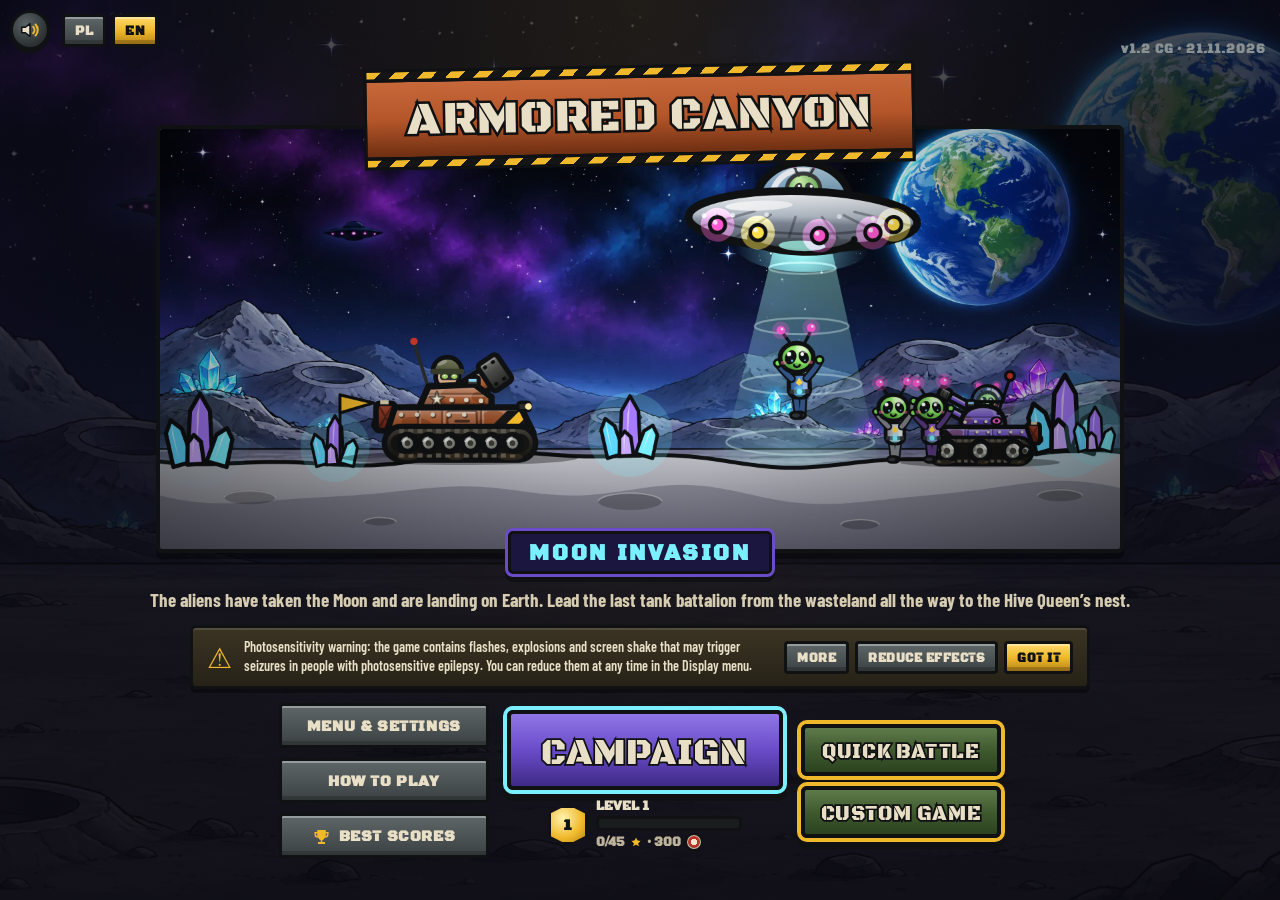
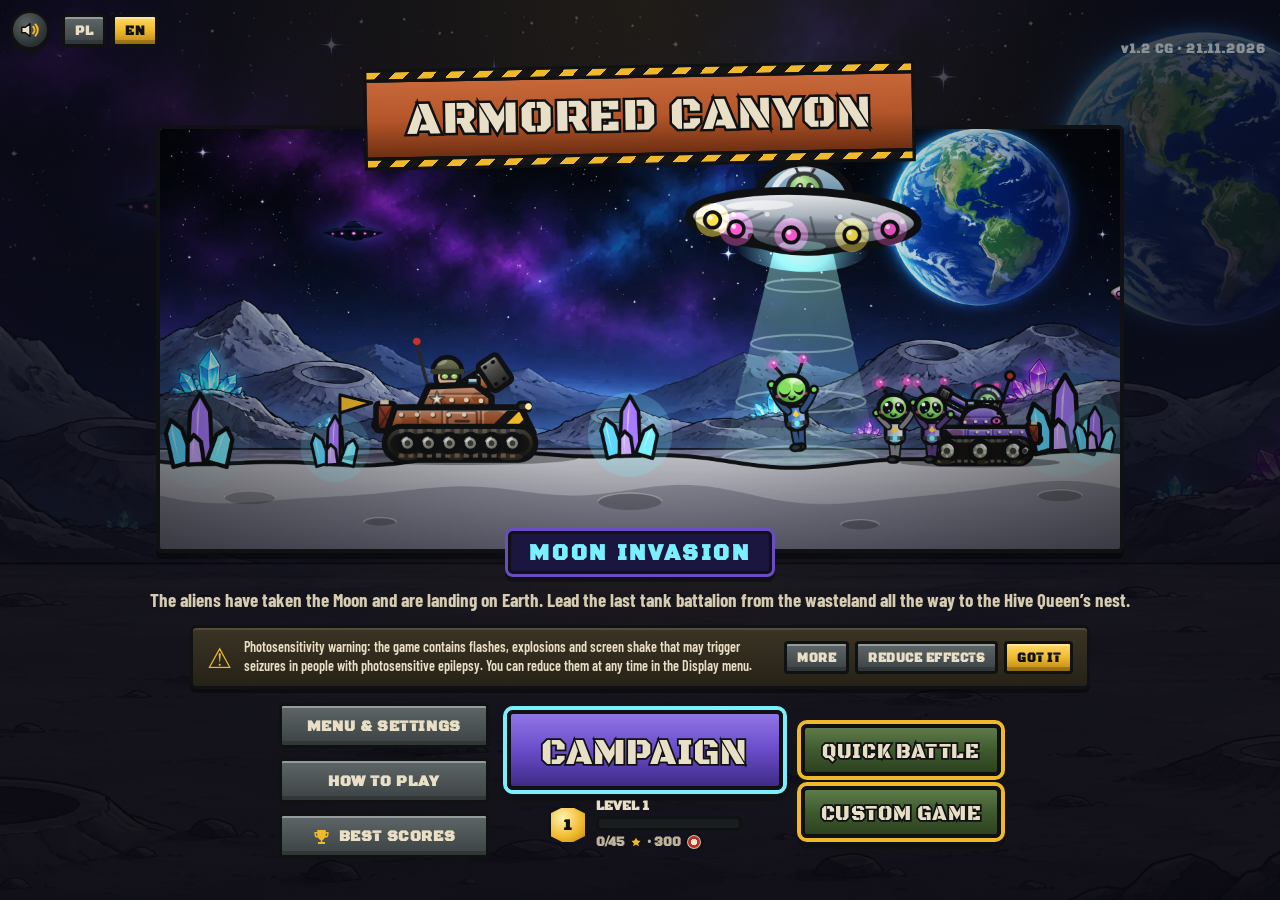
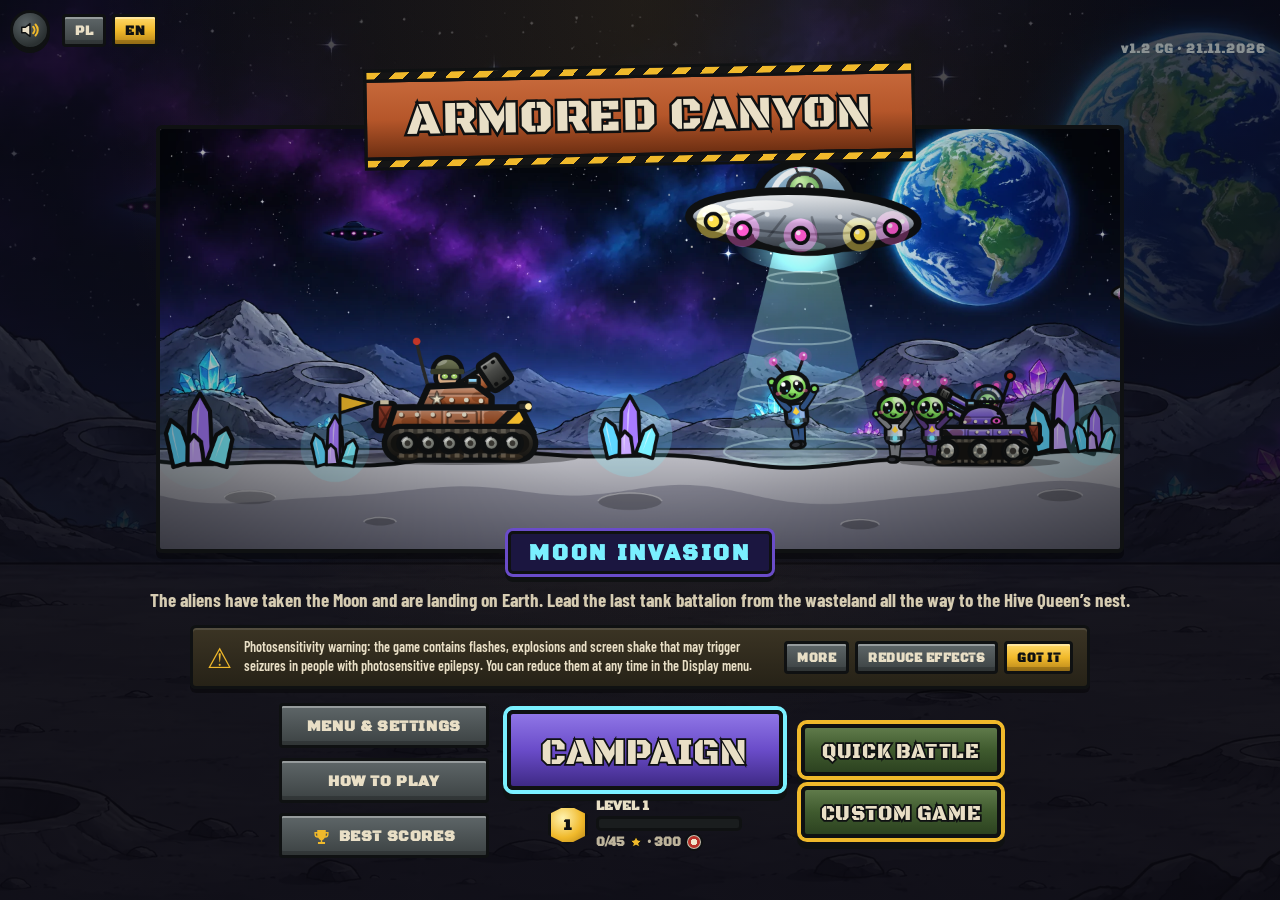
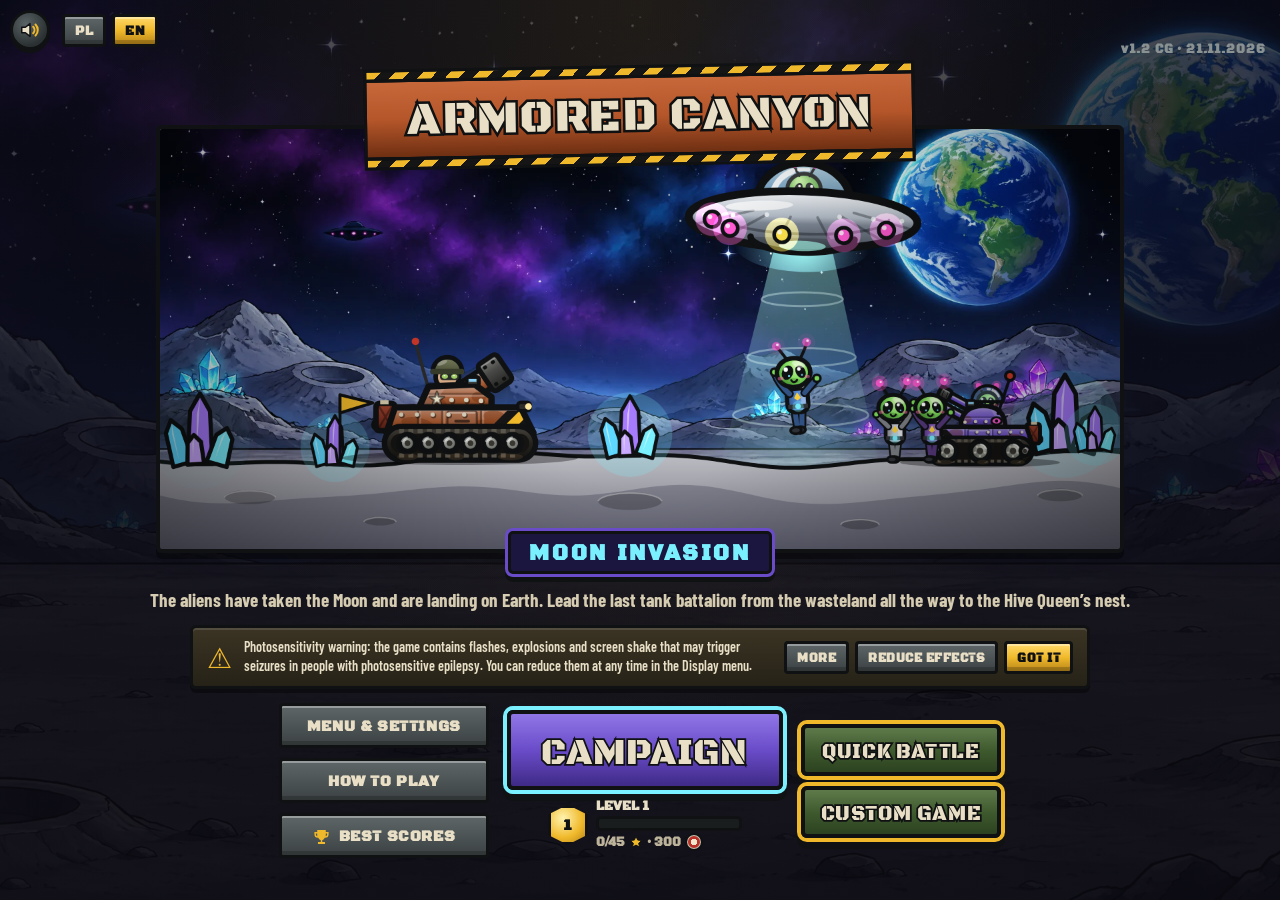
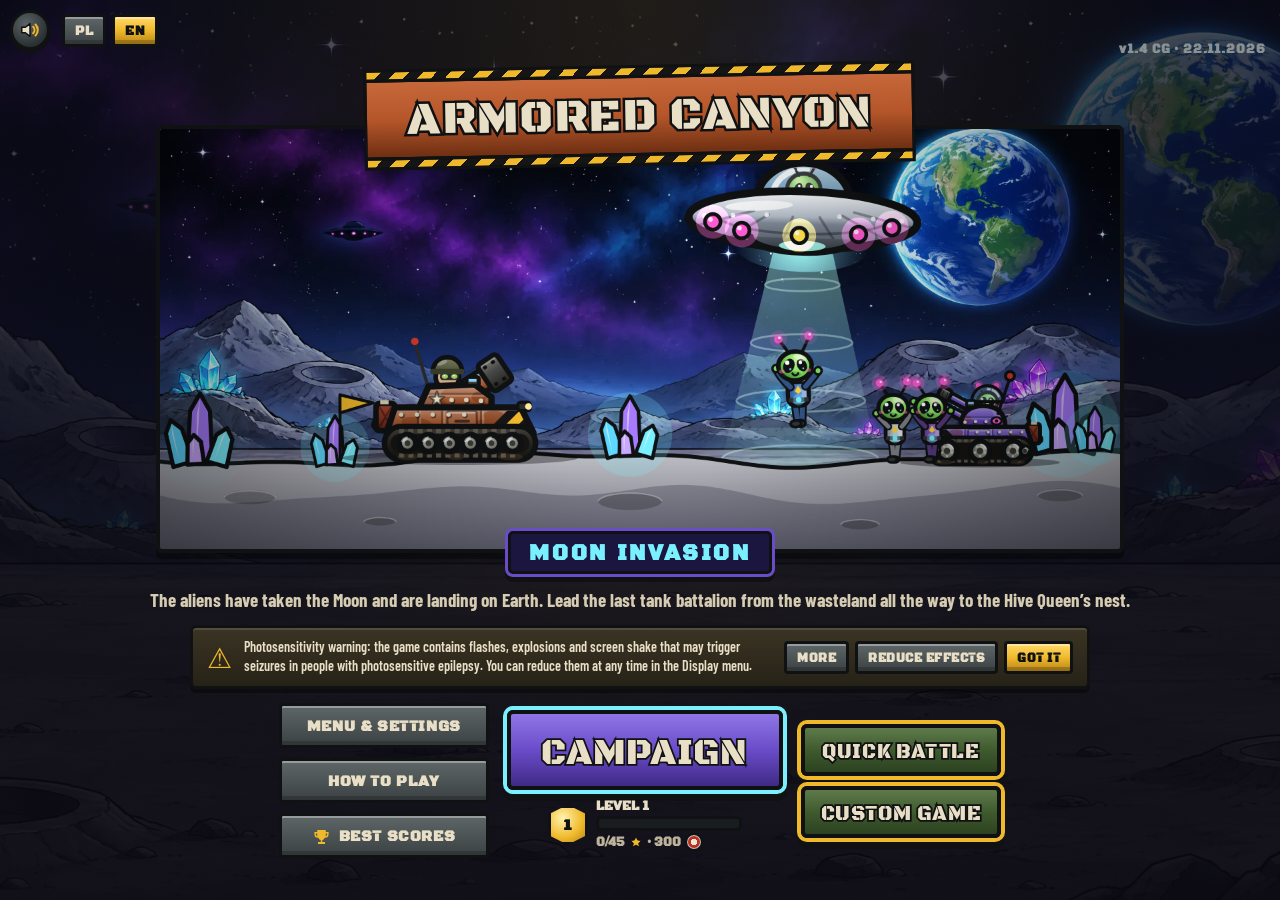
